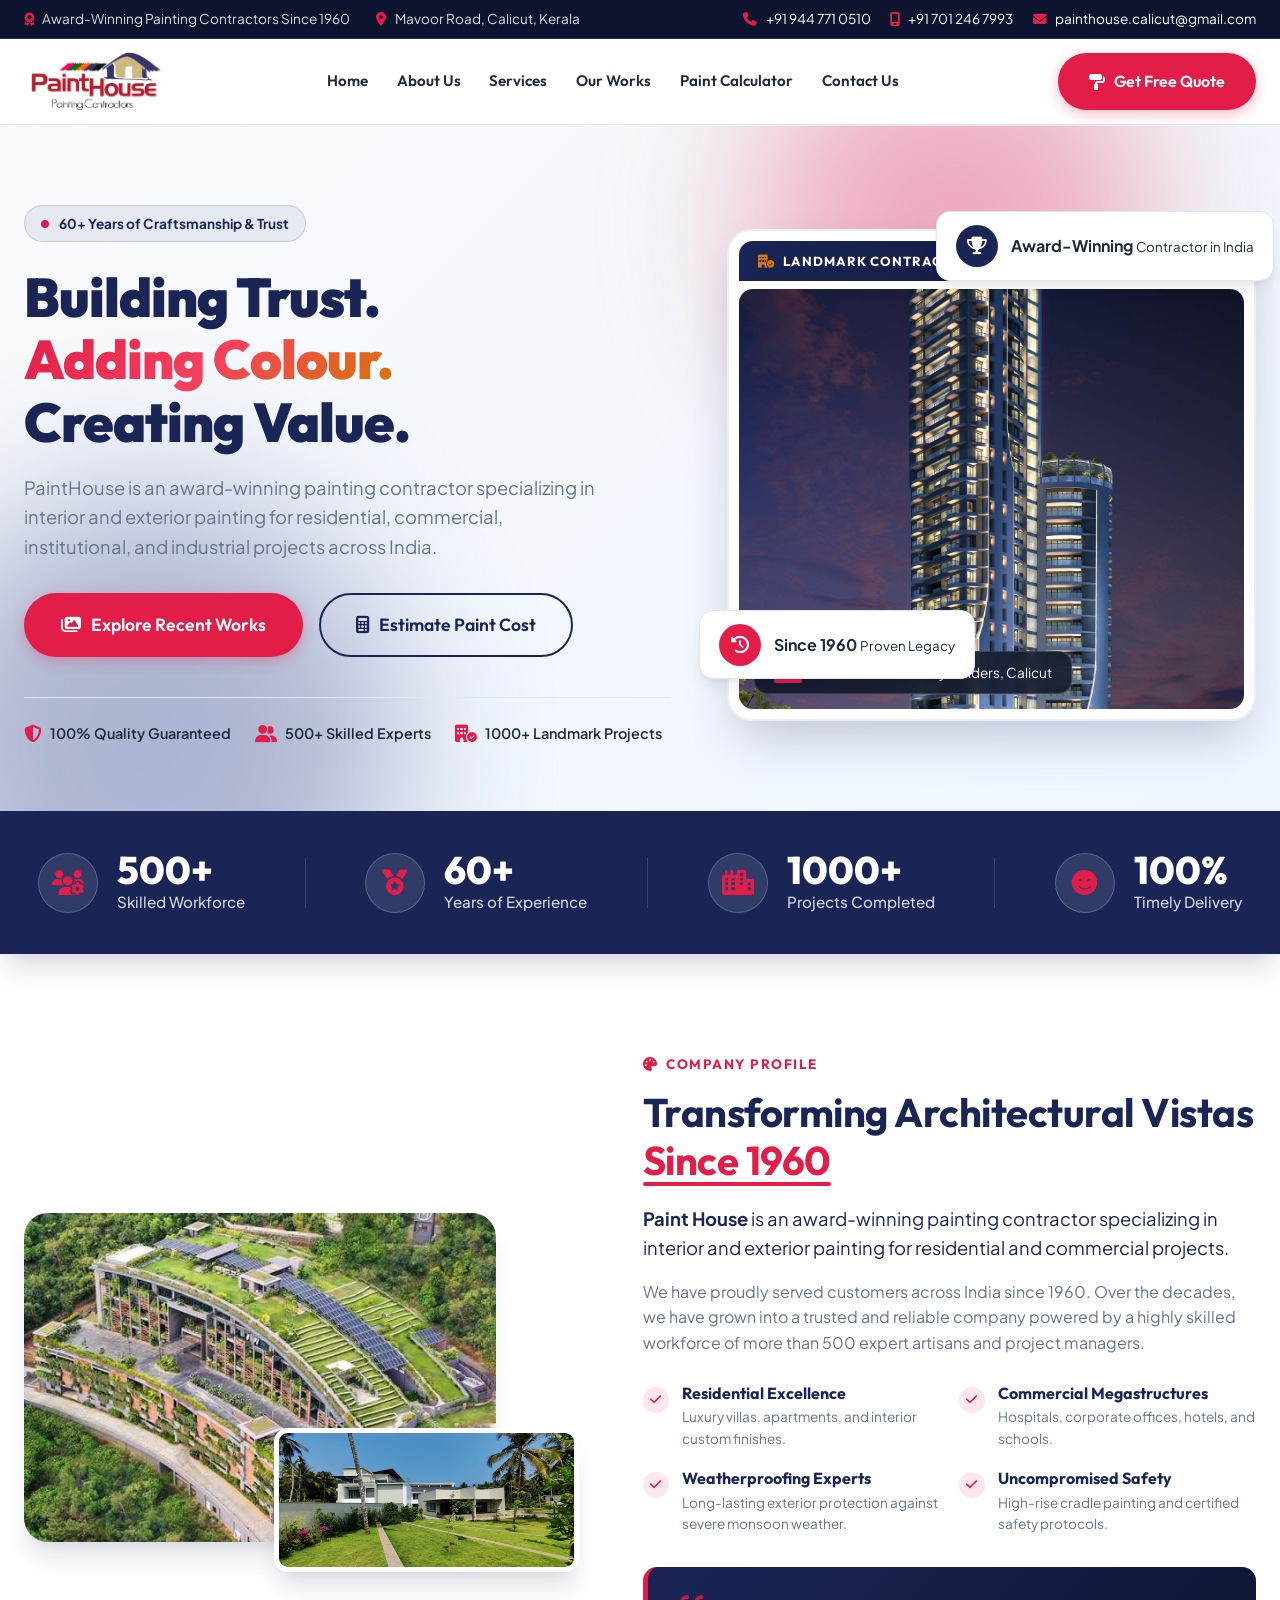
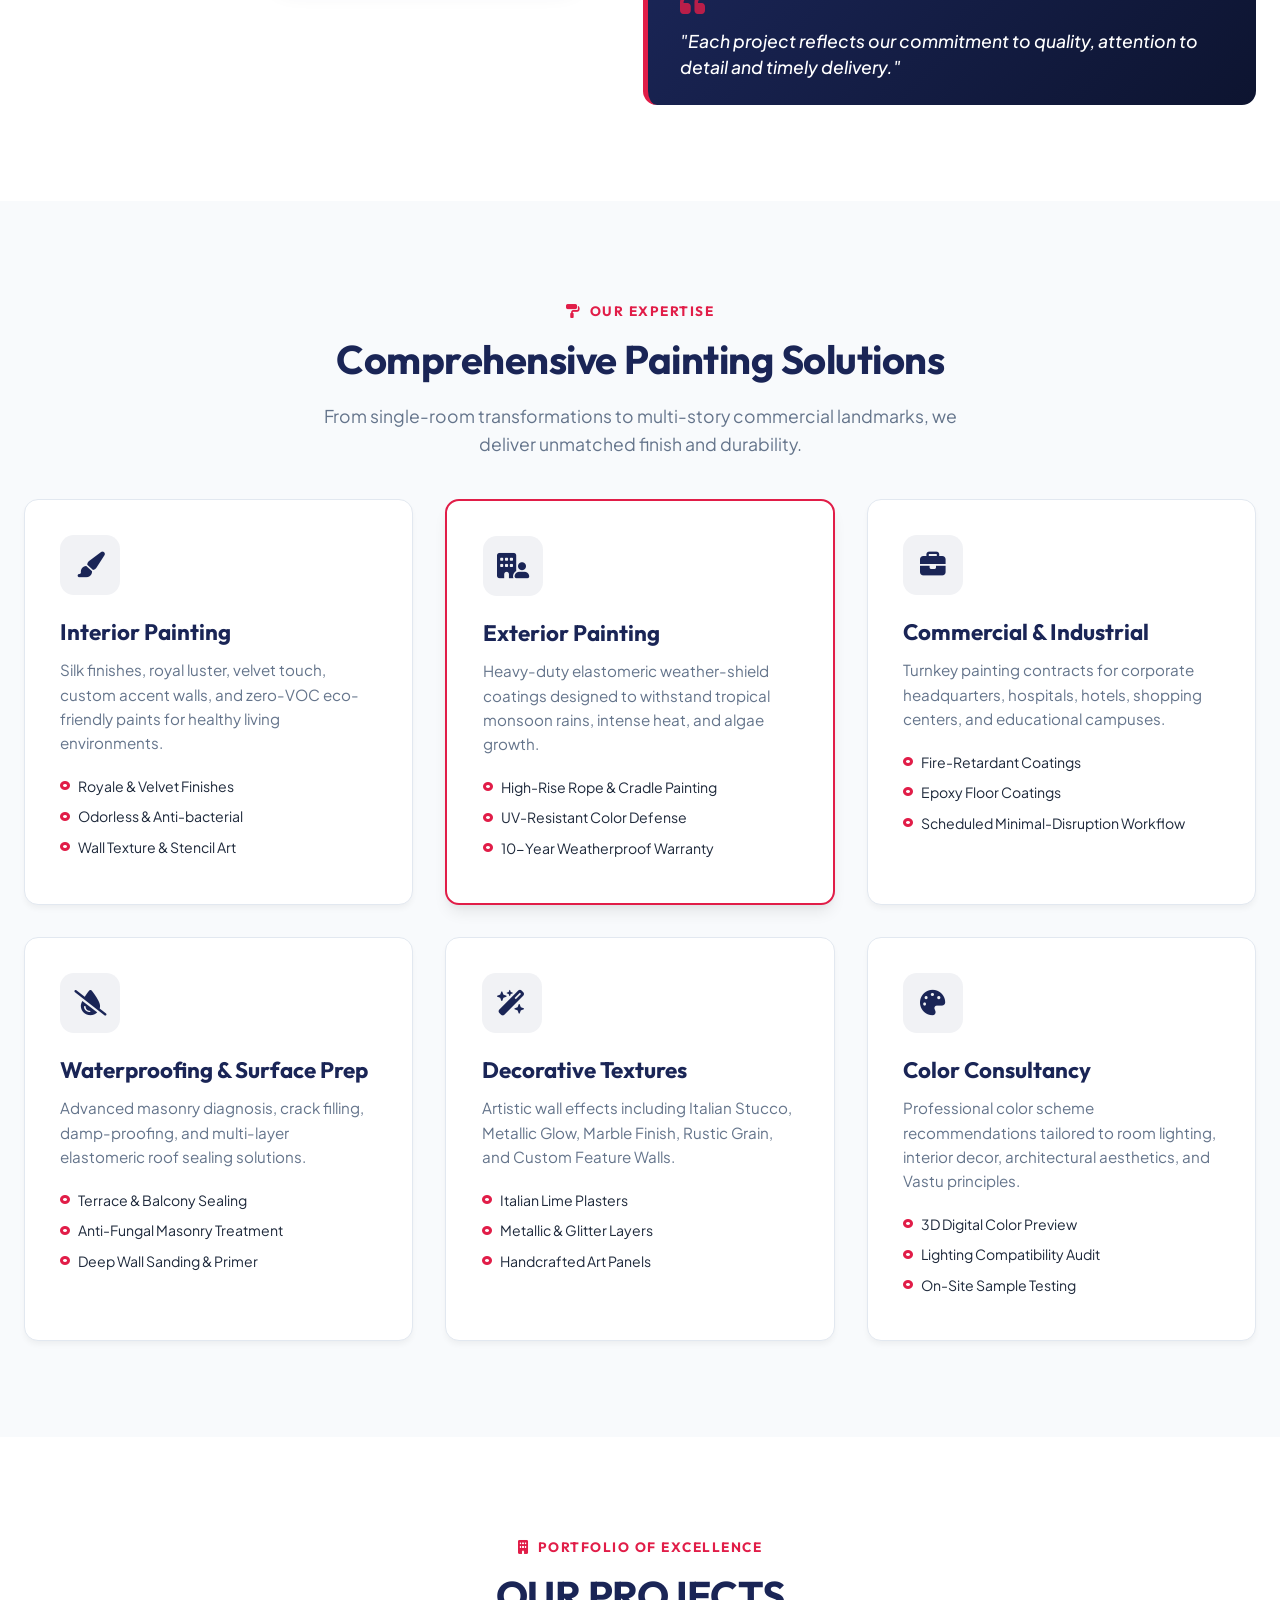
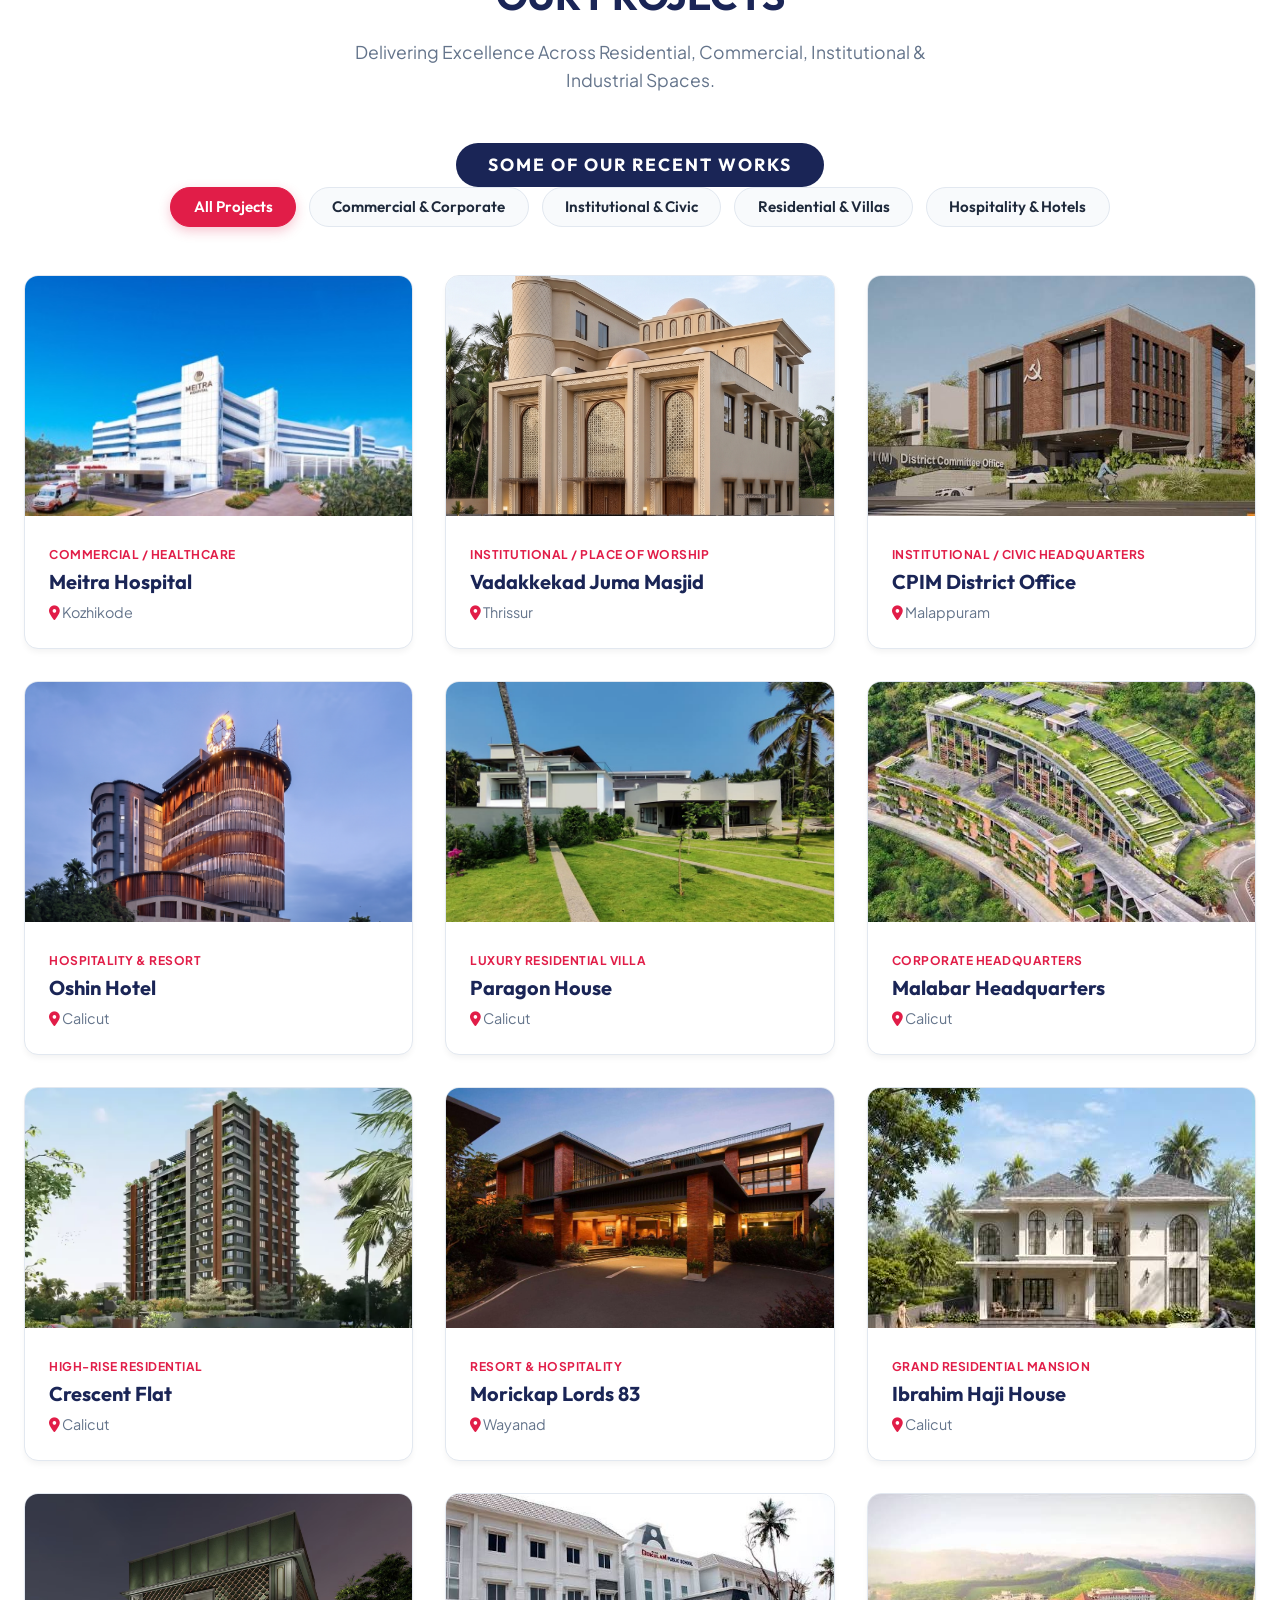
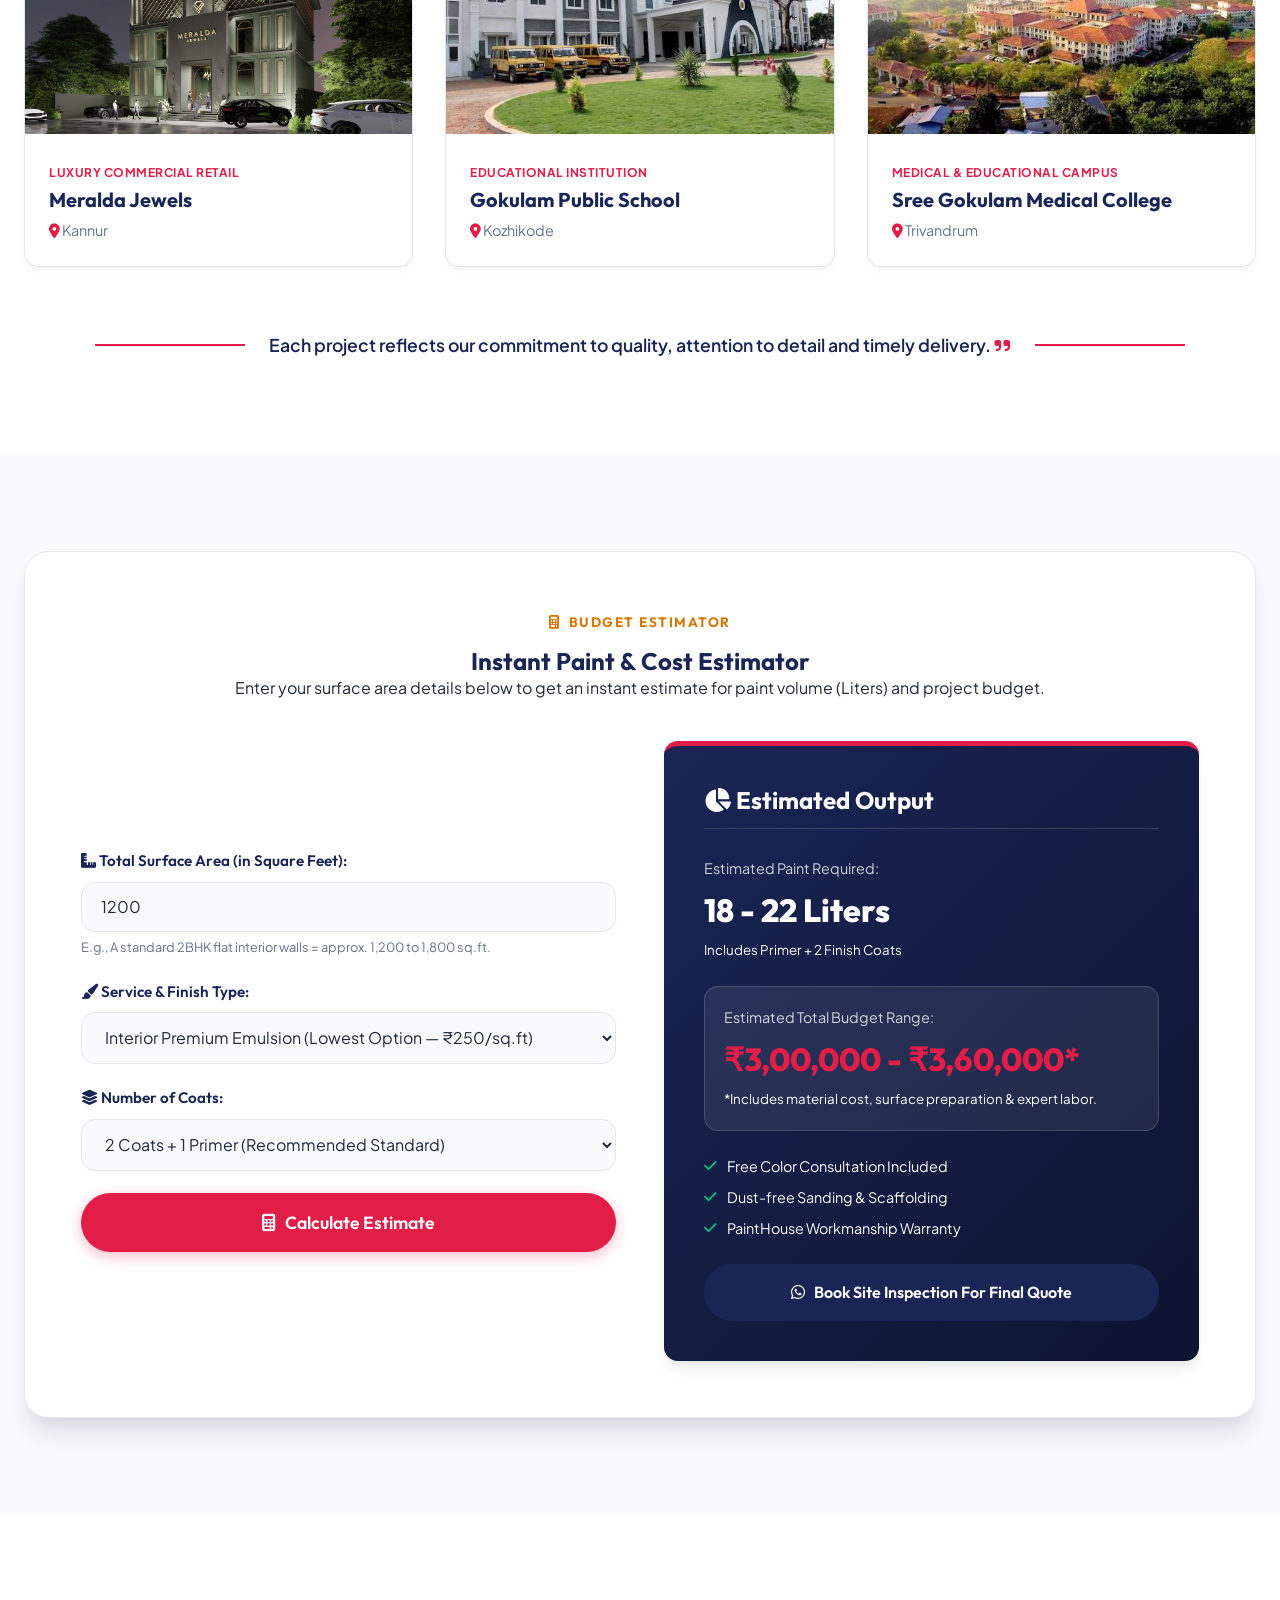
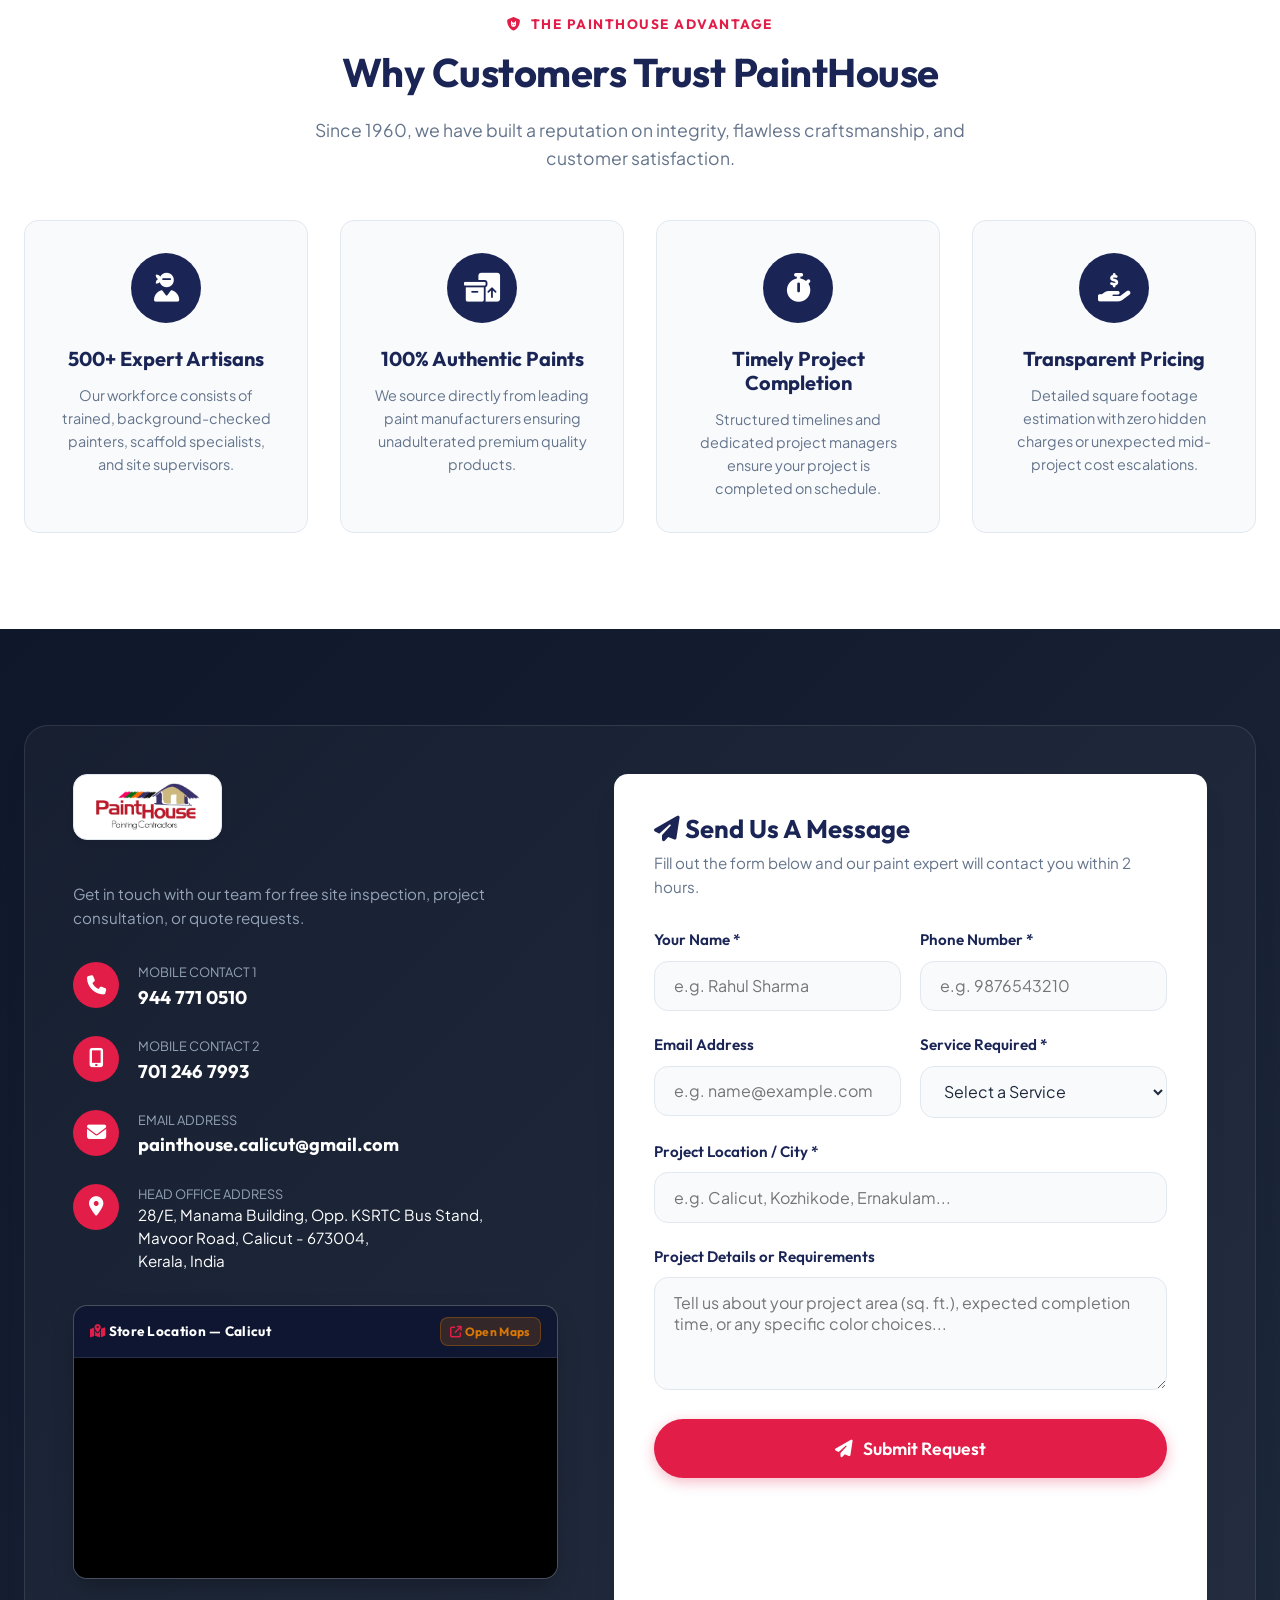
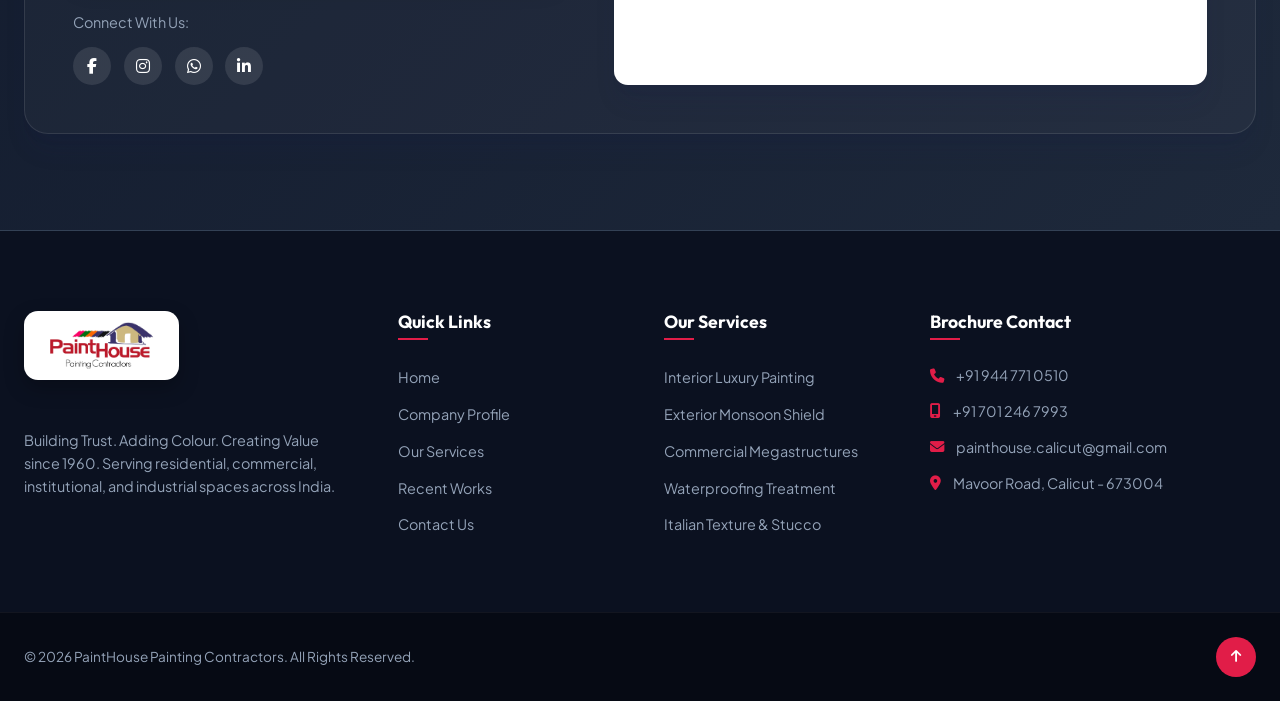
==== index.html @ ac9c982c "updated" ====
<!DOCTYPE html>
<html lang="en">

<head>
    <meta charset="UTF-8">
    <meta name="viewport" content="width=device-width, initial-scale=1.0">
    <meta name="description"
        content="PaintHouse Painting Contractors - Award-winning interior and exterior painting contractors in Kerala and across India since 1960. Building Trust. Adding Colour. Creating Value.">
    <meta name="keywords"
        content="Paint House, Painting Contractors, Calicut, Kerala, Interior Painting, Exterior Painting, Waterproofing, Commercial Painting, Painting India">
    <title>PaintHouse Painting Contractors | Colour Your Dreams | Award Winning Painters</title>

    <!-- Google Fonts -->
    <link rel="preconnect" href="https://fonts.googleapis.com">
    <link rel="preconnect" href="https://fonts.gstatic.com" crossorigin>
    <link
        href="https://fonts.googleapis.com/css2?family=Outfit:wght@300;400;500;600;700;800;900&family=Plus+Jakarta+Sans:wght@300;400;500;600;700;800&display=swap"
        rel="stylesheet">

    <!-- FontAwesome Icons -->
    <link rel="stylesheet" href="https://cdnjs.cloudflare.com/ajax/libs/font-awesome/6.4.0/css/all.min.css">

    <!-- Custom Stylesheet -->
    <link rel="stylesheet" href="styles.css">
</head>

<body>

    <!-- Top Announcement Bar -->
    <div class="top-bar">
        <div class="container top-bar-container">
            <div class="top-info">
                <span><i class="fa-solid fa-award"></i> Award-Winning Painting Contractors Since 1960</span>
                <span><i class="fa-solid fa-location-dot"></i> Mavoor Road, Calicut, Kerala</span>
            </div>
            <div class="top-contact">
                <a href="tel:9447710510"><i class="fa-solid fa-phone"></i> +91 944 771 0510</a>
                <a href="tel:7012467993"><i class="fa-solid fa-mobile-screen"></i> +91 701 246 7993</a>
                <a href="mailto:painthouse.calicut@gmail.com"><i class="fa-solid fa-envelope"></i>
                    painthouse.calicut@gmail.com</a>
            </div>
        </div>
    </div>

    <!-- Main Header Navigation -->
    <header class="navbar-header" id="navbar">
        <div class="container navbar-container">
            <a href="#home" class="brand-logo" aria-label="PaintHouse Painting Contractors">
                <img src="images/logo.png" alt="PaintHouse Painting Contractors Logo" class="navbar-logo-img">
            </a>

            <!-- Navigation Links -->
            <nav class="nav-menu" id="navMenu">
                <a href="#home" class="nav-link active">Home</a>
                <a href="#about" class="nav-link">About Us</a>
                <a href="#services" class="nav-link">Services</a>
                <a href="#projects" class="nav-link">Our Works</a>
                <a href="#calculator" class="nav-link">Paint Calculator</a>
                <a href="#contact" class="nav-link">Contact Us</a>
            </nav>

            <!-- Header Action CTA -->
            <div class="header-actions">
                <a href="#contact" class="btn btn-primary btn-glow">
                    <i class="fa-solid fa-paint-roller"></i> Get Free Quote
                </a>
                <button class="mobile-toggle" id="mobileToggle" aria-label="Toggle navigation">
                    <i class="fa-solid fa-bars"></i>
                </button>
            </div>
        </div>
    </header>

    <!-- HERO SECTION -->
    <section class="hero-section" id="home">
        <div class="hero-bg-art">
            <div class="splash-shape splash-1"></div>
            <div class="splash-shape splash-2"></div>
            <div class="brush-overlay"></div>
        </div>

        <div class="container hero-container">
            <div class="hero-content">
                <div class="badge-pill">
                    <span class="dot"></span> 60+ Years of Craftsmanship & Trust
                </div>
                <h1 class="hero-title">
                    Building Trust.<br>
                    <span class="gradient-text">Adding Colour.</span><br>
                    Creating Value.
                </h1>
                <p class="hero-subtitle">
                    PaintHouse is an award-winning painting contractor specializing in interior and exterior painting
                    for residential, commercial, institutional, and industrial projects across India.
                </p>

                <div class="hero-buttons">
                    <a href="#projects" class="btn btn-primary btn-lg">
                        <i class="fa-solid fa-images"></i> Explore Recent Works
                    </a>
                    <a href="#calculator" class="btn btn-outline btn-lg">
                        <i class="fa-solid fa-calculator"></i> Estimate Paint Cost
                    </a>
                </div>

                <div class="hero-trust-badges">
                    <div class="badge-item">
                        <i class="fa-solid fa-shield-halved"></i> 100% Quality Guaranteed
                    </div>
                    <div class="badge-item">
                        <i class="fa-solid fa-user-group"></i> 500+ Skilled Experts
                    </div>
                    <div class="badge-item">
                        <i class="fa-solid fa-building-circle-check"></i> 1000+ Landmark Projects
                    </div>
                </div>
            </div>

            <!-- Hero Visual Showcase -->
            <div class="hero-visual">
                <div class="architectural-showcase-card">
                    <div class="showcase-banner">
                        <i class="fa-solid fa-building-circle-check"></i> Landmark Contractor Project
                    </div>
                    <div class="image-wrapper">
                        <img src="images/Majeena main photo.jpg"
                            alt="KTM Majena Galaxy Builders High Rise Painting" class="hero-img">
                        <div class="image-overlay-badge">
                            <i class="fa-solid fa-city"></i>
                            <div>
                                <strong>KTM MAJENA</strong>
                                <span>Galaxy Builders, Calicut</span>
                            </div>
                        </div>
                    </div>

                    <!-- Floating Badge Cards -->
                    <div class="floating-card float-1">
                        <div class="icon-circle bg-navy">
                            <i class="fa-solid fa-trophy"></i>
                        </div>
                        <div>
                            <strong>Award-Winning</strong>
                            <small>Contractor in India</small>
                        </div>
                    </div>

                    <div class="floating-card float-2">
                        <div class="icon-circle bg-crimson">
                            <i class="fa-solid fa-clock-rotate-left"></i>
                        </div>
                        <div>
                            <strong>Since 1960</strong>
                            <small>Proven Legacy</small>
                        </div>
                    </div>
                </div>
            </div>
        </div>
    </section>

    <!-- STATS COUNTER BAR -->
    <section class="stats-bar-section">
        <div class="container stats-container">
            <div class="stat-card">
                <div class="stat-icon-wrap">
                    <i class="fa-solid fa-users-gear"></i>
                </div>
                <div class="stat-info">
                    <h3 class="stat-number" data-target="500">500+</h3>
                    <p class="stat-label">Skilled Workforce</p>
                </div>
            </div>

            <div class="stat-divider"></div>

            <div class="stat-card">
                <div class="stat-icon-wrap">
                    <i class="fa-solid fa-medal"></i>
                </div>
                <div class="stat-info">
                    <h3 class="stat-number" data-target="60">60+</h3>
                    <p class="stat-label">Years of Experience</p>
                </div>
            </div>

            <div class="stat-divider"></div>

            <div class="stat-card">
                <div class="stat-icon-wrap">
                    <i class="fa-solid fa-city"></i>
                </div>
                <div class="stat-info">
                    <h3 class="stat-number" data-target="1000">1000+</h3>
                    <p class="stat-label">Projects Completed</p>
                </div>
            </div>

            <div class="stat-divider"></div>

            <div class="stat-card">
                <div class="stat-icon-wrap">
                    <i class="fa-solid fa-face-smile"></i>
                </div>
                <div class="stat-info">
                    <h3 class="stat-number" data-target="100">100%</h3>
                    <p class="stat-label">Timely Delivery</p>
                </div>
            </div>
        </div>
    </section>

    <!-- ABOUT US SECTION -->
    <section class="about-section" id="about">
        <div class="container about-container">
            <div class="about-visual">
                <div class="visual-stack">
                    <div class="stack-image main-img-box">
                        <img src="images/malabar.jpg"
                            alt="Malabar Headquarters Painting Project" class="rounded-img">
                    </div>
                    <div class="stack-image sub-img-box">
                        <img src="images/paragon.jpg"
                            alt="Paragon House Interior Painting" class="rounded-img">
                    </div>
                    <div class="paint-splash-decoration"></div>
                </div>
            </div>

            <div class="about-content">
                <div class="section-tag">
                    <i class="fa-solid fa-palette"></i> COMPANY PROFILE
                </div>
                <h2 class="section-title">
                    Transforming Architectural Vistas <span class="highlight-text">Since 1960</span>
                </h2>

                <p class="about-lead">
                    <strong>Paint House</strong> is an award-winning painting contractor specializing in interior and
                    exterior painting for residential and commercial projects.
                </p>

                <p class="about-description">
                    We have proudly served customers across India since 1960. Over the decades, we have grown into a
                    trusted and reliable company powered by a highly skilled workforce of more than 500 expert artisans
                    and project managers.
                </p>

                <div class="about-highlights-grid">
                    <div class="highlight-item">
                        <div class="item-icon"><i class="fa-solid fa-check"></i></div>
                        <div>
                            <h4>Residential Excellence</h4>
                            <p>Luxury villas, apartments, and interior custom finishes.</p>
                        </div>
                    </div>

                    <div class="highlight-item">
                        <div class="item-icon"><i class="fa-solid fa-check"></i></div>
                        <div>
                            <h4>Commercial Megastructures</h4>
                            <p>Hospitals, corporate offices, hotels, and schools.</p>
                        </div>
                    </div>

                    <div class="highlight-item">
                        <div class="item-icon"><i class="fa-solid fa-check"></i></div>
                        <div>
                            <h4>Weatherproofing Experts</h4>
                            <p>Long-lasting exterior protection against severe monsoon weather.</p>
                        </div>
                    </div>

                    <div class="highlight-item">
                        <div class="item-icon"><i class="fa-solid fa-check"></i></div>
                        <div>
                            <h4>Uncompromised Safety</h4>
                            <p>High-rise cradle painting and certified safety protocols.</p>
                        </div>
                    </div>
                </div>

                <div class="brochure-quote-box">
                    <i class="fa-solid fa-quote-left quote-icon"></i>
                    <p class="quote-text">
                        "Each project reflects our commitment to quality, attention to detail and timely delivery."
                    </p>
                </div>
            </div>
        </div>
    </section>

    <!-- SERVICES SECTION -->
    <section class="services-section" id="services">
        <div class="container">
            <div class="section-header text-center">
                <div class="section-tag">
                    <i class="fa-solid fa-paint-roller"></i> OUR EXPERTISE
                </div>
                <h2 class="section-title">Comprehensive Painting Solutions</h2>
                <p class="section-subtitle">
                    From single-room transformations to multi-story commercial landmarks, we deliver unmatched finish
                    and durability.
                </p>
            </div>

            <div class="services-grid">
                <!-- Service 1 -->
                <div class="service-card">
                    <div class="card-icon-box">
                        <i class="fa-solid fa-paint-brush"></i>
                    </div>
                    <h3>Interior Painting</h3>
                    <p>Silk finishes, royal luster, velvet touch, custom accent walls, and zero-VOC eco-friendly paints
                        for healthy living environments.</p>
                    <ul class="service-list">
                        <li><i class="fa-solid fa-circle-dot"></i> Royale & Velvet Finishes</li>
                        <li><i class="fa-solid fa-circle-dot"></i> Odorless & Anti-bacterial</li>
                        <li><i class="fa-solid fa-circle-dot"></i> Wall Texture & Stencil Art</li>
                    </ul>
                </div>

                <!-- Service 2 -->
                <div class="service-card highlight-card">
                    <div class="card-icon-box">
                        <i class="fa-solid fa-building-user"></i>
                    </div>
                    <h3>Exterior Painting</h3>
                    <p>Heavy-duty elastomeric weather-shield coatings designed to withstand tropical monsoon rains,
                        intense heat, and algae growth.</p>
                    <ul class="service-list">
                        <li><i class="fa-solid fa-circle-dot"></i> High-Rise Rope & Cradle Painting</li>
                        <li><i class="fa-solid fa-circle-dot"></i> UV-Resistant Color Defense</li>
                        <li><i class="fa-solid fa-circle-dot"></i> 10-Year Weatherproof Warranty</li>
                    </ul>
                </div>

                <!-- Service 3 -->
                <div class="service-card">
                    <div class="card-icon-box">
                        <i class="fa-solid fa-briefcase"></i>
                    </div>
                    <h3>Commercial & Industrial</h3>
                    <p>Turnkey painting contracts for corporate headquarters, hospitals, hotels, shopping centers, and
                        educational campuses.</p>
                    <ul class="service-list">
                        <li><i class="fa-solid fa-circle-dot"></i> Fire-Retardant Coatings</li>
                        <li><i class="fa-solid fa-circle-dot"></i> Epoxy Floor Coatings</li>
                        <li><i class="fa-solid fa-circle-dot"></i> Scheduled Minimal-Disruption Workflow</li>
                    </ul>
                </div>

                <!-- Service 4 -->
                <div class="service-card">
                    <div class="card-icon-box">
                        <i class="fa-solid fa-droplet-slash"></i>
                    </div>
                    <h3>Waterproofing & Surface Prep</h3>
                    <p>Advanced masonry diagnosis, crack filling, damp-proofing, and multi-layer elastomeric roof
                        sealing solutions.</p>
                    <ul class="service-list">
                        <li><i class="fa-solid fa-circle-dot"></i> Terrace & Balcony Sealing</li>
                        <li><i class="fa-solid fa-circle-dot"></i> Anti-Fungal Masonry Treatment</li>
                        <li><i class="fa-solid fa-circle-dot"></i> Deep Wall Sanding & Primer</li>
                    </ul>
                </div>

                <!-- Service 5 -->
                <div class="service-card">
                    <div class="card-icon-box">
                        <i class="fa-solid fa-wand-magic-sparkles"></i>
                    </div>
                    <h3>Decorative Textures</h3>
                    <p>Artistic wall effects including Italian Stucco, Metallic Glow, Marble Finish, Rustic Grain, and
                        Custom Feature Walls.</p>
                    <ul class="service-list">
                        <li><i class="fa-solid fa-circle-dot"></i> Italian Lime Plasters</li>
                        <li><i class="fa-solid fa-circle-dot"></i> Metallic & Glitter Layers</li>
                        <li><i class="fa-solid fa-circle-dot"></i> Handcrafted Art Panels</li>
                    </ul>
                </div>

                <!-- Service 6 -->
                <div class="service-card">
                    <div class="card-icon-box">
                        <i class="fa-solid fa-palette"></i>
                    </div>
                    <h3>Color Consultancy</h3>
                    <p>Professional color scheme recommendations tailored to room lighting, interior decor,
                        architectural aesthetics, and Vastu principles.</p>
                    <ul class="service-list">
                        <li><i class="fa-solid fa-circle-dot"></i> 3D Digital Color Preview</li>
                        <li><i class="fa-solid fa-circle-dot"></i> Lighting Compatibility Audit</li>
                        <li><i class="fa-solid fa-circle-dot"></i> On-Site Sample Testing</li>
                    </ul>
                </div>
            </div>
        </div>
    </section>

    <!-- OUR PROJECTS SECTION (WORKS FROM BROCHURE) -->
    <section class="projects-section" id="projects">
        <div class="container">
            <div class="section-header text-center">
                <div class="section-tag">
                    <i class="fa-solid fa-building"></i> PORTFOLIO OF EXCELLENCE
                </div>
                <h2 class="section-title">OUR PROJECTS</h2>
                <p class="section-subtitle">
                    Delivering Excellence Across Residential, Commercial, Institutional & Industrial Spaces.
                </p>
                <div class="brochure-sub-title">SOME OF OUR RECENT WORKS</div>
            </div>

            <!-- Portfolio Filter Buttons -->
            <div class="portfolio-filter-bar">
                <button class="filter-btn active" data-filter="all">All Projects</button>
                <button class="filter-btn" data-filter="commercial">Commercial & Corporate</button>
                <button class="filter-btn" data-filter="institutional">Institutional & Civic</button>
                <button class="filter-btn" data-filter="residential">Residential & Villas</button>
                <button class="filter-btn" data-filter="hospitality">Hospitality & Hotels</button>
            </div>

            <!-- Portfolio Grid -->
            <div class="projects-grid" id="projectsGrid">

                <!-- 1. Meitra Hospital -->
                <div class="project-card" data-category="commercial institutional">
                    <div class="project-img-wrapper">
                        <img src="images/meitra.jpg"
                            alt="Meitra Hospital Kozhikode" class="project-img">
                        <div class="project-overlay">
                            <button class="lightbox-trigger" data-title="Meitra Hospital" data-location="Kozhikode"
                                data-desc="Complete exterior weather-proofing and interior acoustic hygienic painting for a multi-specialty hospital campus."
                                data-img="images/meitra.jpg">
                                <i class="fa-solid fa-expand"></i> View Details
                            </button>
                        </div>
                    </div>
                    <div class="project-info">
                        <span class="project-tag">Commercial / Healthcare</span>
                        <h3>Meitra Hospital</h3>
                        <p class="project-location"><i class="fa-solid fa-location-dot"></i> Kozhikode</p>
                    </div>
                </div>

                <!-- 2. Vadakkekad Juma Masjid -->
                <div class="project-card" data-category="institutional">
                    <div class="project-img-wrapper">
                        <img src="images/juma masjid.png"
                            alt="Vadakkekad Juma Masjid Thrissur" class="project-img">
                        <div class="project-overlay">
                            <button class="lightbox-trigger" data-title="Vadakkekad Juma Masjid"
                                data-location="Thrissur"
                                data-desc="Intricate architectural restoration, dome painting, and exterior weather defense."
                                data-img="images/juma masjid.png">
                                <i class="fa-solid fa-expand"></i> View Details
                            </button>
                        </div>
                    </div>
                    <div class="project-info">
                        <span class="project-tag">Institutional / Place of Worship</span>
                        <h3>Vadakkekad Juma Masjid</h3>
                        <p class="project-location"><i class="fa-solid fa-location-dot"></i> Thrissur</p>
                    </div>
                </div>

                <!-- 3. CPIM District Committee Office -->
                <div class="project-card" data-category="institutional commercial">
                    <div class="project-img-wrapper">
                        <img src="images/CPIM Malappuram.jpg"
                            alt="CPIM District Committee Office Malappuram" class="project-img">
                        <div class="project-overlay">
                            <button class="lightbox-trigger" data-title="CPIM District Committee Office"
                                data-location="Malappuram"
                                data-desc="Modern exterior facade painting with terracotta accent panel finishing."
                                data-img="images/CPIM Malappuram.jpg">
                                <i class="fa-solid fa-expand"></i> View Details
                            </button>
                        </div>
                    </div>
                    <div class="project-info">
                        <span class="project-tag">Institutional / Civic Headquarters</span>
                        <h3>CPIM District Office</h3>
                        <p class="project-location"><i class="fa-solid fa-location-dot"></i> Malappuram</p>
                    </div>
                </div>

                <!-- 4. Oshin Hotel -->
                <div class="project-card" data-category="hospitality commercial">
                    <div class="project-img-wrapper">
                        <img src="images/oshin.png"
                            alt="Oshin Hotel Calicut" class="project-img">
                        <div class="project-overlay">
                            <button class="lightbox-trigger" data-title="Oshin Hotel" data-location="Calicut"
                                data-desc="Luxury hotel facade illumination coating, lobby Italian stucco textures, and suite guestroom interior finishes."
                                data-img="images/oshin.png">
                                <i class="fa-solid fa-expand"></i> View Details
                            </button>
                        </div>
                    </div>
                    <div class="project-info">
                        <span class="project-tag">Hospitality & Resort</span>
                        <h3>Oshin Hotel</h3>
                        <p class="project-location"><i class="fa-solid fa-location-dot"></i> Calicut</p>
                    </div>
                </div>

                <!-- 5. Paragon House -->
                <div class="project-card" data-category="residential">
                    <div class="project-img-wrapper">
                        <img src="images/paragon.jpg"
                            alt="Paragon House Calicut" class="project-img">
                        <div class="project-overlay">
                            <button class="lightbox-trigger" data-title="Paragon House" data-location="Calicut"
                                data-desc="High-end traditional & luxury residence interior woodwork polishing and silk wall coating."
                                data-img="images/paragon.jpg">
                                <i class="fa-solid fa-expand"></i> View Details
                            </button>
                        </div>
                    </div>
                    <div class="project-info">
                        <span class="project-tag">Luxury Residential Villa</span>
                        <h3>Paragon House</h3>
                        <p class="project-location"><i class="fa-solid fa-location-dot"></i> Calicut</p>
                    </div>
                </div>

                <!-- 6. Malabar Headquarters -->
                <div class="project-card" data-category="commercial">
                    <div class="project-img-wrapper">
                        <img src="images/malabar.jpg"
                            alt="Malabar Headquarters Calicut" class="project-img">
                        <div class="project-overlay">
                            <button class="lightbox-trigger" data-title="Malabar Headquarters" data-location="Calicut"
                                data-desc="Landmark eco-friendly hillside commercial headquarters external weather shield painting."
                                data-img="images/malabar.jpg">
                                <i class="fa-solid fa-expand"></i> View Details
                            </button>
                        </div>
                    </div>
                    <div class="project-info">
                        <span class="project-tag">Corporate Headquarters</span>
                        <h3>Malabar Headquarters</h3>
                        <p class="project-location"><i class="fa-solid fa-location-dot"></i> Calicut</p>
                    </div>
                </div>

                <!-- 7. Crescent Flat -->
                <div class="project-card" data-category="residential commercial">
                    <div class="project-img-wrapper">
                        <img src="images/cresent.png"
                            alt="Crescent Flat Calicut" class="project-img">
                        <div class="project-overlay">
                            <button class="lightbox-trigger" data-title="Crescent Flat" data-location="Calicut"
                                data-desc="High-rise multi-story residential apartment complex cradle painting & waterproofing."
                                data-img="images/cresent.png">
                                <i class="fa-solid fa-expand"></i> View Details
                            </button>
                        </div>
                    </div>
                    <div class="project-info">
                        <span class="project-tag">High-Rise Residential</span>
                        <h3>Crescent Flat</h3>
                        <p class="project-location"><i class="fa-solid fa-location-dot"></i> Calicut</p>
                    </div>
                </div>

                <!-- 8. Morickap Lords 83 -->
                <div class="project-card" data-category="hospitality">
                    <div class="project-img-wrapper">
                        <img src="images/Morickap Lords 83.jpg"
                            alt="Morickap Lords 83 Wayanad" class="project-img">
                        <div class="project-overlay">
                            <button class="lightbox-trigger" data-title="Morickap Lords 83" data-location="Wayanad"
                                data-desc="Hill station resort luxury exterior weather protection and warm wooden texture accents."
                                data-img="images/Morickap Lords 83.jpg">
                                <i class="fa-solid fa-expand"></i> View Details
                            </button>
                        </div>
                    </div>
                    <div class="project-info">
                        <span class="project-tag">Resort & Hospitality</span>
                        <h3>Morickap Lords 83</h3>
                        <p class="project-location"><i class="fa-solid fa-location-dot"></i> Wayanad</p>
                    </div>
                </div>

                <!-- 9. Ibrahim Haji House -->
                <div class="project-card" data-category="residential">
                    <div class="project-img-wrapper">
                        <img src="images/Ibrahim Haji House.jpg"
                            alt="Ibrahim Haji House Calicut" class="project-img">
                        <div class="project-overlay">
                            <button class="lightbox-trigger" data-title="Ibrahim Haji House" data-location="Calicut"
                                data-desc="Palatial luxury mansion exterior lighting glow paint & royal interior luster."
                                data-img="images/Ibrahim Haji House.jpg">
                                <i class="fa-solid fa-expand"></i> View Details
                            </button>
                        </div>
                    </div>
                    <div class="project-info">
                        <span class="project-tag">Grand Residential Mansion</span>
                        <h3>Ibrahim Haji House</h3>
                        <p class="project-location"><i class="fa-solid fa-location-dot"></i> Calicut</p>
                    </div>
                </div>

                <!-- 10. Meralda Jewels -->
                <div class="project-card" data-category="commercial">
                    <div class="project-img-wrapper">
                        <img src="images/Meralda Jewels.avif"
                            alt="Meralda Jewels Kannur" class="project-img">
                        <div class="project-overlay">
                            <button class="lightbox-trigger" data-title="Meralda Jewels" data-location="Kannur"
                                data-desc="High-end retail jewelry showroom facade with gold texture and interior ambient walls."
                                data-img="images/Meralda Jewels.avif">
                                <i class="fa-solid fa-expand"></i> View Details
                            </button>
                        </div>
                    </div>
                    <div class="project-info">
                        <span class="project-tag">Luxury Commercial Retail</span>
                        <h3>Meralda Jewels</h3>
                        <p class="project-location"><i class="fa-solid fa-location-dot"></i> Kannur</p>
                    </div>
                </div>

                <!-- 11. Gokulam Public School -->
                <div class="project-card" data-category="institutional">
                    <div class="project-img-wrapper">
                        <img src="images/Gokulam Public School.jpg"
                            alt="Gokulam Public School Kozhikode" class="project-img">
                        <div class="project-overlay">
                            <button class="lightbox-trigger" data-title="Gokulam Public School"
                                data-location="Kozhikode"
                                data-desc="Vibrant, non-toxic educational campus interior and durable exterior weather protection."
                                data-img="images/Gokulam Public School.jpg">
                                <i class="fa-solid fa-expand"></i> View Details
                            </button>
                        </div>
                    </div>
                    <div class="project-info">
                        <span class="project-tag">Educational Institution</span>
                        <h3>Gokulam Public School</h3>
                        <p class="project-location"><i class="fa-solid fa-location-dot"></i> Kozhikode</p>
                    </div>
                </div>

                <!-- 12. Sree Gokulam Medical College -->
                <div class="project-card" data-category="institutional commercial">
                    <div class="project-img-wrapper">
                        <img src="images/Gokulam medical college.jpg"
                            alt="Sree Gokulam Medical College Trivandrum" class="project-img">
                        <div class="project-overlay">
                            <button class="lightbox-trigger" data-title="Sree Gokulam Medical College"
                                data-location="Trivandrum"
                                data-desc="Large-scale campus complex complete exterior paint coating and hospital wing sanitation painting."
                                data-img="images/Gokulam medical college.jpg">
                                <i class="fa-solid fa-expand"></i> View Details
                            </button>
                        </div>
                    </div>
                    <div class="project-info">
                        <span class="project-tag">Medical & Educational Campus</span>
                        <h3>Sree Gokulam Medical College</h3>
                        <p class="project-location"><i class="fa-solid fa-location-dot"></i> Trivandrum</p>
                    </div>
                </div>

            </div>

            <!-- Quality Quote Footer -->
            <div class="brochure-footer-quote">
                <div class="quote-line"></div>
                <p>Each project reflects our commitment to quality, attention to detail and timely delivery. <i
                        class="fa-solid fa-quote-right red-quote"></i></p>
                <div class="quote-line"></div>
            </div>
        </div>
    </section>

    <!-- PAINT CALCULATOR & BUDGET ESTIMATOR SECTION -->
    <section class="calculator-section" id="calculator">
        <div class="container">
            <div class="calc-card-wrapper">
                <div class="calc-header">
                    <div class="section-tag light-tag">
                        <i class="fa-solid fa-calculator"></i> BUDGET ESTIMATOR
                    </div>
                    <h2>Instant Paint & Cost Estimator</h2>
                    <p>Enter your surface area details below to get an instant estimate for paint volume (Liters) and
                        project budget.</p>
                </div>

                <div class="calc-grid">
                    <!-- Calculator Inputs -->
                    <div class="calc-inputs-box">
                        <div class="form-group">
                            <label for="calcArea"><i class="fa-solid fa-ruler-combined"></i> Total Surface Area (in
                                Square Feet):</label>
                            <input type="number" id="calcArea" value="1200" min="100" max="50000" step="50">
                            <small class="help-text">E.g., A standard 2BHK flat interior walls = approx. 1,200 to 1,800
                                sq.ft.</small>
                        </div>

                        <div class="form-group">
                            <label for="calcService"><i class="fa-solid fa-paintbrush"></i> Service & Finish
                                Type:</label>
                            <select id="calcService">
                                <option value="interior_standard">Interior Premium Emulsion (Lowest Option — ₹250/sq.ft)</option>
                                <option value="exterior_weather">Exterior Weather-Shield Defense (₹265/sq.ft)</option>
                                <option value="interior_royale">Interior Royale Luxury (Washable & Luster — ₹275/sq.ft)</option>
                                <option value="waterproofing">Waterproofing + Damp-Shield Treatment (₹285/sq.ft)</option>
                                <option value="texture">Artistic Texture & Italian Stucco Finish (₹300/sq.ft)</option>
                            </select>
                        </div>

                        <div class="form-group">
                            <label for="calcCoats"><i class="fa-solid fa-layer-group"></i> Number of Coats:</label>
                            <select id="calcCoats">
                                <option value="2" selected>2 Coats + 1 Primer (Recommended Standard)</option>
                                <option value="3">3 Coats Premium Heavy Finish</option>
                                <option value="1">1 Touch-up Coat</option>
                            </select>
                        </div>

                        <button id="calculateBtn" class="btn btn-primary btn-block btn-lg">
                            <i class="fa-solid fa-calculator"></i> Calculate Estimate
                        </button>
                    </div>

                    <!-- Calculator Results Box -->
                    <div class="calc-results-box" id="calcResultsBox">
                        <h3><i class="fa-solid fa-chart-pie"></i> Estimated Output</h3>

                        <div class="result-metric">
                            <span class="metric-label">Estimated Paint Required:</span>
                            <strong class="metric-val" id="resultLiters">18 - 22 Liters</strong>
                            <small>Includes Primer + 2 Finish Coats</small>
                        </div>

                        <div class="result-metric highlight-metric">
                            <span class="metric-label">Estimated Total Budget Range:</span>
                            <strong class="metric-val text-crimson" id="resultPrice">₹3,00,000 - ₹3,60,000*</strong>
                            <small>*Includes material cost, surface preparation & expert labor.</small>
                        </div>

                        <div class="result-breakdown">
                            <div class="breakdown-item">
                                <i class="fa-solid fa-check text-green"></i> Free Color Consultation Included
                            </div>
                            <div class="breakdown-item">
                                <i class="fa-solid fa-check text-green"></i> Dust-free Sanding & Scaffolding
                            </div>
                            <div class="breakdown-item">
                                <i class="fa-solid fa-check text-green"></i> PaintHouse Workmanship Warranty
                            </div>
                        </div>

                        <a href="#contact" class="btn btn-secondary btn-block">
                            <i class="fa-brands fa-whatsapp"></i> Book Site Inspection For Final Quote
                        </a>
                    </div>
                </div>
            </div>
        </div>
    </section>

    <!-- WHY CHOOSE US SECTION -->
    <section class="why-section">
        <div class="container">
            <div class="section-header text-center">
                <div class="section-tag">
                    <i class="fa-solid fa-shield-cat"></i> THE PAINTHOUSE ADVANTAGE
                </div>
                <h2 class="section-title">Why Customers Trust PaintHouse</h2>
                <p class="section-subtitle">Since 1960, we have built a reputation on integrity, flawless craftsmanship,
                    and customer satisfaction.</p>
            </div>

            <div class="features-grid">
                <div class="feature-box">
                    <div class="feature-icon">
                        <i class="fa-solid fa-user-ninja"></i>
                    </div>
                    <h3>500+ Expert Artisans</h3>
                    <p>Our workforce consists of trained, background-checked painters, scaffold specialists, and site
                        supervisors.</p>
                </div>

                <div class="feature-box">
                    <div class="feature-icon">
                        <i class="fa-solid fa-boxes-packing"></i>
                    </div>
                    <h3>100% Authentic Paints</h3>
                    <p>We source directly from leading paint manufacturers ensuring unadulterated premium quality
                        products.</p>
                </div>

                <div class="feature-box">
                    <div class="feature-icon">
                        <i class="fa-solid fa-stopwatch"></i>
                    </div>
                    <h3>Timely Project Completion</h3>
                    <p>Structured timelines and dedicated project managers ensure your project is completed on schedule.
                    </p>
                </div>

                <div class="feature-box">
                    <div class="feature-icon">
                        <i class="fa-solid fa-hand-holding-dollar"></i>
                    </div>
                    <h3>Transparent Pricing</h3>
                    <p>Detailed square footage estimation with zero hidden charges or unexpected mid-project cost
                        escalations.</p>
                </div>
            </div>
        </div>
    </section>

    <!-- CONTACT US SECTION (WITH BROCHURE ADDRESS & CONTACTS) -->
    <section class="contact-section" id="contact">
        <div class="container">
            <div class="contact-card-layout">
                <!-- Left Details Box -->
                <div class="contact-info-panel">
                    <div class="panel-header">
                        <div class="panel-logo-wrap">
                            <img src="images/logo.png" alt="PaintHouse Painting Contractors Logo"
                                class="panel-logo-img">
                        </div>
                        <p class="panel-desc">Get in touch with our team for free site inspection, project consultation,
                            or quote requests.</p>
                    </div>

                    <div class="info-items-list">
                        <!-- Mobile 1 -->
                        <div class="info-item">
                            <div class="item-icon-wrap">
                                <i class="fa-solid fa-phone"></i>
                            </div>
                            <div>
                                <small>Mobile Contact 1</small>
                                <a href="tel:9447710510" class="info-link">944 771 0510</a>
                            </div>
                        </div>

                        <!-- Mobile 2 -->
                        <div class="info-item">
                            <div class="item-icon-wrap">
                                <i class="fa-solid fa-mobile-screen-button"></i>
                            </div>
                            <div>
                                <small>Mobile Contact 2</small>
                                <a href="tel:7012467993" class="info-link">701 246 7993</a>
                            </div>
                        </div>

                        <!-- Email -->
                        <div class="info-item">
                            <div class="item-icon-wrap">
                                <i class="fa-solid fa-envelope"></i>
                            </div>
                            <div>
                                <small>Email Address</small>
                                <a href="mailto:painthouse.calicut@gmail.com"
                                    class="info-link">painthouse.calicut@gmail.com</a>
                            </div>
                        </div>

                        <!-- Address -->
                        <div class="info-item">
                            <div class="item-icon-wrap">
                                <i class="fa-solid fa-location-dot"></i>
                            </div>
                            <div>
                                <small>Head Office Address</small>
                                <address class="address-text">
                                    28/E, Manama Building, Opp. KSRTC Bus Stand,<br>
                                    Mavoor Road, Calicut - 673004,<br>
                                    Kerala, India
                                </address>
                            </div>
                        </div>
                    </div>

                    <!-- Embedded Google Map Box -->
                    <div class="map-card-box">
                        <div class="map-card-header">
                            <span><i class="fa-solid fa-map-location-dot"></i> Store Location — Calicut</span>
                            <a href="https://maps.google.com/?q=Paint+House+Calicut" target="_blank" rel="noopener" class="map-open-link" title="Open in Google Maps">
                                <i class="fa-solid fa-arrow-up-right-from-square"></i> Open Maps
                            </a>
                        </div>
                        <div class="map-frame-wrapper">
                            <iframe src="https://www.google.com/maps/embed?pb=!1m18!1m12!1m3!1d3913.040052198917!2d75.78166!3d11.258464!2m3!1f0!2f0!3f0!3m2!1i1024!2i768!4f13.1!3m3!1m2!1s0x3ba6593788d5f9ab%3A0x29664ce7d888027c!2sPaint%20House!5e0!3m2!1sen!2sin!4v1788526236057!5m2!1sen!2sin"
                                class="google-map-iframe" allowfullscreen="" loading="lazy" referrerpolicy="strict-origin-when-cross-origin" title="Paint House Calicut Google Maps Location"></iframe>
                        </div>
                    </div>

                    <div class="social-links-box">
                        <span>Connect With Us:</span>
                        <div class="social-icons">
                            <a href="#" aria-label="Facebook"><i class="fa-brands fa-facebook-f"></i></a>
                            <a href="#" aria-label="Instagram"><i class="fa-brands fa-instagram"></i></a>
                            <a href="#" aria-label="WhatsApp"><i class="fa-brands fa-whatsapp"></i></a>
                            <a href="#" aria-label="LinkedIn"><i class="fa-brands fa-linkedin-in"></i></a>
                        </div>
                    </div>
                </div>

                <!-- Right Interactive Form -->
                <div class="contact-form-panel">
                    <h3><i class="fa-solid fa-paper-plane"></i> Send Us A Message</h3>
                    <p>Fill out the form below and our paint expert will contact you within 2 hours.</p>

                    <form id="contactForm" class="contact-form">
                        <div class="form-row">
                            <div class="form-group">
                                <label for="fullName">Your Name *</label>
                                <input type="text" id="fullName" name="Full Name" placeholder="e.g. Rahul Sharma" required>
                            </div>

                            <div class="form-group">
                                <label for="phoneNum">Phone Number *</label>
                                <input type="tel" id="phoneNum" name="Phone Number" placeholder="e.g. 9876543210" required>
                            </div>
                        </div>

                        <div class="form-row">
                            <div class="form-group">
                                <label for="emailAddr">Email Address</label>
                                <input type="email" id="emailAddr" name="Email" placeholder="e.g. name@example.com">
                            </div>

                            <div class="form-group">
                                <label for="serviceType">Service Required *</label>
                                <select id="serviceType" name="Service Required" required>
                                    <option value="" disabled selected>Select a Service</option>
                                    <option value="Residential Interior">Residential Interior Painting</option>
                                    <option value="Exterior Painting">Exterior Weatherproofing</option>
                                    <option value="Commercial Project">Commercial / Industrial Contract</option>
                                    <option value="Waterproofing">Waterproofing Solution</option>
                                    <option value="Decorative Texture">Decorative Texture & Stucco</option>
                                </select>
                            </div>
                        </div>

                        <div class="form-group">
                            <label for="projectLoc">Project Location / City *</label>
                            <input type="text" id="projectLoc" name="Project Location" placeholder="e.g. Calicut, Kozhikode, Ernakulam..."
                                required>
                        </div>

                        <div class="form-group">
                            <label for="messageText">Project Details or Requirements</label>
                            <textarea id="messageText" name="Project Details" rows="4"
                                placeholder="Tell us about your project area (sq. ft.), expected completion time, or any specific color choices..."></textarea>
                        </div>

                        <button type="submit" class="btn btn-primary btn-block btn-lg">
                            <i class="fa-solid fa-paper-plane"></i> Submit Request
                        </button>
                    </form>
                </div>
            </div>
        </div>
    </section>

    <!-- FOOTER SECTION -->
    <footer class="main-footer">
        <div class="container footer-container">
            <div class="footer-brand">
                <div class="footer-logo-wrap">
                    <img src="images/logo.png" alt="PaintHouse Painting Contractors Logo" class="footer-logo-img">
                </div>
                <p class="footer-desc">Building Trust. Adding Colour. Creating Value since 1960. Serving residential,
                    commercial, institutional, and industrial spaces across India.</p>
            </div>

            <div class="footer-col">
                <h4>Quick Links</h4>
                <ul class="footer-links">
                    <li><a href="#home">Home</a></li>
                    <li><a href="#about">Company Profile</a></li>
                    <li><a href="#services">Our Services</a></li>
                    <li><a href="#projects">Recent Works</a></li>
                    <li><a href="#contact">Contact Us</a></li>
                </ul>
            </div>

            <div class="footer-col">
                <h4>Our Services</h4>
                <ul class="footer-links">
                    <li><a href="#services">Interior Luxury Painting</a></li>
                    <li><a href="#services">Exterior Monsoon Shield</a></li>
                    <li><a href="#services">Commercial Megastructures</a></li>
                    <li><a href="#services">Waterproofing Treatment</a></li>
                    <li><a href="#services">Italian Texture & Stucco</a></li>
                </ul>
            </div>

            <div class="footer-col">
                <h4>Brochure Contact</h4>
                <p class="footer-contact-item"><i class="fa-solid fa-phone"></i> +91 944 771 0510</p>
                <p class="footer-contact-item"><i class="fa-solid fa-mobile-screen"></i> +91 701 246 7993</p>
                <p class="footer-contact-item"><i class="fa-solid fa-envelope"></i> painthouse.calicut@gmail.com</p>
                <p class="footer-contact-item"><i class="fa-solid fa-location-dot"></i> Mavoor Road, Calicut - 673004
                </p>
            </div>
        </div>

        <div class="footer-bottom">
            <div class="container footer-bottom-content">
                <p>&copy; <span id="year">2026</span> PaintHouse Painting Contractors. All Rights Reserved.</p>
                <a href="#home" class="scroll-top-btn" id="scrollTopBtn" aria-label="Scroll to top">
                    <i class="fa-solid fa-arrow-up"></i>
                </a>
            </div>
        </div>
    </footer>

    <!-- LIGHTBOX MODAL FOR PROJECTS -->
    <div class="modal-overlay" id="lightboxModal" aria-hidden="true">
        <div class="modal-card">
            <button class="modal-close" id="modalCloseBtn" aria-label="Close Modal">&times;</button>
            <div class="modal-body">
                <div class="modal-img-box">
                    <img src="" id="modalImg" alt="Project Large View">
                </div>
                <div class="modal-info">
                    <span class="modal-badge" id="modalLocation">Location</span>
                    <h2 id="modalTitle">Project Title</h2>
                    <p id="modalDesc">Detailed description of the project, scope of work, paint finishes used, and
                        execution timelines.</p>
                    <a href="#contact" class="btn btn-primary btn-block modal-cta">
                        <i class="fa-solid fa-envelope"></i> Inquire Similar Project
                    </a>
                </div>
            </div>
        </div>
    </div>

    <!-- TOAST NOTIFICATION CONTAINER -->
    <div class="toast-container" id="toastContainer"></div>

    <!-- JavaScript File -->
    <script src="script.js"></script>
</body>

</html>
---- styles.css ----
/* ==========================================================================
   PAINTHOUSE PAINTING CONTRACTORS - DESIGN SYSTEM & STYLESHEET
   ========================================================================== */

/* 1. CSS Custom Variables & Root Design System */
:root {
    /* Brand Primary Colors */
    --primary-navy: #1A2556;
    --primary-navy-dark: #0D1430;
    --primary-navy-light: #2A3B82;

    /* Brand Accent Colors */
    --accent-red: #E11D48;
    --accent-red-hover: #BE185D;
    --accent-gold: #D97706;
    --accent-cyan: #06B6D4;
    --accent-magenta: #EC4899;
    --accent-yellow: #EAB308;
    --accent-green: #10B981;

    /* Neutral & Background Colors */
    --dark-bg: #0F172A;
    --dark-card: #1E293B;
    --light-bg: #F8FAFC;
    --light-card: #FFFFFF;
    --card-hover-bg: #FFFFFF;

    /* Text Colors */
    --text-main: #1E293B;
    --text-muted: #64748B;
    --text-light: #94A3B8;
    --text-white: #FFFFFF;

    /* Borders & Shadows */
    --border-light: #E2E8F0;
    --border-dark: #334155;
    --shadow-sm: 0 4px 6px -1px rgba(0, 0, 0, 0.05);
    --shadow-md: 0 10px 15px -3px rgba(0, 0, 0, 0.08), 0 4px 6px -2px rgba(0, 0, 0, 0.04);
    --shadow-lg: 0 20px 25px -5px rgba(26, 37, 86, 0.12), 0 10px 10px -5px rgba(26, 37, 86, 0.04);
    --shadow-glow: 0 0 25px rgba(225, 29, 72, 0.35);

    /* Fonts & Radii */
    --font-heading: 'Outfit', sans-serif;
    --font-body: 'Plus Jakarta Sans', sans-serif;
    --radius-sm: 8px;
    --radius-md: 14px;
    --radius-lg: 24px;
    --radius-full: 9999px;

    /* Transitions */
    --transition-fast: 0.2s cubic-bezier(0.4, 0, 0.2, 1);
    --transition-normal: 0.3s cubic-bezier(0.4, 0, 0.2, 1);
    --transition-bounce: 0.4s cubic-bezier(0.34, 1.56, 0.64, 1);
}

/* 2. CSS Reset & Global Layout */
*,
*::before,
*::after {
    box-sizing: border-box;
    margin: 0;
    padding: 0;
}

html {
    scroll-behavior: smooth;
    font-size: 16px;
}

body {
    font-family: var(--font-body);
    color: var(--text-main);
    background-color: #FFFFFF;
    line-height: 1.6;
    overflow-x: hidden;
}

img {
    max-width: 100%;
    height: auto;
    display: block;
}

a {
    color: inherit;
    text-decoration: none;
    transition: var(--transition-fast);
}

ul {
    list-style: none;
}

.container {
    width: 100%;
    max-width: 1280px;
    margin: 0 auto;
    padding: 0 1.5rem;
}

/* Typography Utilities */
h1,
h2,
h3,
h4,
h5,
h6 {
    font-family: var(--font-heading);
    color: var(--primary-navy);
    font-weight: 700;
    line-height: 1.2;
}

.text-center {
    text-align: center;
}

.text-white {
    color: var(--text-white) !important;
}

.text-white-80 {
    color: rgba(255, 255, 255, 0.8) !important;
}

.text-crimson {
    color: var(--accent-red) !important;
}

.text-green {
    color: var(--accent-green) !important;
}

.gradient-text {
    background: linear-gradient(135deg, var(--accent-red) 0%, #F43F5E 50%, var(--accent-gold) 100%);
    -webkit-background-clip: text;
    -webkit-text-fill-color: transparent;
}

.highlight-text {
    color: var(--accent-red);
    position: relative;
    display: inline-block;
}

.highlight-text::after {
    content: '';
    position: absolute;
    bottom: -2px;
    left: 0;
    width: 100%;
    height: 4px;
    background: var(--accent-red);
    border-radius: 2px;
}

/* Button Component */
.btn {
    display: inline-flex;
    align-items: center;
    justify-content: center;
    gap: 0.6rem;
    font-family: var(--font-heading);
    font-weight: 600;
    font-size: 1rem;
    padding: 0.85rem 1.8rem;
    border-radius: var(--radius-full);
    border: 2px solid transparent;
    cursor: pointer;
    transition: var(--transition-normal);
    text-align: center;
    white-space: nowrap;
}

.btn-primary {
    background-color: var(--accent-red);
    color: var(--text-white);
    box-shadow: 0 4px 14px rgba(225, 29, 72, 0.3);
}

.btn-primary:hover {
    background-color: var(--accent-red-hover);
    transform: translateY(-2px);
    box-shadow: 0 8px 20px rgba(225, 29, 72, 0.45);
}

.btn-secondary {
    background-color: var(--primary-navy);
    color: var(--text-white);
}

.btn-secondary:hover {
    background-color: var(--primary-navy-dark);
    transform: translateY(-2px);
    box-shadow: var(--shadow-md);
}

.btn-outline {
    background-color: transparent;
    border-color: var(--primary-navy);
    color: var(--primary-navy);
}

.btn-outline:hover {
    background-color: var(--primary-navy);
    color: var(--text-white);
    transform: translateY(-2px);
}

.btn-glow {
    animation: pulseGlow 2.5s infinite;
}

@keyframes pulseGlow {

    0%,
    100% {
        box-shadow: 0 0 0 0 rgba(225, 29, 72, 0.5);
    }

    50% {
        box-shadow: 0 0 0 12px rgba(225, 29, 72, 0);
    }
}

.btn-lg {
    padding: 1rem 2.2rem;
    font-size: 1.1rem;
}

.btn-block {
    width: 100%;
}

/* 3. Top Announcement Bar */
.top-bar {
    background-color: var(--primary-navy-dark);
    color: var(--text-white);
    font-size: 0.85rem;
    padding: 0.5rem 0;
    border-bottom: 1px solid rgba(255, 255, 255, 0.1);
}

.top-bar-container {
    display: flex;
    justify-content: space-between;
    align-items: center;
    flex-wrap: wrap;
    gap: 0.8rem;
}

.top-info span {
    margin-right: 1.5rem;
    color: rgba(255, 255, 255, 0.85);
}

.top-info i,
.top-contact i {
    color: var(--accent-red);
    margin-right: 0.4rem;
}

.top-contact {
    display: flex;
    gap: 1.2rem;
}

.top-contact a:hover {
    color: var(--accent-red);
}

/* 4. Navbar Navigation Header */
.navbar-header {
    position: sticky;
    top: 0;
    left: 0;
    width: 100%;
    background-color: rgba(255, 255, 255, 0.95);
    backdrop-filter: blur(12px);
    z-index: 1000;
    border-bottom: 1px solid var(--border-light);
    transition: var(--transition-normal);
}

.navbar-header.scrolled {
    box-shadow: var(--shadow-md);
    padding: 0.2rem 0;
}

.navbar-container {
    display: flex;
    align-items: center;
    justify-content: space-between;
    padding-top: 0.8rem;
    padding-bottom: 0.8rem;
}

/* Brand Logo */
.brand-logo {
    display: flex;
    align-items: center;
    text-decoration: none;
}

.navbar-logo-img {
    height: 60px;
    width: auto;
    max-width: 220px;
    object-fit: contain;
    transition: transform var(--transition-fast);
}

.brand-logo:hover .navbar-logo-img {
    transform: scale(1.03);
}

/* Contact & Footer Logo Wrappers */
.panel-logo-wrap {
    display: inline-block;
    background: #FFFFFF;
    padding: 0.5rem 1rem;
    border-radius: var(--radius-md);
    box-shadow: var(--shadow-sm);
    border: 1px solid var(--border-light);
    margin-bottom: 1.2rem;
}

.panel-logo-img {
    height: 48px;
    width: auto;
    object-fit: contain;
    display: block;
}

.footer-logo-wrap {
    display: inline-block;
    background: #FFFFFF;
    padding: 0.6rem 1.2rem;
    border-radius: var(--radius-md);
    box-shadow: 0 8px 20px rgba(0, 0, 0, 0.25);
    margin-bottom: 1.4rem;
    border: 1px solid rgba(255, 255, 255, 0.15);
    transition: transform var(--transition-fast);
}

.footer-logo-wrap:hover {
    transform: translateY(-2px);
}

.footer-logo-img {
    height: 48px;
    width: auto;
    object-fit: contain;
    display: block;
}

.nav-menu {
    display: flex;
    align-items: center;
    gap: 1.8rem;
}

.nav-link {
    font-family: var(--font-heading);
    font-weight: 600;
    font-size: 0.95rem;
    color: var(--text-main);
    position: relative;
    padding: 0.5rem 0;
}

.nav-link:hover,
.nav-link.active {
    color: var(--accent-red);
}

.nav-link::after {
    content: '';
    position: absolute;
    bottom: 0;
    left: 0;
    width: 0;
    height: 2px;
    background-color: var(--accent-red);
    transition: var(--transition-fast);
}

.nav-link:hover::after,
.nav-link.active::after {
    width: 100%;
}

.header-actions {
    display: flex;
    align-items: center;
    gap: 1rem;
}

.mobile-toggle {
    display: none;
    background: none;
    border: none;
    font-size: 1.6rem;
    color: var(--primary-navy);
    cursor: pointer;
}

/* 5. HERO SECTION */
.hero-section {
    position: relative;
    padding: 5rem 0 6rem 0;
    background: linear-gradient(135deg, #F8FAFC 0%, #EFF6FF 100%);
    overflow: hidden;
}

.hero-bg-art {
    position: absolute;
    top: 0;
    left: 0;
    width: 100%;
    height: 100%;
    pointer-events: none;
}

.splash-shape {
    position: absolute;
    border-radius: 50%;
    filter: blur(80px);
    opacity: 0.35;
}

.splash-1 {
    width: 400px;
    height: 400px;
    background: var(--accent-red);
    top: -100px;
    right: 10%;
}

.splash-2 {
    width: 500px;
    height: 500px;
    background: var(--primary-navy-light);
    bottom: -150px;
    left: -100px;
}

.hero-container {
    display: grid;
    grid-template-columns: 1.1fr 0.9fr;
    gap: 3.5rem;
    align-items: center;
    position: relative;
    z-index: 2;
}

.badge-pill {
    display: inline-flex;
    align-items: center;
    gap: 0.6rem;
    background: rgba(26, 37, 86, 0.08);
    color: var(--primary-navy);
    font-weight: 700;
    font-size: 0.85rem;
    padding: 0.4rem 1rem;
    border-radius: var(--radius-full);
    margin-bottom: 1.5rem;
    border: 1px solid rgba(26, 37, 86, 0.15);
}

.badge-pill .dot {
    width: 8px;
    height: 8px;
    background-color: var(--accent-red);
    border-radius: 50%;
    animation: blink 1.5s infinite;
}

@keyframes blink {

    0%,
    100% {
        opacity: 1;
    }

    50% {
        opacity: 0.3;
    }
}

.hero-title {
    font-size: 3.4rem;
    font-weight: 900;
    color: var(--primary-navy);
    line-height: 1.15;
    margin-bottom: 1.2rem;
    letter-spacing: -1px;
}

.hero-subtitle {
    font-size: 1.15rem;
    color: var(--text-muted);
    margin-bottom: 2rem;
    max-width: 90%;
}

.hero-buttons {
    display: flex;
    gap: 1rem;
    flex-wrap: wrap;
    margin-bottom: 2.5rem;
}

.hero-trust-badges {
    display: flex;
    gap: 1.5rem;
    flex-wrap: wrap;
    padding-top: 1.5rem;
    border-top: 1px solid var(--border-light);
}

.badge-item {
    display: flex;
    align-items: center;
    gap: 0.5rem;
    font-size: 0.9rem;
    font-weight: 600;
    color: var(--text-main);
}

.badge-item i {
    color: var(--accent-red);
    font-size: 1.1rem;
}

/* Hero Visual Architectural Showcase Frame */
.hero-visual {
    position: relative;
}

.architectural-showcase-card {
    position: relative;
    background: #FFFFFF;
    border-radius: var(--radius-lg);
    padding: 10px;
    box-shadow: 0 25px 50px -12px rgba(26, 37, 86, 0.25);
    border: 2px solid rgba(26, 37, 86, 0.08);
    transition: var(--transition-normal);
}

.architectural-showcase-card:hover {
    transform: translateY(-4px);
    box-shadow: 0 30px 60px -12px rgba(225, 29, 72, 0.2);
}

.showcase-banner {
    background: linear-gradient(135deg, var(--primary-navy) 0%, var(--primary-navy-dark) 100%);
    color: var(--text-white);
    padding: 0.6rem 1.2rem;
    border-radius: var(--radius-md) var(--radius-md) 0 0;
    font-family: var(--font-heading);
    font-weight: 700;
    font-size: 0.82rem;
    letter-spacing: 1px;
    display: flex;
    align-items: center;
    gap: 0.5rem;
    text-transform: uppercase;
    margin-bottom: 8px;
}

.showcase-banner i {
    color: var(--accent-gold);
}

.image-wrapper {
    position: relative;
    border-radius: var(--radius-md);
    overflow: hidden;
    height: 420px;
}

.hero-img {
    width: 100%;
    height: 100%;
    object-fit: cover;
    object-position: center;
}

.image-overlay-badge {
    position: absolute;
    bottom: 15px;
    left: 15px;
    background: rgba(15, 23, 42, 0.85);
    backdrop-filter: blur(8px);
    color: var(--text-white);
    padding: 0.6rem 1.2rem;
    border-radius: var(--radius-md);
    display: flex;
    align-items: center;
    gap: 0.8rem;
    font-size: 0.85rem;
    border: 1px solid rgba(255, 255, 255, 0.15);
}

.image-overlay-badge i {
    font-size: 1.4rem;
    color: var(--accent-red);
}

.floating-card {
    position: absolute;
    background: var(--light-card);
    padding: 0.8rem 1.2rem;
    border-radius: var(--radius-md);
    box-shadow: var(--shadow-md);
    display: flex;
    align-items: center;
    gap: 0.8rem;
    z-index: 5;
    border: 1px solid var(--border-light);
}

.float-1 {
    top: -20px;
    right: -20px;
    animation: floatAnim 4s ease-in-out infinite;
}

.float-2 {
    bottom: 40px;
    left: -30px;
    animation: floatAnim 4s ease-in-out 2s infinite;
}

@keyframes floatAnim {

    0%,
    100% {
        transform: translateY(0);
    }

    50% {
        transform: translateY(-10px);
    }
}

.icon-circle {
    width: 42px;
    height: 42px;
    border-radius: 50%;
    display: flex;
    align-items: center;
    justify-content: center;
    color: var(--text-white);
    font-size: 1.1rem;
}

.bg-navy {
    background-color: var(--primary-navy);
}

.bg-crimson {
    background-color: var(--accent-red);
}

/* 6. STATS COUNTER BAR */
.stats-bar-section {
    background-color: var(--primary-navy);
    color: var(--text-white);
    padding: 2.5rem 0;
    margin-top: -30px;
    position: relative;
    z-index: 10;
    box-shadow: var(--shadow-lg);
}

.stats-container {
    display: flex;
    justify-content: space-around;
    align-items: center;
    flex-wrap: wrap;
    gap: 2rem;
}

.stat-card {
    display: flex;
    align-items: center;
    gap: 1.2rem;
}

.stat-icon-wrap {
    width: 60px;
    height: 60px;
    background: rgba(255, 255, 255, 0.1);
    border-radius: 50%;
    display: flex;
    align-items: center;
    justify-content: center;
    font-size: 1.6rem;
    color: var(--accent-red);
    border: 1px solid rgba(255, 255, 255, 0.2);
}

.stat-number {
    font-size: 2.4rem;
    font-weight: 800;
    color: var(--text-white);
    line-height: 1;
}

.stat-label {
    font-size: 0.95rem;
    color: rgba(255, 255, 255, 0.8);
    font-weight: 500;
}

.stat-divider {
    width: 1px;
    height: 50px;
    background: rgba(255, 255, 255, 0.15);
}

/* 7. ABOUT US SECTION */
.about-section {
    padding: 6rem 0;
    background-color: #FFFFFF;
}

.about-container {
    display: grid;
    grid-template-columns: 0.95fr 1.05fr;
    gap: 4rem;
    align-items: center;
}

.about-visual {
    position: relative;
}

.visual-stack {
    position: relative;
}

.main-img-box {
    width: 85%;
    border-radius: var(--radius-lg);
    overflow: hidden;
    box-shadow: var(--shadow-lg);
}

.sub-img-box {
    position: absolute;
    bottom: -30px;
    right: 0;
    width: 55%;
    border-radius: var(--radius-md);
    overflow: hidden;
    box-shadow: var(--shadow-lg);
    border: 5px solid #FFFFFF;
}

.rounded-img {
    width: 100%;
    height: 100%;
    object-fit: cover;
}

.section-tag {
    display: inline-flex;
    align-items: center;
    gap: 0.5rem;
    font-family: var(--font-heading);
    font-weight: 700;
    font-size: 0.85rem;
    color: var(--accent-red);
    letter-spacing: 1.5px;
    text-transform: uppercase;
    margin-bottom: 0.8rem;
}

.light-tag {
    color: var(--accent-gold) !important;
}

.section-title {
    font-size: 2.5rem;
    margin-bottom: 1.2rem;
    letter-spacing: -0.5px;
}

.section-subtitle {
    font-size: 1.1rem;
    color: var(--text-muted);
    max-width: 650px;
    margin: 0 auto 2.5rem auto;
}

.about-lead {
    font-size: 1.15rem;
    color: var(--primary-navy);
    margin-bottom: 1rem;
    line-height: 1.6;
}

.about-description {
    color: var(--text-muted);
    margin-bottom: 1.8rem;
}

.about-highlights-grid {
    display: grid;
    grid-template-columns: 1fr 1fr;
    gap: 1.2rem;
    margin-bottom: 2rem;
}

.highlight-item {
    display: flex;
    align-items: flex-start;
    gap: 0.8rem;
}

.highlight-item .item-icon {
    width: 26px;
    height: 26px;
    background: rgba(225, 29, 72, 0.1);
    color: var(--accent-red);
    border-radius: 50%;
    display: flex;
    align-items: center;
    justify-content: center;
    font-size: 0.8rem;
    margin-top: 3px;
    flex-shrink: 0;
}

.highlight-item h4 {
    font-size: 1rem;
    margin-bottom: 0.2rem;
}

.highlight-item p {
    font-size: 0.85rem;
    color: var(--text-muted);
}

.brochure-quote-box {
    background: linear-gradient(135deg, #1A2556 0%, #0d1430 100%);
    color: var(--text-white);
    padding: 1.5rem 2rem;
    border-radius: var(--radius-md);
    position: relative;
    border-left: 5px solid var(--accent-red);
}

.quote-icon {
    font-size: 1.8rem;
    color: var(--accent-red);
    opacity: 0.8;
    margin-bottom: 0.5rem;
}

.quote-text {
    font-style: italic;
    font-size: 1.1rem;
    font-weight: 500;
    line-height: 1.5;
}

/* 8. SERVICES SECTION */
.services-section {
    padding: 6rem 0;
    background: var(--light-bg);
}

.services-grid {
    display: grid;
    grid-template-columns: repeat(auto-fit, minmax(350px, 1fr));
    gap: 2rem;
    margin-top: 2rem;
}

.service-card {
    background: var(--light-card);
    padding: 2.2rem;
    border-radius: var(--radius-md);
    box-shadow: var(--shadow-sm);
    border: 1px solid var(--border-light);
    transition: var(--transition-normal);
    position: relative;
    overflow: hidden;
}

.service-card:hover {
    transform: translateY(-8px);
    box-shadow: var(--shadow-lg);
    border-color: rgba(225, 29, 72, 0.3);
}

.highlight-card {
    border: 2px solid var(--accent-red);
    box-shadow: var(--shadow-md);
}

.card-icon-box {
    width: 60px;
    height: 60px;
    background: rgba(26, 37, 86, 0.06);
    color: var(--primary-navy);
    border-radius: var(--radius-md);
    display: flex;
    align-items: center;
    justify-content: center;
    font-size: 1.6rem;
    margin-bottom: 1.5rem;
    transition: var(--transition-fast);
}

.service-card:hover .card-icon-box {
    background: var(--accent-red);
    color: var(--text-white);
}

.service-card h3 {
    font-size: 1.4rem;
    margin-bottom: 0.8rem;
}

.service-card p {
    color: var(--text-muted);
    font-size: 0.95rem;
    margin-bottom: 1.2rem;
}

.service-list li {
    font-size: 0.88rem;
    color: var(--text-main);
    margin-bottom: 0.5rem;
    display: flex;
    align-items: center;
    gap: 0.5rem;
}

.service-list li i {
    color: var(--accent-red);
    font-size: 0.6rem;
}

/* 10. OUR PROJECTS SECTION */
.projects-section {
    padding: 6rem 0;
    background-color: #FFFFFF;
}

.brochure-sub-title {
    display: inline-block;
    background: var(--primary-navy);
    color: var(--text-white);
    font-family: var(--font-heading);
    font-weight: 700;
    font-size: 1.1rem;
    letter-spacing: 2px;
    padding: 0.5rem 2rem;
    border-radius: var(--radius-full);
    margin-top: 0.5rem;
}

.portfolio-filter-bar {
    display: flex;
    justify-content: center;
    flex-wrap: wrap;
    gap: 0.8rem;
    margin-bottom: 3rem;
}

.filter-btn {
    background: var(--light-bg);
    border: 1px solid var(--border-light);
    color: var(--text-main);
    font-family: var(--font-heading);
    font-weight: 600;
    font-size: 0.95rem;
    padding: 0.6rem 1.4rem;
    border-radius: var(--radius-full);
    cursor: pointer;
    transition: var(--transition-fast);
}

.filter-btn:hover,
.filter-btn.active {
    background: var(--accent-red);
    color: var(--text-white);
    border-color: var(--accent-red);
    box-shadow: 0 4px 12px rgba(225, 29, 72, 0.25);
}

.projects-grid {
    display: grid;
    grid-template-columns: repeat(auto-fill, minmax(340px, 1fr));
    gap: 2rem;
}

.project-card {
    background: var(--light-card);
    border-radius: var(--radius-md);
    overflow: hidden;
    box-shadow: var(--shadow-sm);
    border: 1px solid var(--border-light);
    transition: var(--transition-normal);
}

.project-card:hover {
    transform: translateY(-6px);
    box-shadow: var(--shadow-lg);
}

.project-img-wrapper {
    position: relative;
    height: 240px;
    overflow: hidden;
}

.project-img {
    width: 100%;
    height: 100%;
    object-fit: cover;
    transition: transform 0.6s ease;
}

.project-card:hover .project-img {
    transform: scale(1.08);
}

.project-overlay {
    position: absolute;
    top: 0;
    left: 0;
    width: 100%;
    height: 100%;
    background: rgba(15, 23, 42, 0.7);
    display: flex;
    align-items: center;
    justify-content: center;
    opacity: 0;
    transition: opacity 0.3s ease;
}

.project-card:hover .project-overlay {
    opacity: 1;
}

.lightbox-trigger {
    background: var(--accent-red);
    color: var(--text-white);
    border: none;
    padding: 0.7rem 1.4rem;
    border-radius: var(--radius-full);
    font-family: var(--font-heading);
    font-weight: 600;
    cursor: pointer;
    display: inline-flex;
    align-items: center;
    gap: 0.5rem;
    transform: translateY(15px);
    transition: transform 0.3s ease;
}

.project-card:hover .lightbox-trigger {
    transform: translateY(0);
}

.project-info {
    padding: 1.5rem;
}

.project-tag {
    display: inline-block;
    font-size: 0.75rem;
    font-weight: 700;
    text-transform: uppercase;
    color: var(--accent-red);
    margin-bottom: 0.4rem;
    letter-spacing: 0.5px;
}

.project-info h3 {
    font-size: 1.25rem;
    margin-bottom: 0.4rem;
}

.project-location {
    font-size: 0.9rem;
    color: var(--text-muted);
}

.project-location i {
    color: var(--accent-red);
}

.brochure-footer-quote {
    display: flex;
    align-items: center;
    justify-content: center;
    gap: 1.5rem;
    margin-top: 4rem;
    text-align: center;
}

.quote-line {
    flex: 1;
    max-width: 150px;
    height: 2px;
    background: var(--accent-red);
}

.brochure-footer-quote p {
    font-size: 1.1rem;
    font-weight: 600;
    color: var(--primary-navy);
}

.red-quote {
    color: var(--accent-red);
}

/* 11. CALCULATOR SECTION */
.calculator-section {
    padding: 6rem 0;
    background: var(--light-bg);
}

.calc-card-wrapper {
    background: var(--light-card);
    border-radius: var(--radius-lg);
    padding: 3.5rem;
    box-shadow: var(--shadow-lg);
    border: 1px solid var(--border-light);
}

.calc-header {
    margin-bottom: 2.5rem;
    text-align: center;
}

.calc-grid {
    display: grid;
    grid-template-columns: 1fr 1fr;
    gap: 3rem;
    align-items: center;
}

.form-group {
    margin-bottom: 1.4rem;
}

.form-group label {
    display: block;
    font-family: var(--font-heading);
    font-weight: 600;
    font-size: 0.95rem;
    margin-bottom: 0.5rem;
    color: var(--primary-navy);
}

.form-group input,
.form-group select,
.form-group textarea {
    width: 100%;
    padding: 0.85rem 1.2rem;
    border-radius: var(--radius-md);
    border: 1px solid var(--border-light);
    font-family: var(--font-body);
    font-size: 1rem;
    color: var(--text-main);
    background-color: var(--light-bg);
    transition: var(--transition-fast);
}

.form-group input:focus,
.form-group select:focus,
.form-group textarea:focus {
    outline: none;
    border-color: var(--accent-red);
    box-shadow: 0 0 0 3px rgba(225, 29, 72, 0.15);
    background-color: #FFFFFF;
}

.help-text {
    font-size: 0.8rem;
    color: var(--text-muted);
    margin-top: 0.3rem;
    display: block;
}

.calc-results-box {
    background: linear-gradient(135deg, #1A2556 0%, #0D1430 100%);
    color: var(--text-white);
    padding: 2.5rem;
    border-radius: var(--radius-md);
    box-shadow: var(--shadow-md);
    border-top: 5px solid var(--accent-red);
}

.calc-results-box h3 {
    color: var(--text-white);
    font-size: 1.5rem;
    margin-bottom: 1.8rem;
    border-bottom: 1px solid rgba(255, 255, 255, 0.15);
    padding-bottom: 0.8rem;
}

.result-metric {
    margin-bottom: 1.5rem;
}

.metric-label {
    display: block;
    font-size: 0.9rem;
    color: rgba(255, 255, 255, 0.8);
    margin-bottom: 0.3rem;
}

.metric-val {
    display: block;
    font-family: var(--font-heading);
    font-size: 2rem;
    font-weight: 800;
    color: #FFFFFF;
}

.highlight-metric {
    background: rgba(255, 255, 255, 0.08);
    padding: 1.2rem;
    border-radius: var(--radius-md);
    border: 1px solid rgba(255, 255, 255, 0.15);
}

.result-breakdown {
    margin: 1.5rem 0;
}

.breakdown-item {
    font-size: 0.9rem;
    margin-bottom: 0.5rem;
    display: flex;
    align-items: center;
    gap: 0.6rem;
}

/* 12. WHY CHOOSE US */
.why-section {
    padding: 6rem 0;
    background-color: #FFFFFF;
}

.features-grid {
    display: grid;
    grid-template-columns: repeat(auto-fit, minmax(260px, 1fr));
    gap: 2rem;
    margin-top: 3rem;
}

.feature-box {
    text-align: center;
    padding: 2rem;
    border-radius: var(--radius-md);
    background: var(--light-bg);
    border: 1px solid var(--border-light);
    transition: var(--transition-normal);
}

.feature-box:hover {
    transform: translateY(-5px);
    border-color: var(--accent-red);
    box-shadow: var(--shadow-md);
}

.feature-icon {
    width: 70px;
    height: 70px;
    background: var(--primary-navy);
    color: var(--text-white);
    border-radius: 50%;
    display: flex;
    align-items: center;
    justify-content: center;
    font-size: 1.8rem;
    margin: 0 auto 1.5rem auto;
}

.feature-box h3 {
    font-size: 1.25rem;
    margin-bottom: 0.8rem;
}

.feature-box p {
    font-size: 0.9rem;
    color: var(--text-muted);
}

/* 13. CONTACT US SECTION */
.contact-section {
    padding: 6rem 0;
    background: linear-gradient(135deg, #0F172A 0%, #1E293B 100%);
    color: var(--text-white);
}

.contact-card-layout {
    display: grid;
    grid-template-columns: 0.9fr 1.1fr;
    gap: 3.5rem;
    background: rgba(255, 255, 255, 0.03);
    border-radius: var(--radius-lg);
    padding: 3rem;
    border: 1px solid rgba(255, 255, 255, 0.1);
    box-shadow: var(--shadow-lg);
}

.panel-header {
    margin-bottom: 2rem;
}

.light-logo .logo-main {
    color: #FFFFFF;
}

.light-logo .logo-sub {
    color: rgba(255, 255, 255, 0.7);
}

.panel-desc {
    color: var(--text-light);
    margin-top: 1rem;
    font-size: 0.95rem;
}

.info-items-list {
    display: flex;
    flex-direction: column;
    gap: 1.5rem;
    margin-bottom: 2rem;
}

.info-item {
    display: flex;
    align-items: flex-start;
    gap: 1.2rem;
}

.item-icon-wrap {
    width: 46px;
    height: 46px;
    background: var(--accent-red);
    color: var(--text-white);
    border-radius: 50%;
    display: flex;
    align-items: center;
    justify-content: center;
    font-size: 1.2rem;
    flex-shrink: 0;
}

.info-item small {
    display: block;
    font-size: 0.8rem;
    color: var(--text-light);
    text-transform: uppercase;
}

.info-link {
    font-family: var(--font-heading);
    font-size: 1.15rem;
    font-weight: 700;
    color: #FFFFFF;
}

.info-link:hover {
    color: var(--accent-red);
}

.address-text {
    font-style: normal;
    font-size: 0.95rem;
    color: var(--text-white);
    line-height: 1.5;
}

/* Embedded Google Map Styling */
.map-card-box {
    margin-bottom: 2rem;
    background: rgba(255, 255, 255, 0.05);
    border: 1px solid rgba(255, 255, 255, 0.15);
    border-radius: var(--radius-md);
    overflow: hidden;
    box-shadow: 0 10px 25px -5px rgba(0, 0, 0, 0.3);
    transition: transform var(--transition-fast), border-color var(--transition-fast);
}

.map-card-box:hover {
    border-color: rgba(225, 29, 72, 0.4);
    transform: translateY(-2px);
}

.map-card-header {
    background: rgba(13, 20, 48, 0.9);
    backdrop-filter: blur(8px);
    padding: 0.7rem 1rem;
    font-size: 0.85rem;
    font-weight: 700;
    color: var(--text-white);
    display: flex;
    align-items: center;
    justify-content: space-between;
    gap: 0.5rem;
    border-bottom: 1px solid rgba(255, 255, 255, 0.1);
    font-family: var(--font-heading);
    letter-spacing: 0.3px;
}

.map-card-header i {
    color: var(--accent-red);
}

.map-open-link {
    font-size: 0.75rem;
    color: var(--accent-gold);
    background: rgba(217, 119, 6, 0.18);
    padding: 0.25rem 0.6rem;
    border-radius: var(--radius-sm);
    border: 1px solid rgba(217, 119, 6, 0.35);
    transition: var(--transition-fast);
}

.map-open-link:hover {
    background: var(--accent-gold);
    color: #FFFFFF;
}

.map-frame-wrapper {
    position: relative;
    width: 100%;
    height: 220px;
    background: #000000;
}

.google-map-iframe {
    width: 100%;
    height: 100%;
    border: 0;
    display: block;
    filter: contrast(1.05) saturate(1.15);
    transition: filter var(--transition-normal);
}

.map-card-box:hover .google-map-iframe {
    filter: contrast(1.1) saturate(1.25);
}

.social-links-box span {
    display: block;
    font-size: 0.9rem;
    color: var(--text-light);
    margin-bottom: 0.8rem;
}

.social-icons {
    display: flex;
    gap: 0.8rem;
}

.social-icons a {
    width: 38px;
    height: 38px;
    border-radius: 50%;
    background: rgba(255, 255, 255, 0.1);
    color: #FFFFFF;
    display: flex;
    align-items: center;
    justify-content: center;
}

.social-icons a:hover {
    background: var(--accent-red);
}

.contact-form-panel {
    background: #FFFFFF;
    color: var(--text-main);
    padding: 2.5rem;
    border-radius: var(--radius-md);
    box-shadow: var(--shadow-lg);
}

.contact-form-panel h3 {
    font-size: 1.6rem;
    margin-bottom: 0.4rem;
}

.contact-form-panel p {
    color: var(--text-muted);
    font-size: 0.95rem;
    margin-bottom: 1.8rem;
}

.form-row {
    display: grid;
    grid-template-columns: 1fr 1fr;
    gap: 1.2rem;
}

/* 14. FOOTER SECTION */
.main-footer {
    background-color: #0B1120;
    color: var(--text-light);
    padding-top: 5rem;
    border-top: 1px solid var(--border-dark);
}

.footer-container {
    display: grid;
    grid-template-columns: 1.2fr 0.8fr 0.8fr 1.2fr;
    gap: 3rem;
    padding-bottom: 4rem;
}

.footer-desc {
    margin-top: 1.2rem;
    font-size: 0.9rem;
    line-height: 1.6;
}

.footer-col h4 {
    color: var(--text-white);
    font-size: 1.1rem;
    margin-bottom: 1.5rem;
    position: relative;
    padding-bottom: 0.5rem;
}

.footer-col h4::after {
    content: '';
    position: absolute;
    bottom: 0;
    left: 0;
    width: 30px;
    height: 2px;
    background: var(--accent-red);
}

.footer-links li {
    margin-bottom: 0.7rem;
}

.footer-links a {
    font-size: 0.9rem;
    color: var(--text-light);
}

.footer-links a:hover {
    color: var(--accent-red);
    padding-left: 5px;
}

.footer-contact-item {
    font-size: 0.9rem;
    margin-bottom: 0.8rem;
    display: flex;
    align-items: center;
    gap: 0.8rem;
}

.footer-contact-item i {
    color: var(--accent-red);
}

.footer-bottom {
    background-color: #060A14;
    padding: 1.5rem 0;
    border-top: 1px solid rgba(255, 255, 255, 0.05);
}

.footer-bottom-content {
    display: flex;
    justify-content: space-between;
    align-items: center;
    font-size: 0.85rem;
}

.scroll-top-btn {
    width: 40px;
    height: 40px;
    background: var(--accent-red);
    color: var(--text-white);
    border-radius: 50%;
    display: flex;
    align-items: center;
    justify-content: center;
}

.scroll-top-btn:hover {
    transform: translateY(-3px);
}

/* 15. LIGHTBOX MODAL */
.modal-overlay {
    position: fixed;
    top: 0;
    left: 0;
    width: 100%;
    height: 100%;
    background: rgba(15, 23, 42, 0.85);
    backdrop-filter: blur(10px);
    z-index: 2000;
    display: flex;
    align-items: center;
    justify-content: center;
    opacity: 0;
    pointer-events: none;
    transition: opacity 0.3s ease;
    padding: 1.5rem;
}

.modal-overlay.active {
    opacity: 1;
    pointer-events: auto;
}

.modal-card {
    background: #FFFFFF;
    width: 100%;
    max-width: 900px;
    border-radius: var(--radius-lg);
    overflow: hidden;
    position: relative;
    box-shadow: var(--shadow-lg);
    transform: scale(0.9);
    transition: transform 0.3s ease;
}

.modal-overlay.active .modal-card {
    transform: scale(1);
}

.modal-close {
    position: absolute;
    top: 15px;
    right: 20px;
    background: rgba(15, 23, 42, 0.7);
    color: #FFFFFF;
    border: none;
    width: 36px;
    height: 36px;
    border-radius: 50%;
    font-size: 1.5rem;
    cursor: pointer;
    z-index: 10;
    display: flex;
    align-items: center;
    justify-content: center;
}

.modal-body {
    display: grid;
    grid-template-columns: 1.2fr 0.8fr;
}

.modal-img-box {
    height: 450px;
    background: #000;
}

.modal-img-box img {
    width: 100%;
    height: 100%;
    object-fit: cover;
}

.modal-info {
    padding: 2.5rem;
    display: flex;
    flex-direction: column;
    justify-content: center;
}

.modal-badge {
    display: inline-block;
    align-self: flex-start;
    background: rgba(225, 29, 72, 0.1);
    color: var(--accent-red);
    font-weight: 700;
    font-size: 0.8rem;
    padding: 0.3rem 0.8rem;
    border-radius: var(--radius-full);
    margin-bottom: 1rem;
}

.modal-info h2 {
    font-size: 1.8rem;
    margin-bottom: 1rem;
}

.modal-info p {
    color: var(--text-muted);
    font-size: 0.95rem;
    margin-bottom: 2rem;
}

/* Toast Notifications */
.toast-container {
    position: fixed;
    bottom: 30px;
    right: 30px;
    z-index: 3000;
    display: flex;
    flex-direction: column;
    gap: 10px;
}

.toast {
    background: var(--primary-navy);
    color: #FFFFFF;
    padding: 1rem 1.5rem;
    border-radius: var(--radius-md);
    box-shadow: var(--shadow-lg);
    display: flex;
    align-items: center;
    gap: 1rem;
    border-left: 5px solid var(--accent-red);
    animation: toastIn 0.4s ease forwards;
}

@keyframes toastIn {
    from {
        opacity: 0;
        transform: translateX(50px);
    }

    to {
        opacity: 1;
        transform: translateX(0);
    }
}

/* 16. RESPONSIVE BREAKPOINTS (Mobile & Tablet Support) */
@media (max-width: 1024px) {
    .hero-container {
        grid-template-columns: 1fr;
        gap: 3rem;
        text-align: center;
    }

    .hero-subtitle {
        margin: 0 auto 2rem auto;
    }

    .hero-buttons {
        justify-content: center;
    }

    .hero-trust-badges {
        justify-content: center;
    }

    .about-container {
        grid-template-columns: 1fr;
    }

    .calc-grid {
        grid-template-columns: 1fr;
    }

    .contact-card-layout {
        grid-template-columns: 1fr;
    }

    .footer-container {
        grid-template-columns: 1fr 1fr;
    }
}

@media (max-width: 768px) {
    .top-bar-container {
        flex-direction: column;
        justify-content: center;
        text-align: center;
        gap: 0.5rem;
    }

    .top-info span {
        margin: 0 0.6rem;
        display: inline-block;
    }

    .top-contact {
        justify-content: center;
        flex-wrap: wrap;
        gap: 0.8rem;
    }

    .mobile-toggle {
        display: block;
    }

    .navbar-logo-img {
        height: 44px;
    }

    .nav-menu {
        position: fixed;
        top: 70px;
        left: -100%;
        width: 100%;
        height: calc(100vh - 70px);
        background: #FFFFFF;
        flex-direction: column;
        justify-content: flex-start;
        padding: 2.5rem 1.8rem;
        gap: 1.2rem;
        transition: left 0.3s cubic-bezier(0.4, 0, 0.2, 1);
        box-shadow: var(--shadow-lg);
        overflow-y: auto;
    }

    .nav-menu.active {
        left: 0;
    }

    .nav-link {
        font-size: 1.15rem;
        width: 100%;
        text-align: center;
        padding: 0.7rem 0;
        border-bottom: 1px solid var(--border-light);
    }

    .hero-title {
        font-size: 2.3rem;
    }

    .image-wrapper {
        height: 340px;
    }

    .float-1 {
        top: 10px;
        right: 10px;
    }

    .float-2 {
        bottom: 10px;
        left: 10px;
    }

    .stat-divider {
        display: none;
    }

    .stats-container {
        flex-direction: column;
        align-items: flex-start;
        gap: 1.5rem;
    }

    .contact-form-panel {
        padding: 1.8rem;
    }

    .modal-body {
        grid-template-columns: 1fr;
    }

    .modal-img-box {
        height: 250px;
    }

    .form-row {
        grid-template-columns: 1fr;
    }

    .footer-container {
        grid-template-columns: 1fr;
        gap: 2.5rem;
    }

    .toast-container {
        left: 15px;
        right: 15px;
        bottom: 15px;
    }

    .toast {
        width: 100%;
        font-size: 0.9rem;
    }
}

@media (max-width: 576px) {
    .hero-title {
        font-size: 1.95rem;
    }

    .hero-buttons {
        flex-direction: column;
        width: 100%;
    }

    .hero-buttons .btn {
        width: 100%;
    }

    .hero-trust-badges {
        flex-direction: column;
        align-items: center;
        gap: 0.8rem;
    }

    .services-grid {
        grid-template-columns: 1fr;
    }

    .projects-grid {
        grid-template-columns: 1fr;
    }

    .portfolio-filter-bar {
        gap: 0.5rem;
    }

    .filter-btn {
        padding: 0.5rem 1rem;
        font-size: 0.85rem;
    }

    .calc-card-wrapper {
        padding: 1.5rem 1.2rem;
    }

    .calc-results-box {
        padding: 1.8rem 1.2rem;
    }

    .map-frame-wrapper {
        height: 260px;
    }
}
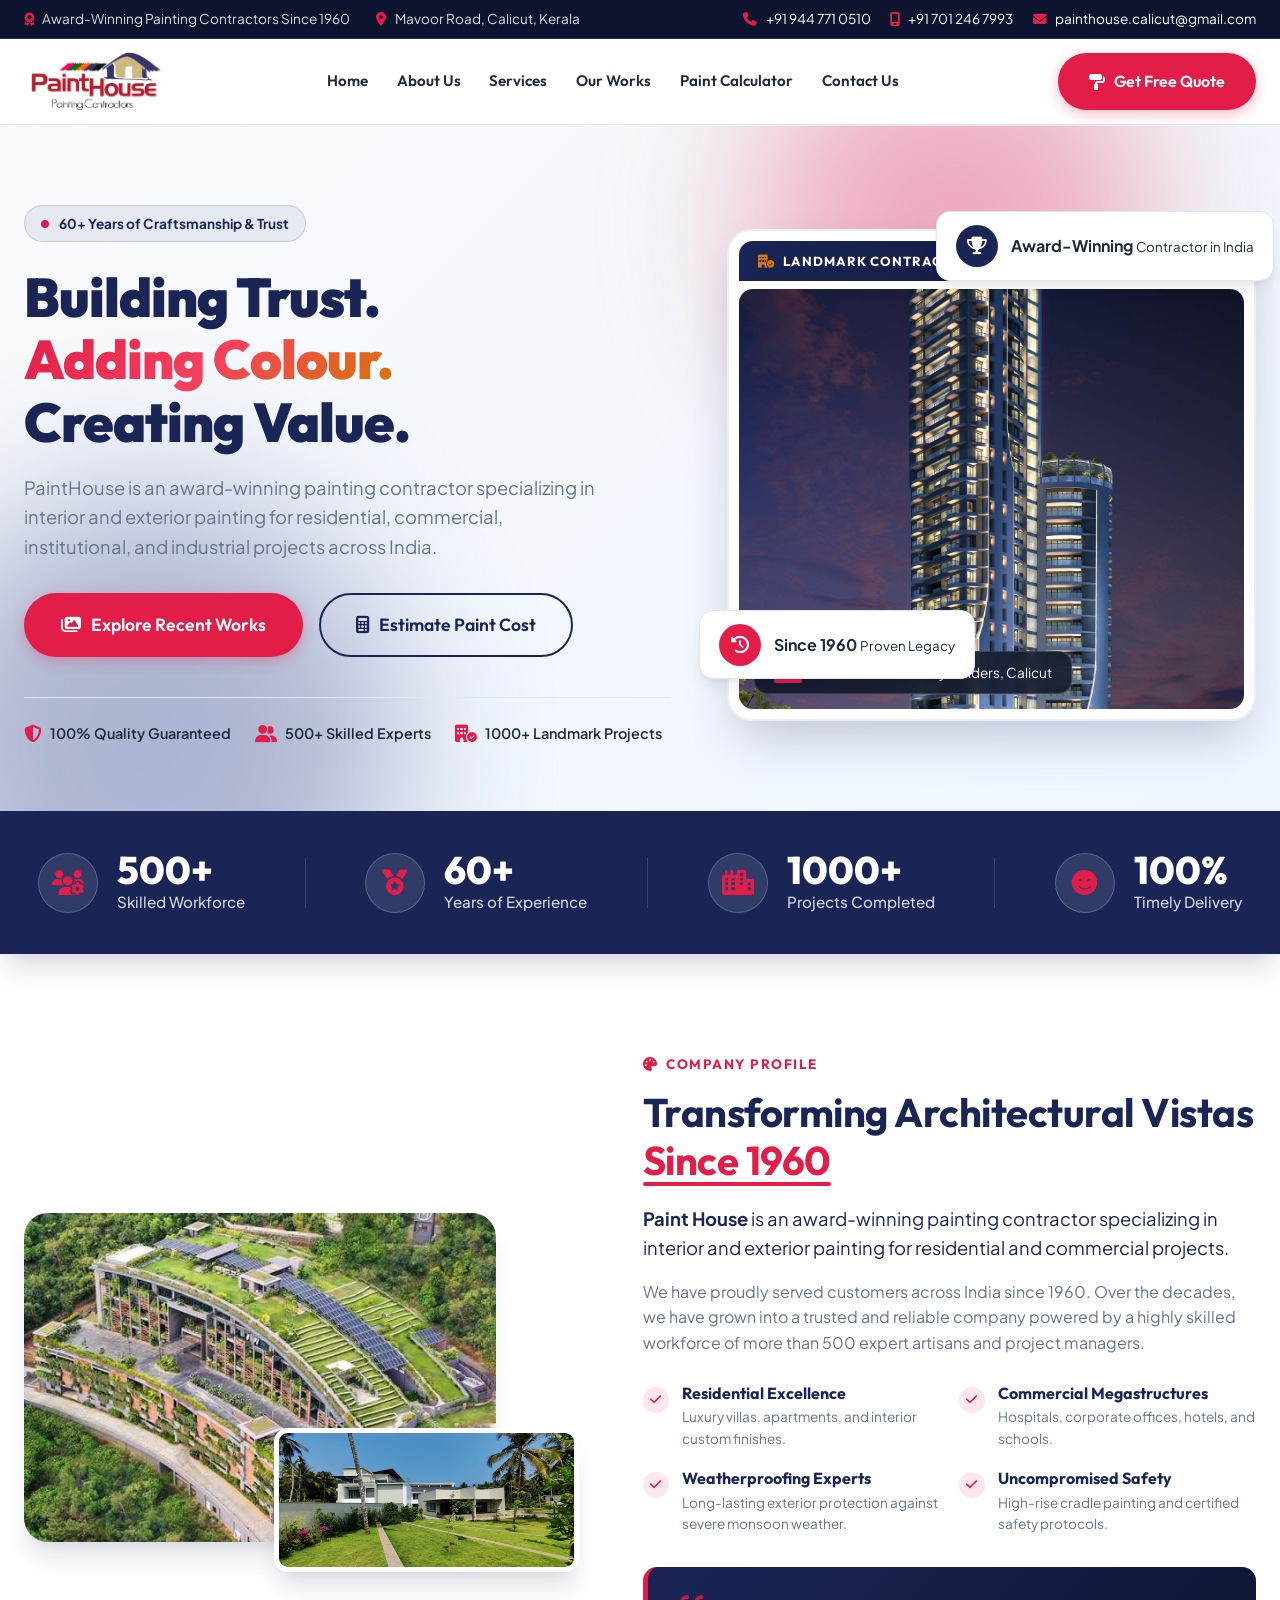
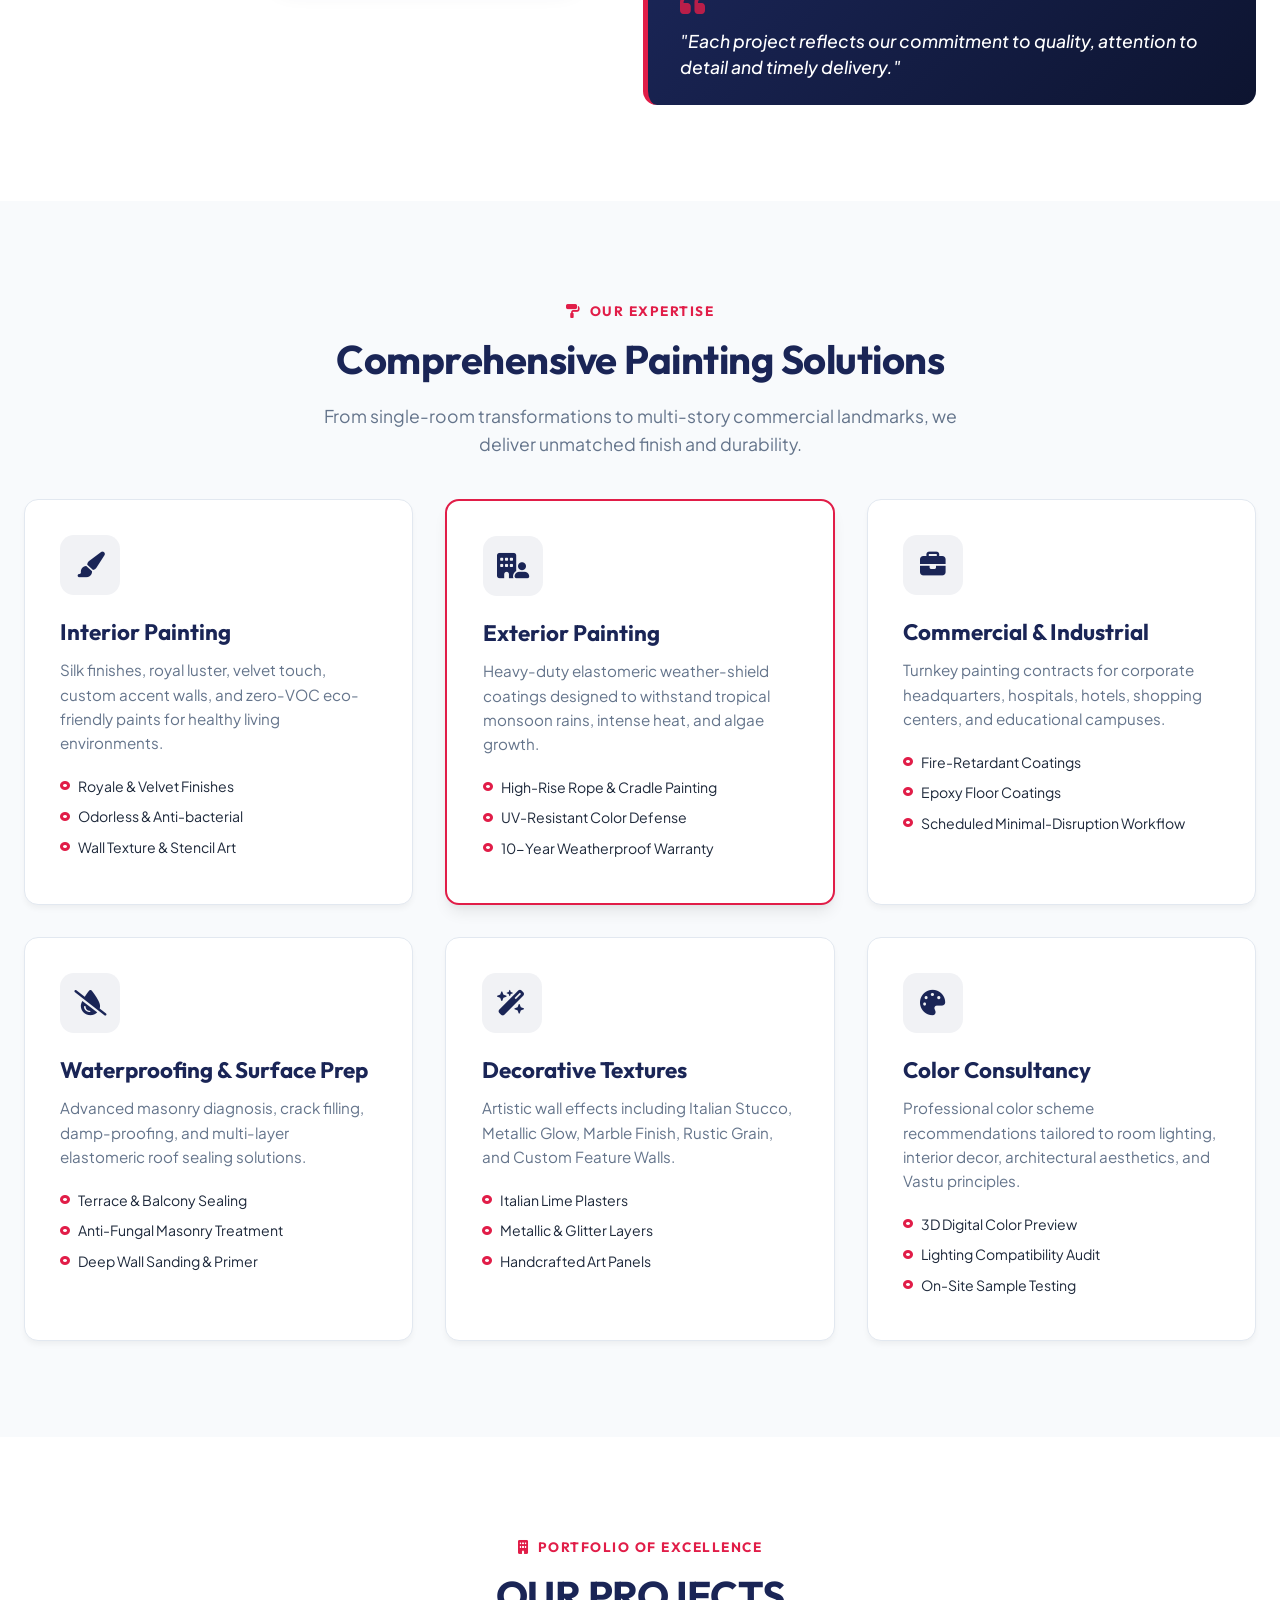
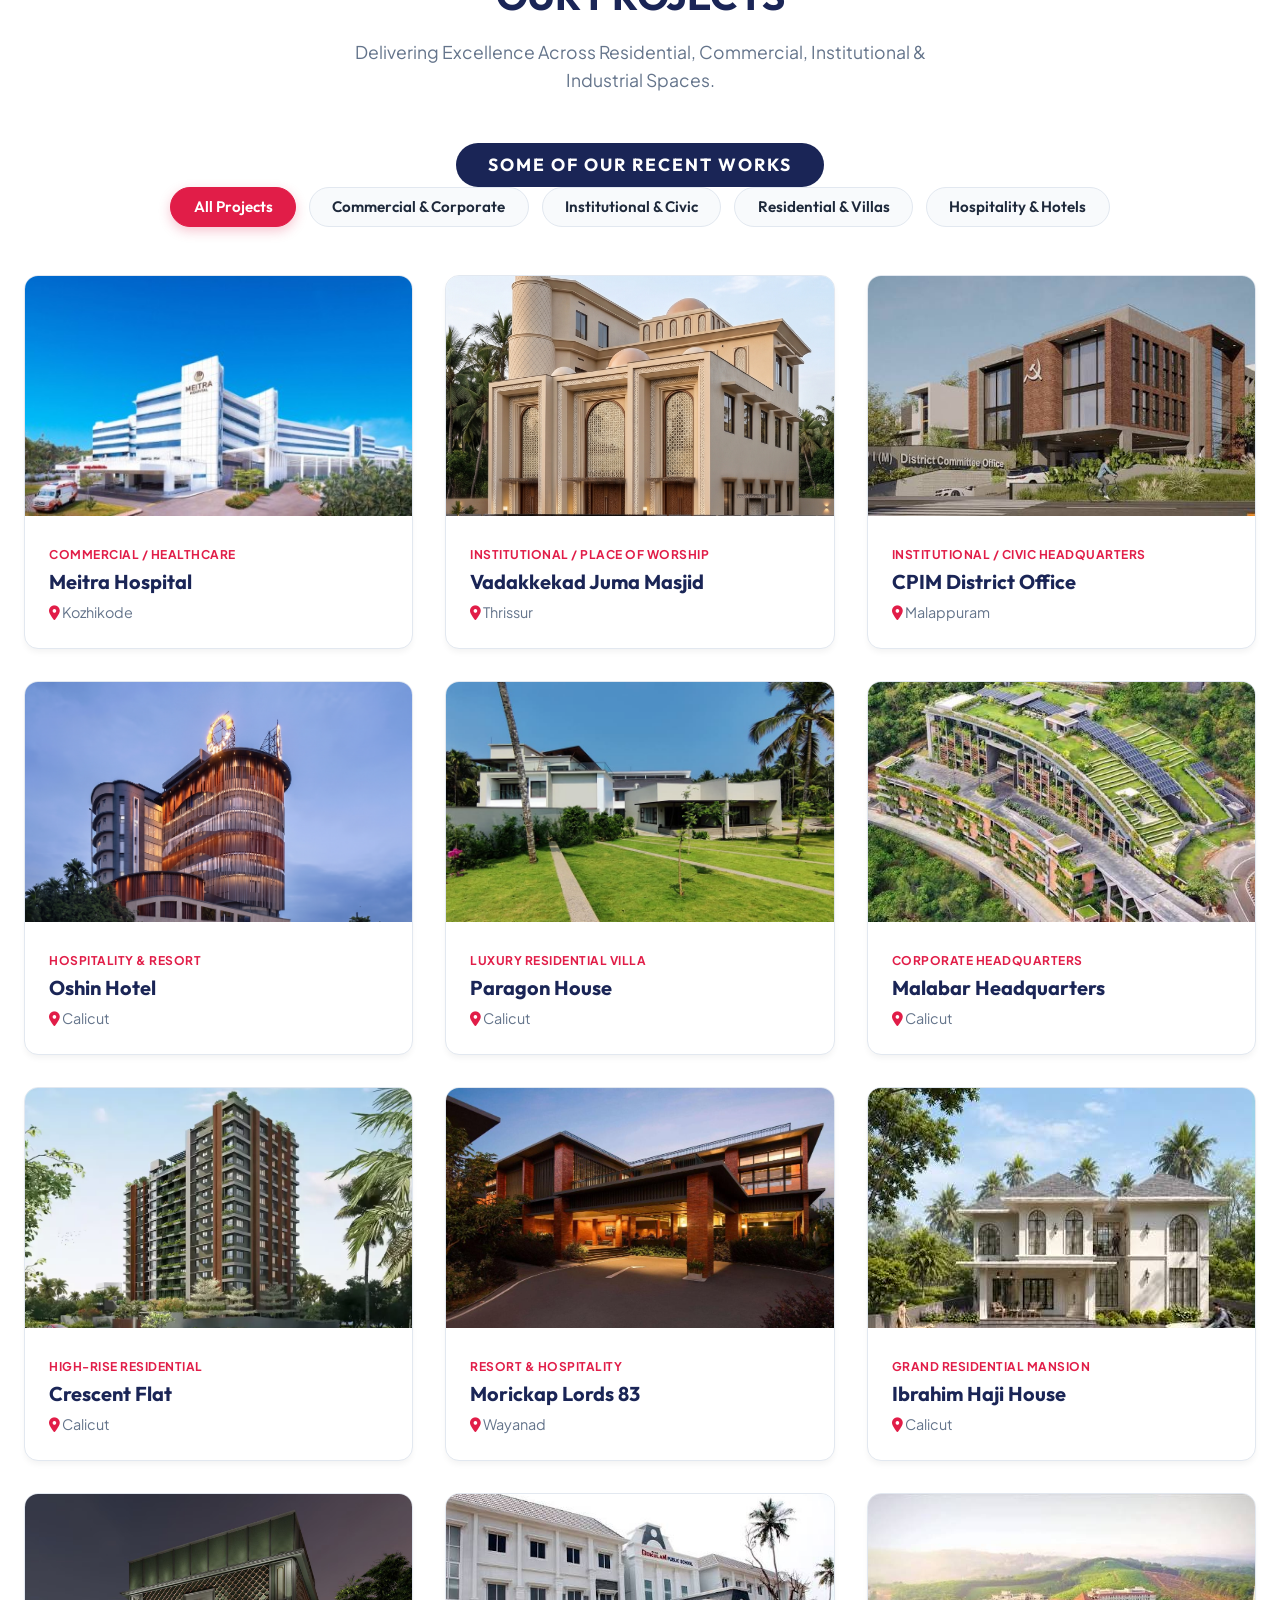
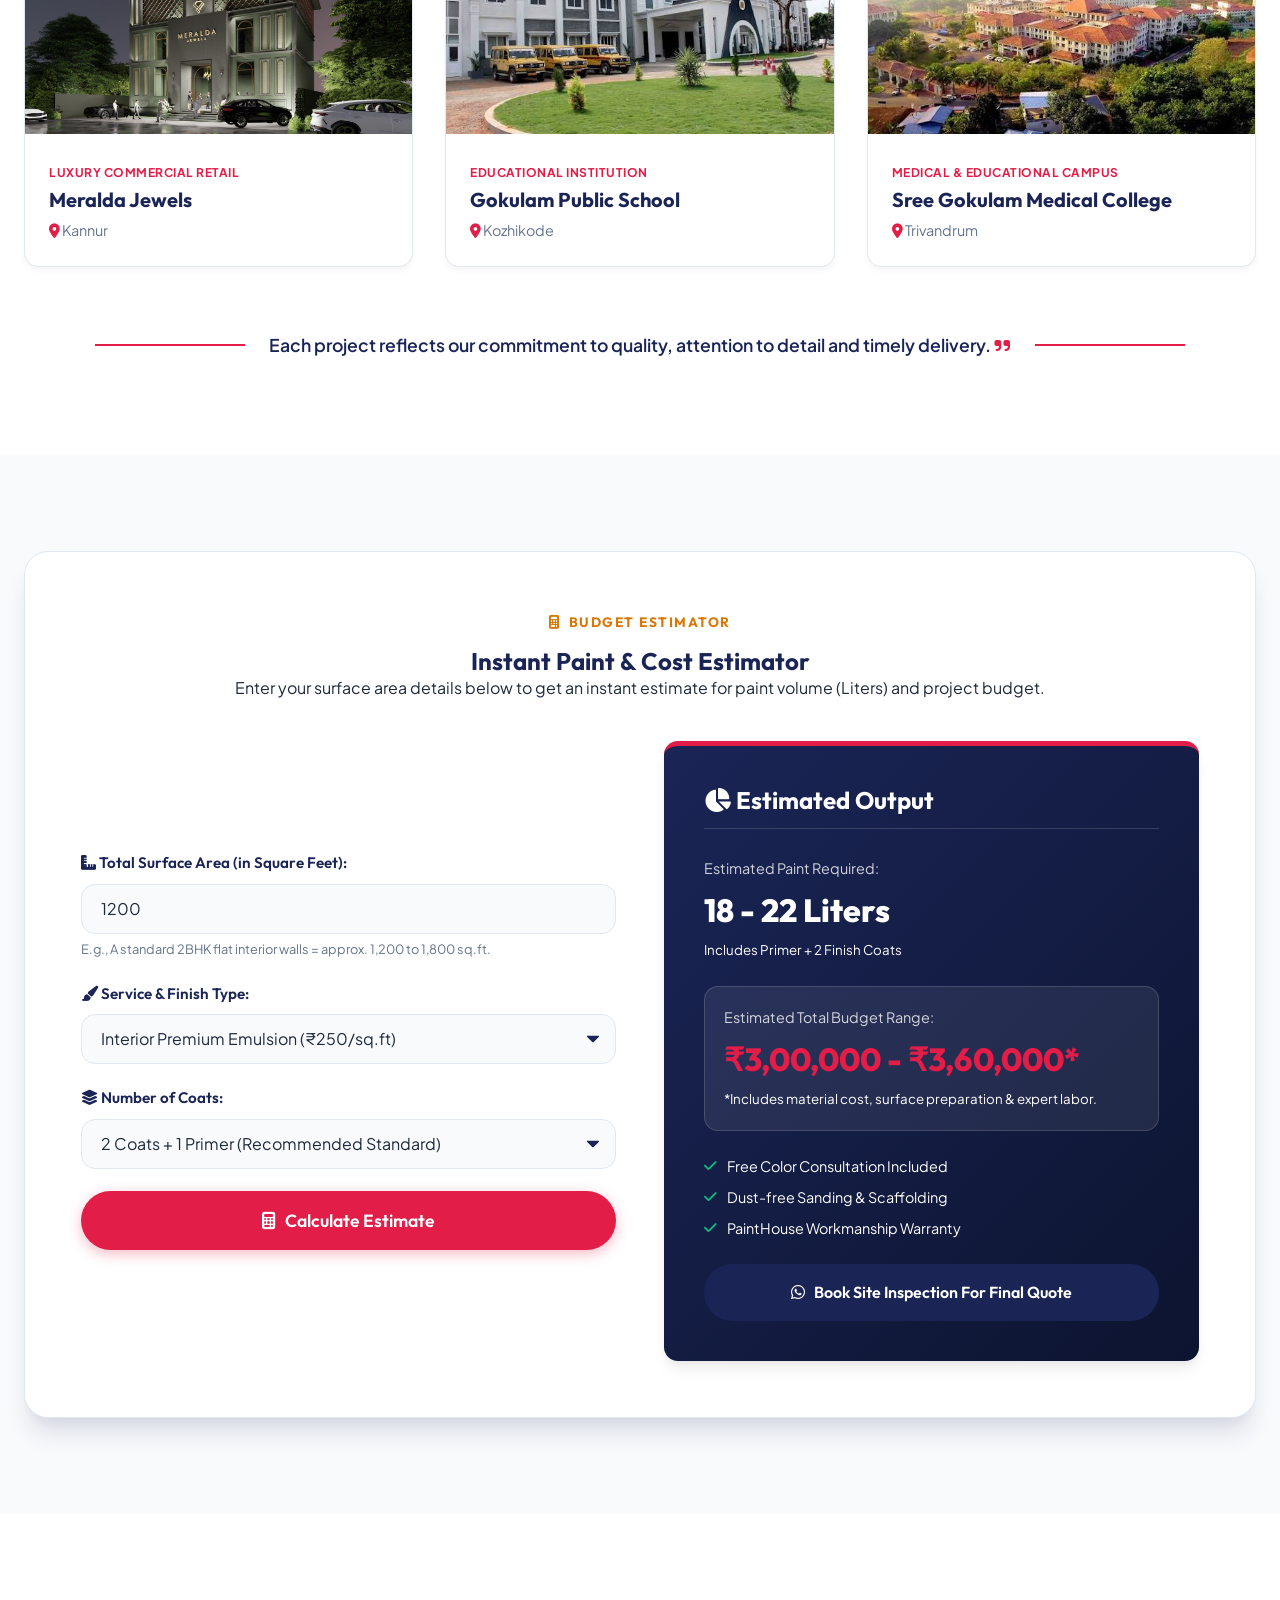
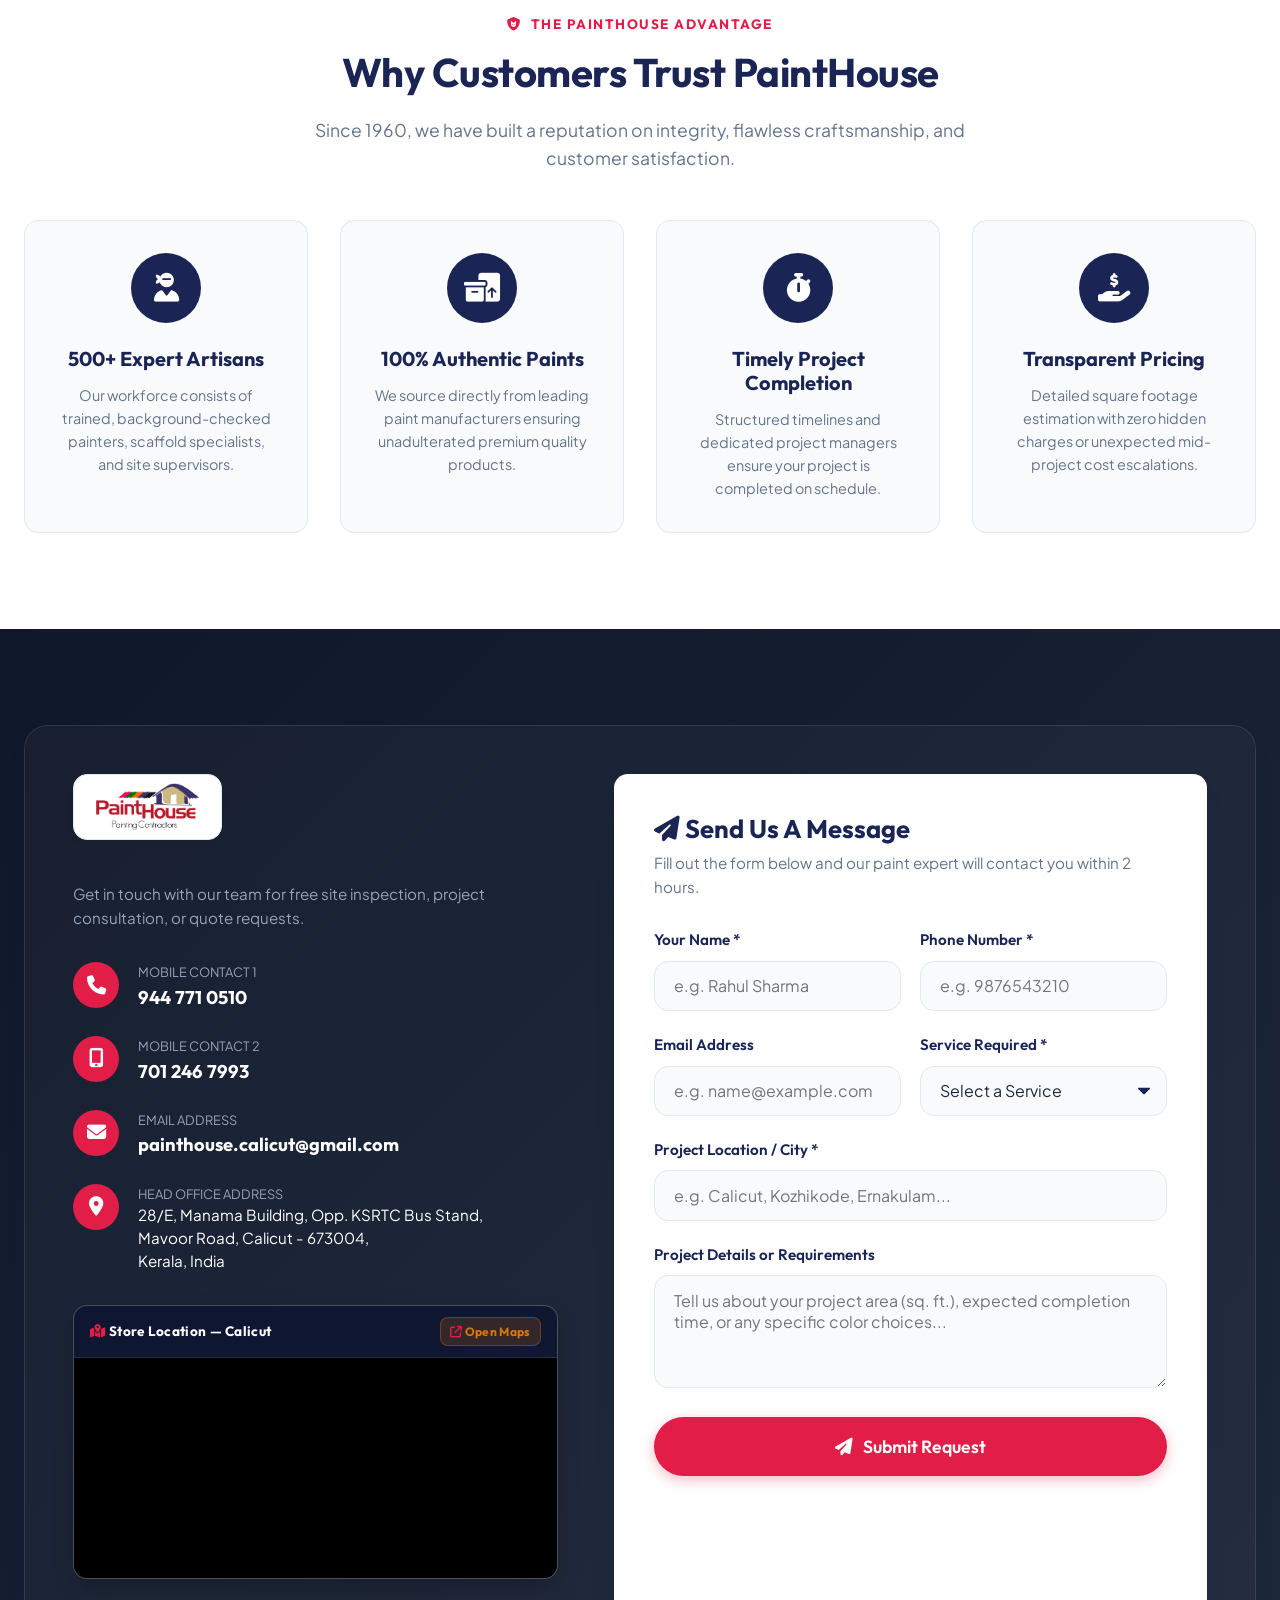
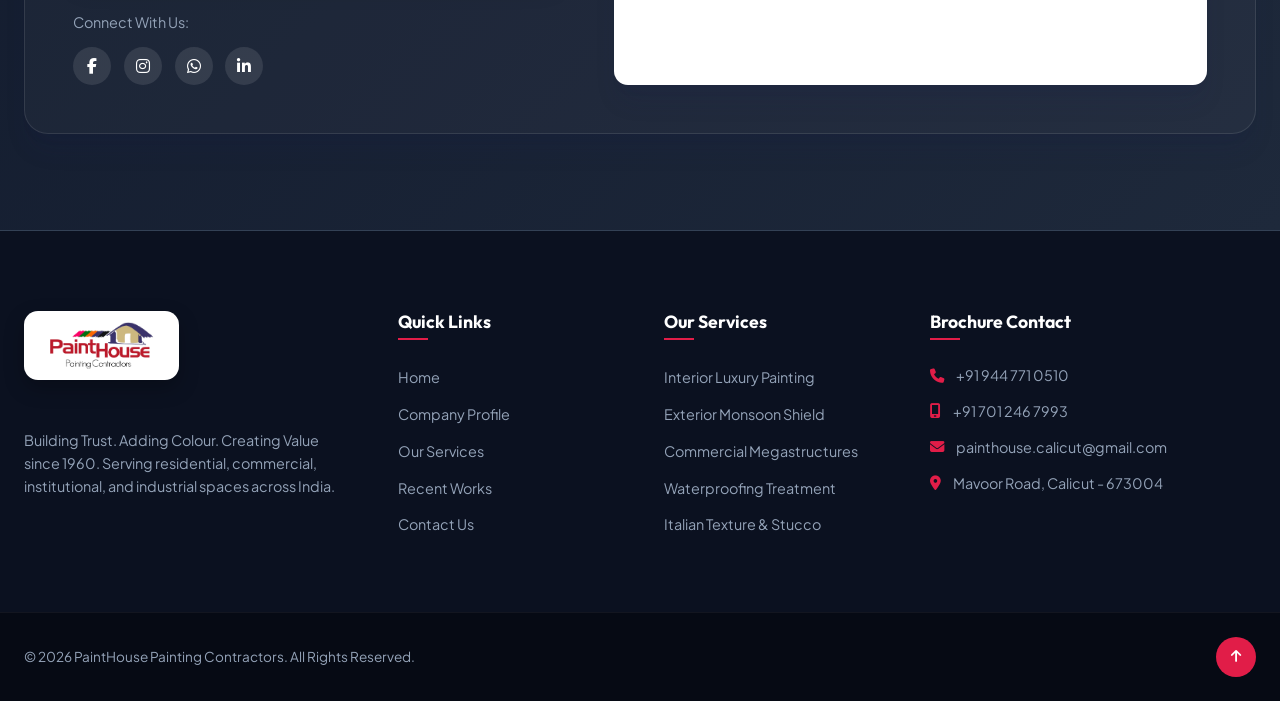
==== commit 0da6df7c: "budget sec overflow" ====
--- a/index.html
+++ b/index.html
@@ -708,11 +708,11 @@
                             <label for="calcService"><i class="fa-solid fa-paintbrush"></i> Service & Finish
                                 Type:</label>
                             <select id="calcService">
-                                <option value="interior_standard">Interior Premium Emulsion (Lowest Option — ₹250/sq.ft)</option>
+                                <option value="interior_standard">Interior Premium Emulsion (₹250/sq.ft)</option>
                                 <option value="exterior_weather">Exterior Weather-Shield Defense (₹265/sq.ft)</option>
-                                <option value="interior_royale">Interior Royale Luxury (Washable & Luster — ₹275/sq.ft)</option>
-                                <option value="waterproofing">Waterproofing + Damp-Shield Treatment (₹285/sq.ft)</option>
-                                <option value="texture">Artistic Texture & Italian Stucco Finish (₹300/sq.ft)</option>
+                                <option value="interior_royale">Interior Royale Luxury (Washable — ₹275/sq.ft)</option>
+                                <option value="waterproofing">Waterproofing + Damp-Shield (₹285/sq.ft)</option>
+                                <option value="texture">Artistic Texture & Italian Stucco (₹300/sq.ft)</option>
                             </select>
                         </div>
 
--- a/styles.css
+++ b/styles.css
@@ -1136,6 +1136,10 @@
     padding: 3.5rem;
     box-shadow: var(--shadow-lg);
     border: 1px solid var(--border-light);
+    width: 100%;
+    max-width: 100%;
+    box-sizing: border-box;
+    overflow: hidden;
 }
 
 .calc-header {
@@ -1148,10 +1152,22 @@
     grid-template-columns: 1fr 1fr;
     gap: 3rem;
     align-items: center;
+    width: 100%;
+    min-width: 0;
+    box-sizing: border-box;
+}
+
+.calc-inputs-box {
+    width: 100%;
+    min-width: 0;
+    box-sizing: border-box;
 }
 
 .form-group {
     margin-bottom: 1.4rem;
+    width: 100%;
+    min-width: 0;
+    box-sizing: border-box;
 }
 
 .form-group label {
@@ -1161,12 +1177,15 @@
     font-size: 0.95rem;
     margin-bottom: 0.5rem;
     color: var(--primary-navy);
+    word-break: break-word;
 }
 
 .form-group input,
 .form-group select,
 .form-group textarea {
     width: 100%;
+    max-width: 100%;
+    box-sizing: border-box;
     padding: 0.85rem 1.2rem;
     border-radius: var(--radius-md);
     border: 1px solid var(--border-light);
@@ -1177,6 +1196,20 @@
     transition: var(--transition-fast);
 }
 
+.form-group select {
+    appearance: none;
+    -webkit-appearance: none;
+    -moz-appearance: none;
+    background-image: url("data:image/svg+xml;charset=US-ASCII,%3Csvg%20xmlns%3D%22http%3A%2F%2Fwww.w3.org%2F2000%2Fsvg%22%20width%3D%22292.4%22%20height%3D%22292.4%22%3E%3Cpath%20fill%3D%22%231A2556%22%20d%3D%22M287%2069.4a17.6%2017.6%200%200%200-13-5.4H18.4c-5%200-9.3%201.8-12.9%205.4A17.6%2017.6%200%200%200%200%2082.2c0%205%201.8%209.3%205.4%2012.9l128%20127.9c3.6%203.6%207.8%205.4%2012.8%205.4s9.2-1.8%2012.8-5.4L287%2095c3.5-3.5%205.4-7.8%205.4-12.8%200-5-1.9-9.2-5.5-12.8z%22%2F%3E%3C%2Fsvg%3E");
+    background-repeat: no-repeat;
+    background-position: right 1rem center;
+    background-size: 0.75rem;
+    padding-right: 2.5rem;
+    text-overflow: ellipsis;
+    white-space: nowrap;
+    overflow: hidden;
+}
+
 .form-group input:focus,
 .form-group select:focus,
 .form-group textarea:focus {
@@ -1191,6 +1224,7 @@
     color: var(--text-muted);
     margin-top: 0.3rem;
     display: block;
+    word-break: break-word;
 }
 
 .calc-results-box {
@@ -1200,6 +1234,10 @@
     border-radius: var(--radius-md);
     box-shadow: var(--shadow-md);
     border-top: 5px solid var(--accent-red);
+    width: 100%;
+    min-width: 0;
+    box-sizing: border-box;
+    overflow: hidden;
 }
 
 .calc-results-box h3 {
@@ -1766,8 +1804,13 @@
         grid-template-columns: 1fr;
     }
 
+    .calc-card-wrapper {
+        padding: 2.5rem 1.8rem;
+    }
+
     .calc-grid {
         grid-template-columns: 1fr;
+        gap: 2rem;
     }
 
     .contact-card-layout {
@@ -1780,22 +1823,8 @@
 }
 
 @media (max-width: 768px) {
-    .top-bar-container {
-        flex-direction: column;
-        justify-content: center;
-        text-align: center;
-        gap: 0.5rem;
-    }
-
-    .top-info span {
-        margin: 0 0.6rem;
-        display: inline-block;
-    }
-
-    .top-contact {
-        justify-content: center;
-        flex-wrap: wrap;
-        gap: 0.8rem;
+    .top-bar {
+        display: none !important;
     }
 
     .mobile-toggle {
@@ -1803,7 +1832,8 @@
     }
 
     .navbar-logo-img {
-        height: 44px;
+        height: 42px;
+        max-width: 160px;
     }
 
     .nav-menu {
@@ -1856,10 +1886,127 @@
         display: none;
     }
 
+    /* Sideways Horizontal Touch Scroll Tracks for Mobile */
     .stats-container {
-        flex-direction: column;
-        align-items: flex-start;
+        display: flex;
+        flex-direction: row;
+        flex-wrap: nowrap;
+        overflow-x: auto;
+        scroll-snap-type: x mandatory;
+        -webkit-overflow-scrolling: touch;
         gap: 1.5rem;
+        padding: 0.5rem;
+        scrollbar-width: none;
+    }
+
+    .stats-container::-webkit-scrollbar {
+        display: none;
+    }
+
+    .stat-card {
+        flex: 0 0 auto;
+        scroll-snap-align: start;
+    }
+
+    .services-grid {
+        display: flex !important;
+        flex-wrap: nowrap !important;
+        overflow-x: auto !important;
+        scroll-snap-type: x mandatory;
+        -webkit-overflow-scrolling: touch;
+        gap: 1.2rem;
+        padding: 0.5rem 0.5rem 1.2rem 0.5rem;
+        margin-top: 1.5rem;
+        scrollbar-width: none;
+    }
+
+    .services-grid::-webkit-scrollbar {
+        display: none;
+    }
+
+    .service-card {
+        flex: 0 0 85% !important;
+        max-width: 330px !important;
+        scroll-snap-align: center;
+        margin-bottom: 0;
+    }
+
+    .portfolio-filter-bar {
+        display: flex !important;
+        flex-wrap: nowrap !important;
+        overflow-x: auto !important;
+        scroll-snap-type: x mandatory;
+        -webkit-overflow-scrolling: touch;
+        justify-content: flex-start;
+        gap: 0.6rem;
+        padding-bottom: 0.8rem;
+        margin-bottom: 1.8rem;
+        scrollbar-width: none;
+    }
+
+    .portfolio-filter-bar::-webkit-scrollbar {
+        display: none;
+    }
+
+    .filter-btn {
+        flex: 0 0 auto !important;
+        white-space: nowrap;
+        scroll-snap-align: start;
+    }
+
+    .projects-grid {
+        display: flex !important;
+        flex-wrap: nowrap !important;
+        overflow-x: auto !important;
+        scroll-snap-type: x mandatory;
+        -webkit-overflow-scrolling: touch;
+        gap: 1.2rem;
+        padding: 0.5rem 0.5rem 1.2rem 0.5rem;
+        scrollbar-width: none;
+    }
+
+    .projects-grid::-webkit-scrollbar {
+        display: none;
+    }
+
+    .project-card {
+        flex: 0 0 85% !important;
+        max-width: 310px !important;
+        scroll-snap-align: center;
+    }
+
+    .features-grid {
+        display: flex !important;
+        flex-wrap: nowrap !important;
+        overflow-x: auto !important;
+        scroll-snap-type: x mandatory;
+        -webkit-overflow-scrolling: touch;
+        gap: 1.2rem;
+        padding: 0.5rem 0.5rem 1.2rem 0.5rem;
+        scrollbar-width: none;
+    }
+
+    .features-grid::-webkit-scrollbar {
+        display: none;
+    }
+
+    .feature-box {
+        flex: 0 0 82% !important;
+        max-width: 290px !important;
+        scroll-snap-align: center;
+    }
+
+    .calc-card-wrapper {
+        padding: 1.8rem 1.2rem;
+    }
+
+    .calc-results-box {
+        padding: 1.8rem 1.2rem;
+    }
+
+    .metric-val {
+        font-size: clamp(1.3rem, 5vw, 2rem);
+        word-break: break-word;
     }
 
     .contact-form-panel {
@@ -1896,6 +2043,24 @@
 }
 
 @media (max-width: 576px) {
+    .container {
+        padding: 0 1rem;
+    }
+
+    .navbar-logo-img {
+        height: 38px;
+        max-width: 135px;
+    }
+
+    .header-actions {
+        gap: 0.5rem;
+    }
+
+    .header-actions .btn {
+        padding: 0.5rem 0.9rem;
+        font-size: 0.82rem;
+    }
+
     .hero-title {
         font-size: 1.95rem;
     }
@@ -1915,32 +2080,80 @@
         gap: 0.8rem;
     }
 
-    .services-grid {
-        grid-template-columns: 1fr;
-    }
-
-    .projects-grid {
-        grid-template-columns: 1fr;
-    }
-
-    .portfolio-filter-bar {
-        gap: 0.5rem;
-    }
-
     .filter-btn {
         padding: 0.5rem 1rem;
         font-size: 0.85rem;
     }
 
     .calc-card-wrapper {
-        padding: 1.5rem 1.2rem;
+        padding: 1.25rem 0.85rem;
+        border-radius: var(--radius-md);
+    }
+
+    .calc-header {
+        margin-bottom: 1.5rem;
+    }
+
+    .calc-header h2 {
+        font-size: 1.5rem;
+    }
+
+    .calc-header p {
+        font-size: 0.9rem;
+    }
+
+    .form-group {
+        margin-bottom: 1rem;
+    }
+
+    .form-group label {
+        font-size: 0.88rem;
+        margin-bottom: 0.35rem;
+    }
+
+    .form-group input,
+    .form-group select {
+        padding: 0.75rem 0.8rem;
+        font-size: 0.9rem;
+    }
+
+    .form-group select {
+        padding-right: 2.2rem;
     }
 
     .calc-results-box {
-        padding: 1.8rem 1.2rem;
+        padding: 1.25rem 0.85rem;
+    }
+
+    .calc-results-box h3 {
+        font-size: 1.25rem;
+        margin-bottom: 1.2rem;
     }
 
     .map-frame-wrapper {
         height: 260px;
     }
+}
+
+@media (max-width: 380px) {
+    .container {
+        padding: 0 0.65rem;
+    }
+
+    .calc-card-wrapper {
+        padding: 1rem 0.6rem;
+    }
+
+    .calc-results-box {
+        padding: 1rem 0.6rem;
+    }
+
+    .metric-val {
+        font-size: 1.2rem;
+    }
+
+    .header-actions .btn {
+        padding: 0.4rem 0.65rem;
+        font-size: 0.78rem;
+    }
 }
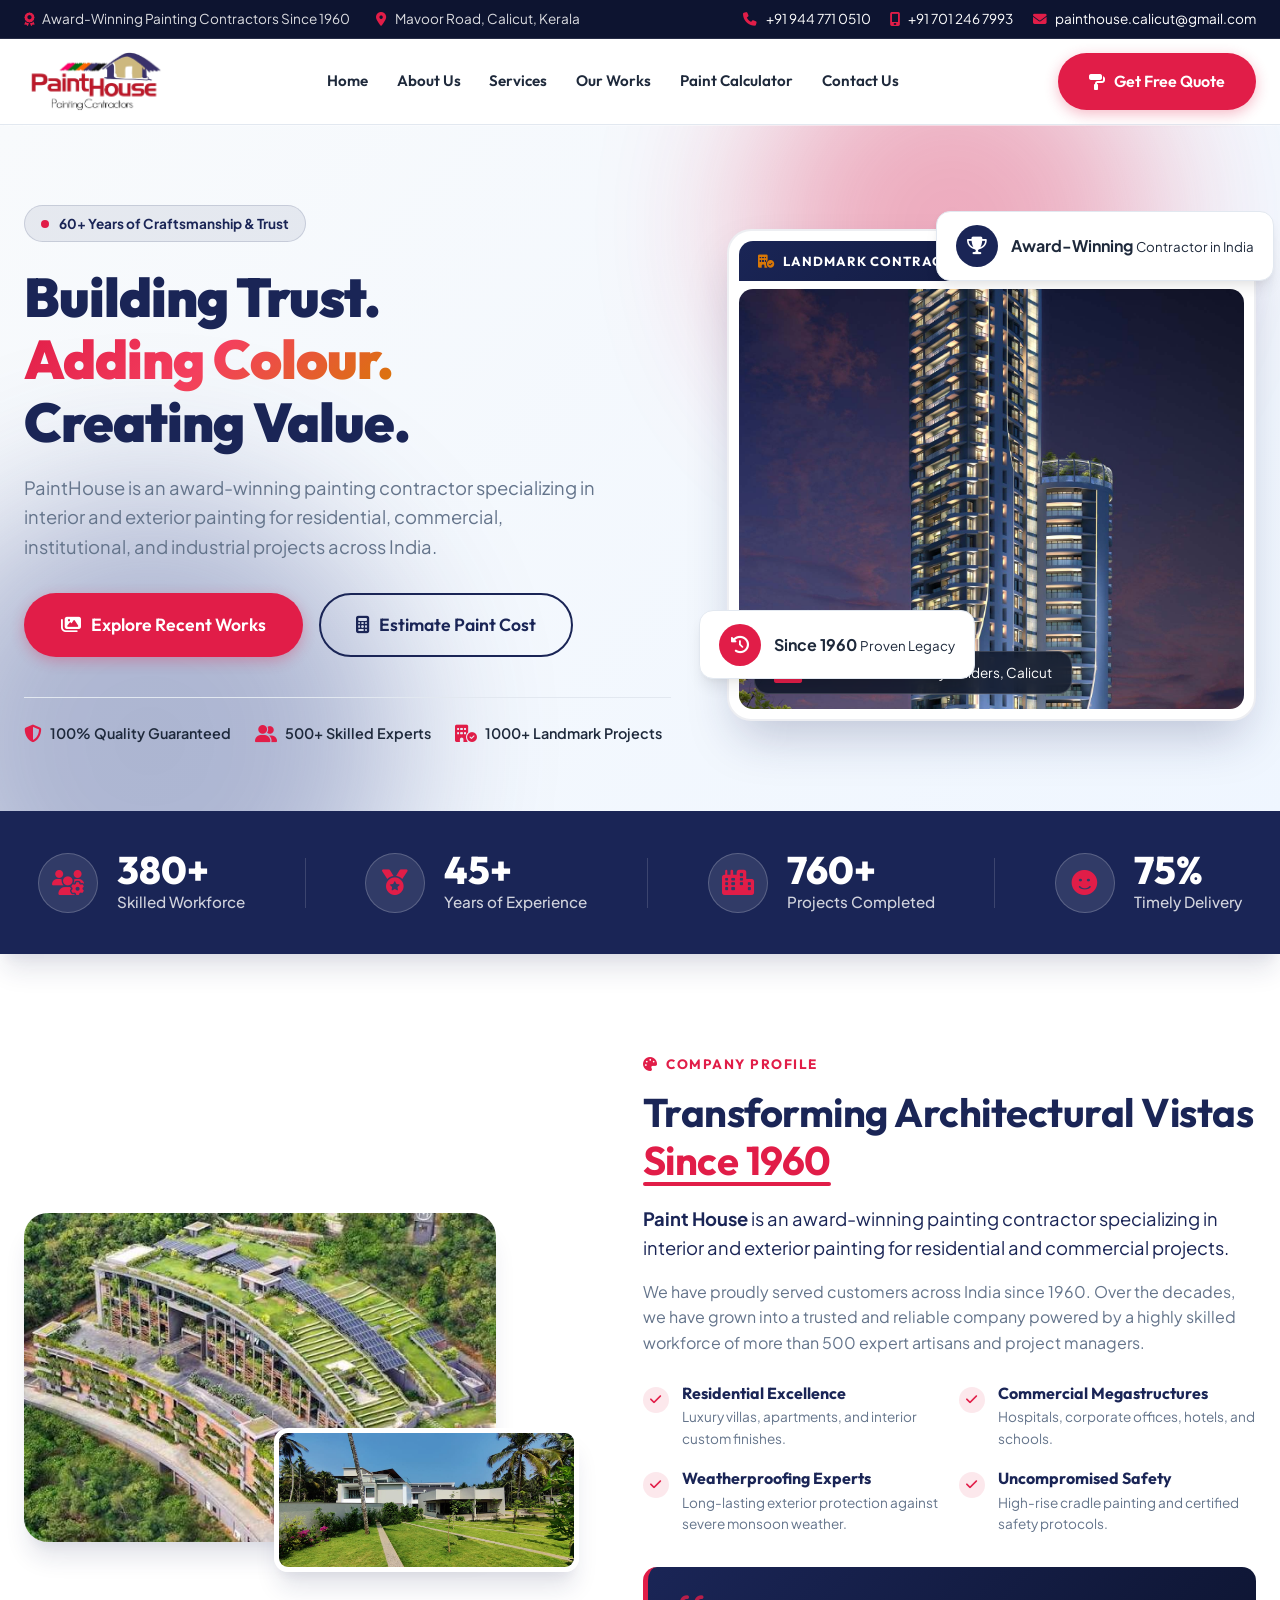
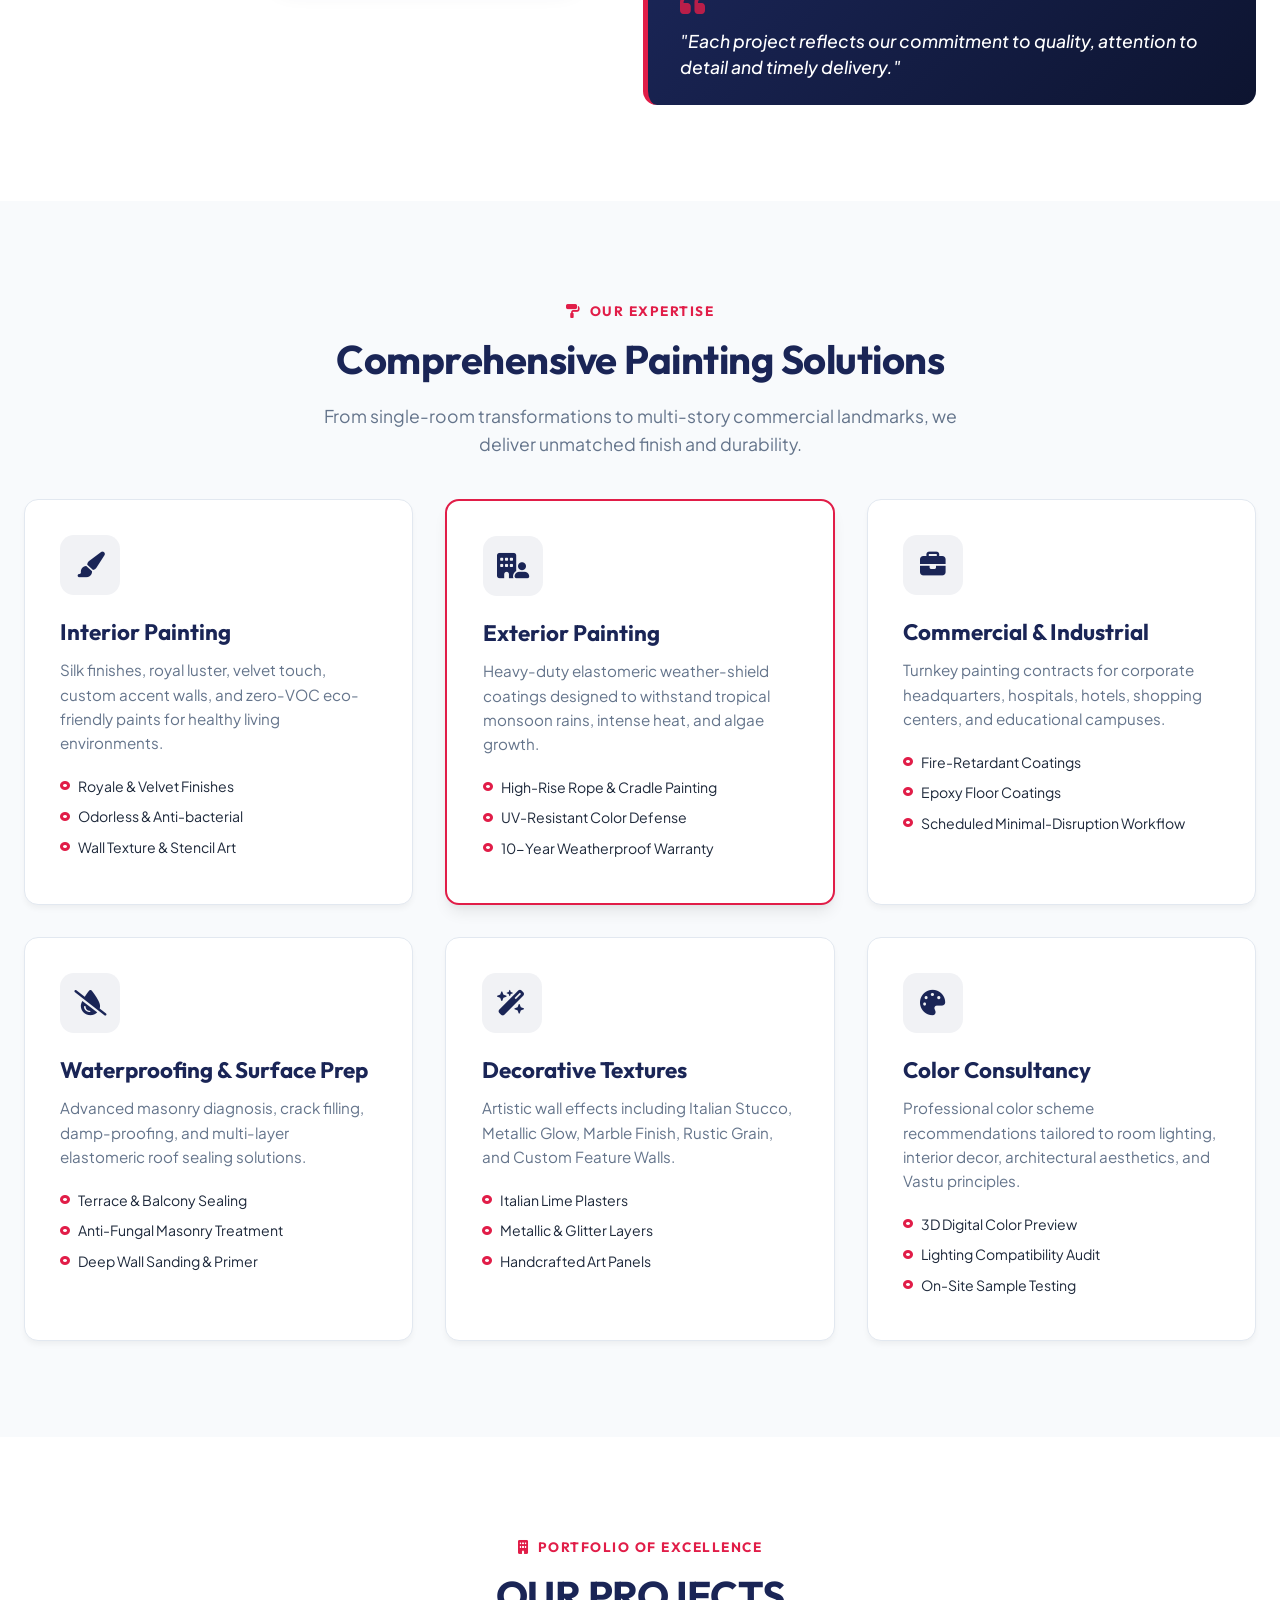
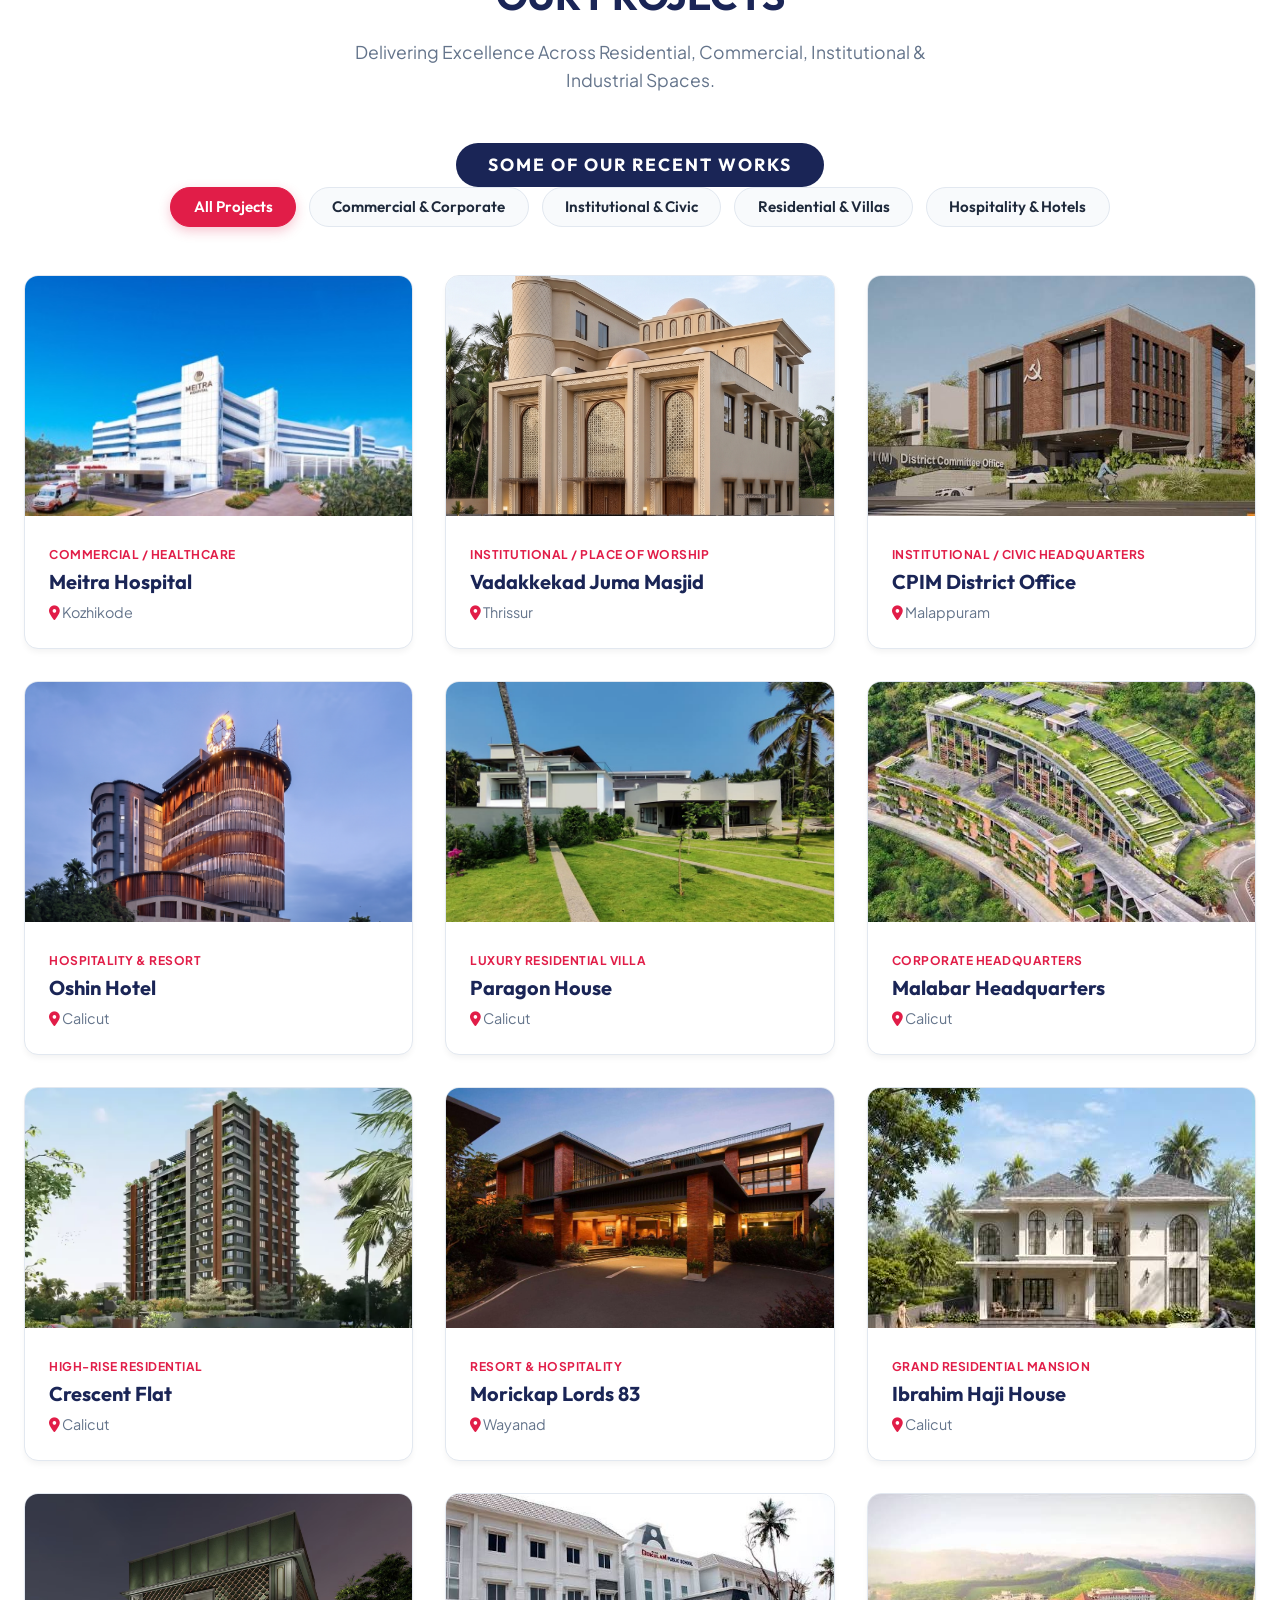
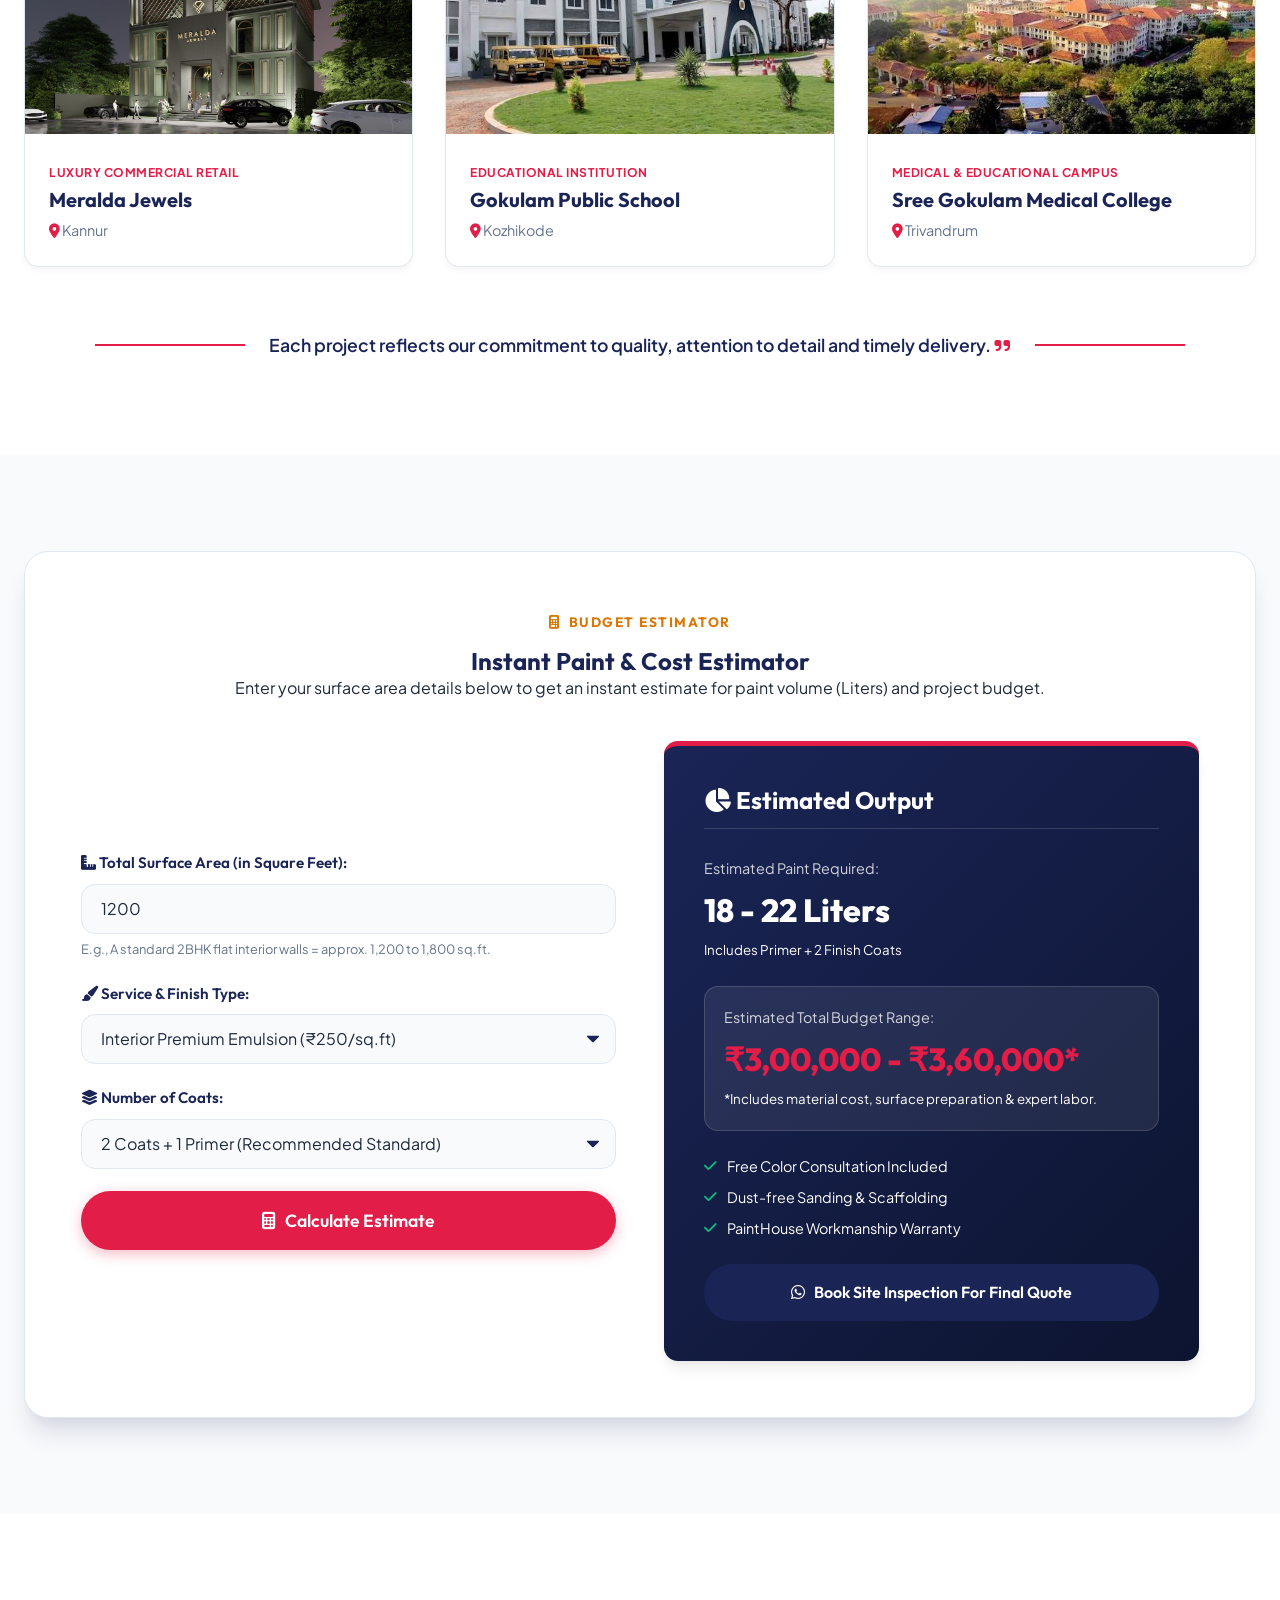
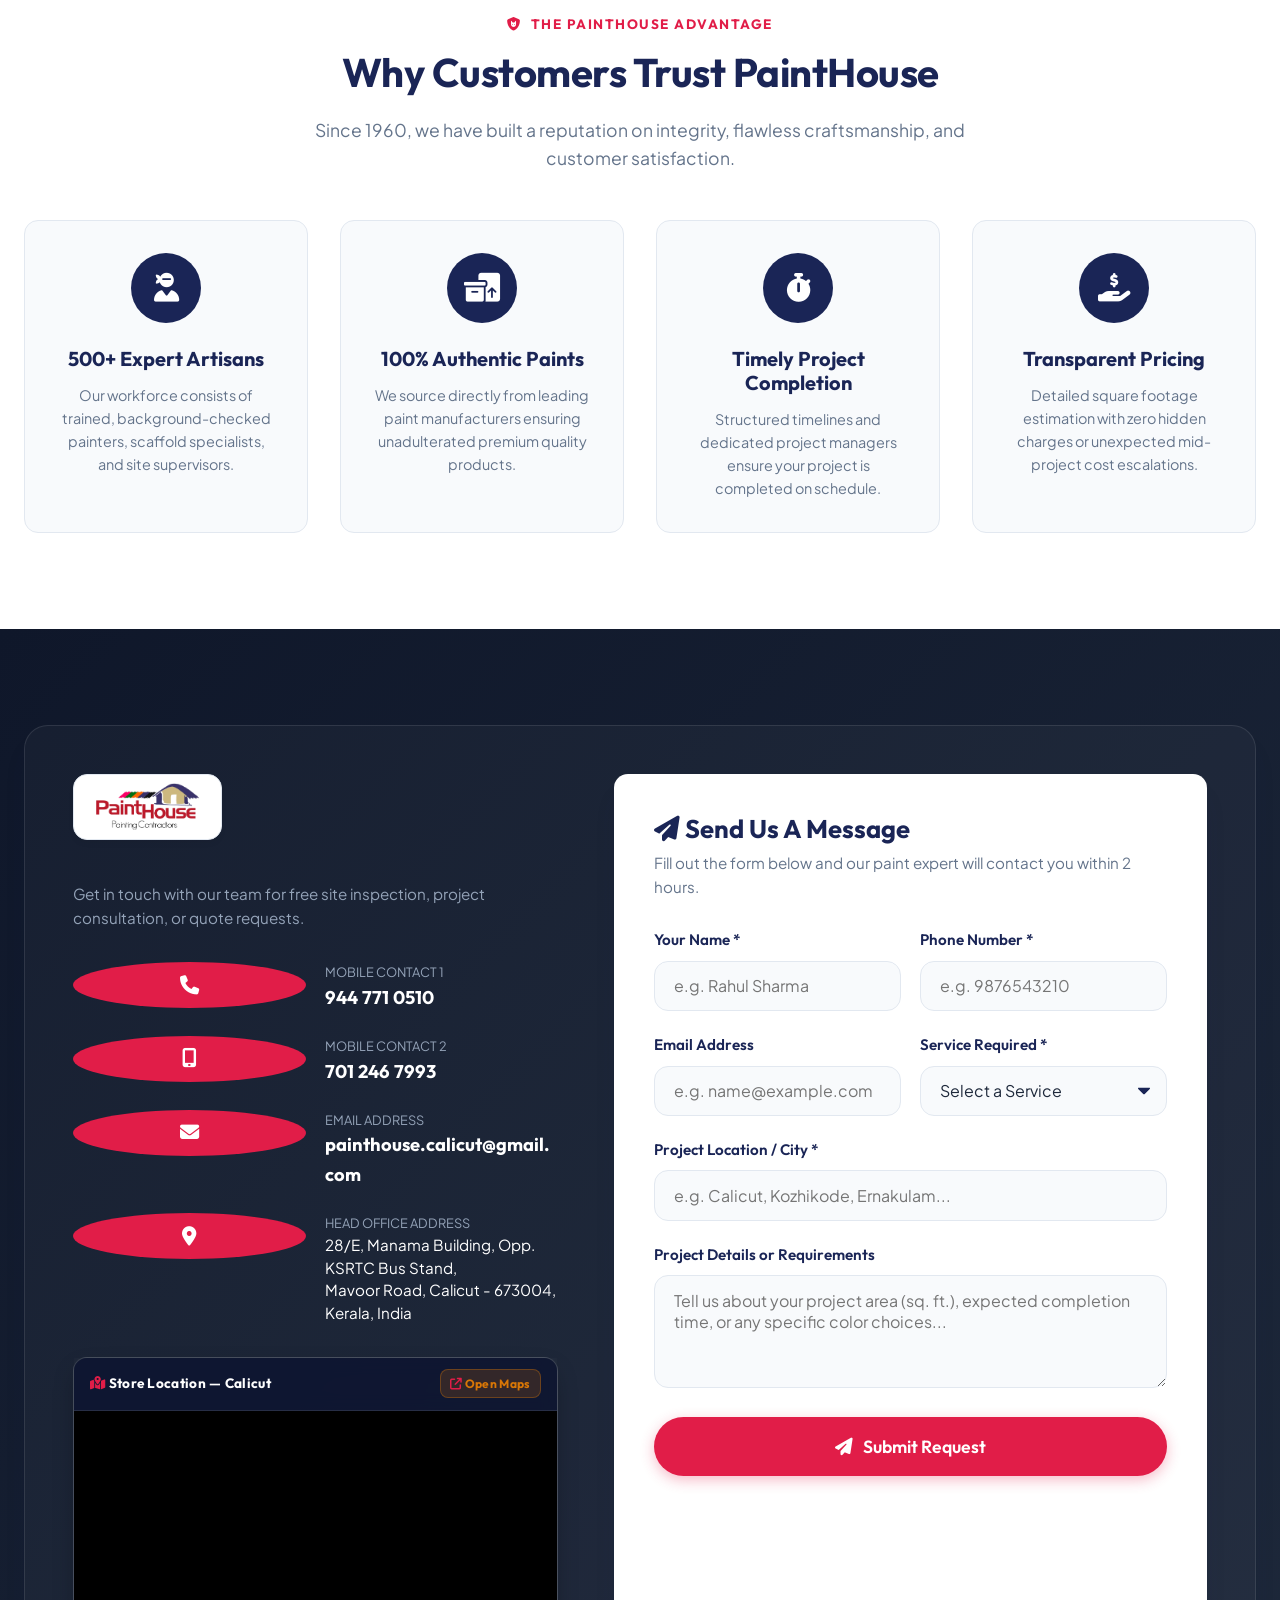
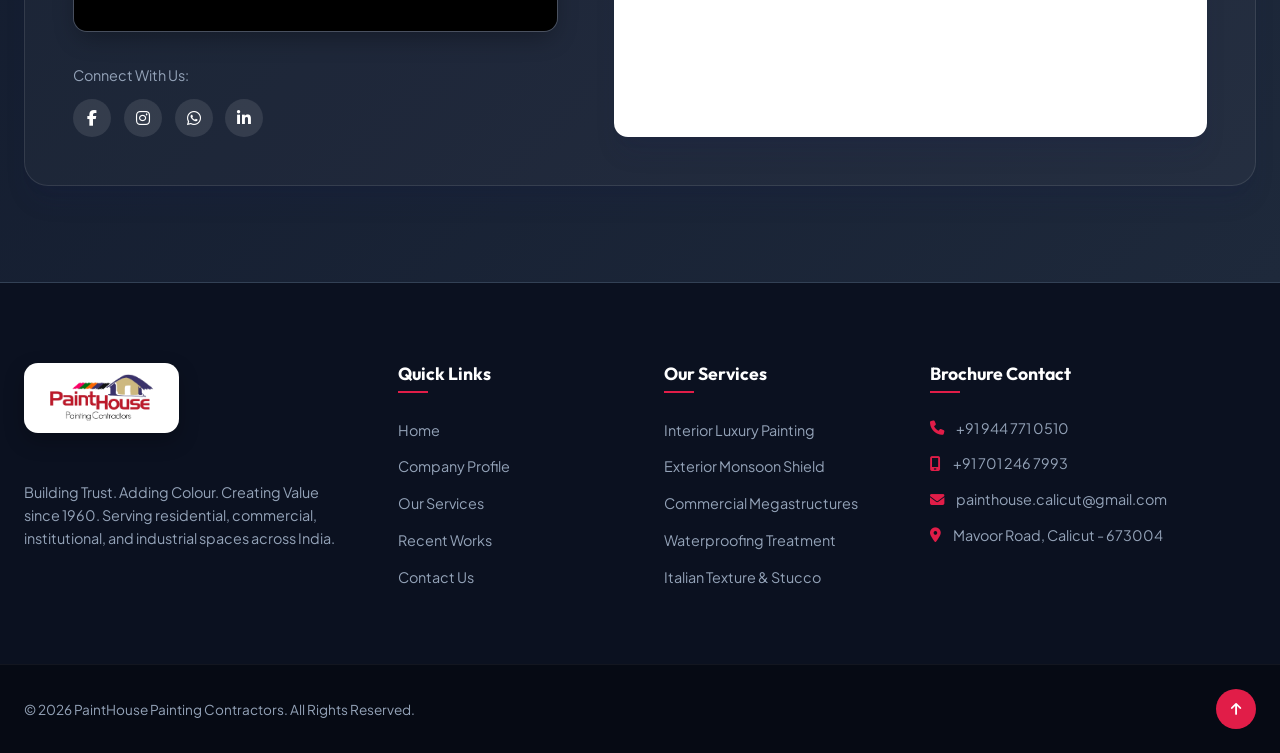
==== commit 0d6862a5: "test mob" ====
--- a/index.html
+++ b/index.html
@@ -57,11 +57,14 @@
                 <a href="#projects" class="nav-link">Our Works</a>
                 <a href="#calculator" class="nav-link">Paint Calculator</a>
                 <a href="#contact" class="nav-link">Contact Us</a>
+                <a href="#contact" class="btn btn-primary nav-mobile-cta">
+                    <i class="fa-solid fa-paint-roller"></i> Get Free Quote
+                </a>
             </nav>
 
             <!-- Header Action CTA -->
             <div class="header-actions">
-                <a href="#contact" class="btn btn-primary btn-glow">
+                <a href="#contact" class="btn btn-primary btn-glow header-cta-btn">
                     <i class="fa-solid fa-paint-roller"></i> Get Free Quote
                 </a>
                 <button class="mobile-toggle" id="mobileToggle" aria-label="Toggle navigation">
--- a/styles.css
+++ b/styles.css
@@ -390,6 +390,10 @@
     width: 100%;
 }
 
+.nav-mobile-cta {
+    display: none;
+}
+
 .header-actions {
     display: flex;
     align-items: center;
@@ -1353,6 +1357,16 @@
     padding: 3rem;
     border: 1px solid rgba(255, 255, 255, 0.1);
     box-shadow: var(--shadow-lg);
+    width: 100%;
+    max-width: 100%;
+    box-sizing: border-box;
+    overflow: hidden;
+}
+
+.contact-info-panel {
+    width: 100%;
+    min-width: 0;
+    box-sizing: border-box;
 }
 
 .panel-header {
@@ -1378,12 +1392,22 @@
     flex-direction: column;
     gap: 1.5rem;
     margin-bottom: 2rem;
+    width: 100%;
+    min-width: 0;
 }
 
 .info-item {
     display: flex;
     align-items: flex-start;
     gap: 1.2rem;
+    width: 100%;
+    min-width: 0;
+    box-sizing: border-box;
+}
+
+.info-item > div {
+    min-width: 0;
+    flex: 1;
 }
 
 .item-icon-wrap {
@@ -1408,9 +1432,12 @@
 
 .info-link {
     font-family: var(--font-heading);
-    font-size: 1.15rem;
+    font-size: clamp(0.9rem, 4vw, 1.15rem);
     font-weight: 700;
     color: #FFFFFF;
+    word-break: break-word;
+    overflow-wrap: anywhere;
+    display: block;
 }
 
 .info-link:hover {
@@ -1422,6 +1449,7 @@
     font-size: 0.95rem;
     color: var(--text-white);
     line-height: 1.5;
+    word-break: break-word;
 }
 
 /* Embedded Google Map Styling */
@@ -1433,6 +1461,9 @@
     overflow: hidden;
     box-shadow: 0 10px 25px -5px rgba(0, 0, 0, 0.3);
     transition: transform var(--transition-fast), border-color var(--transition-fast);
+    width: 100%;
+    min-width: 0;
+    box-sizing: border-box;
 }
 
 .map-card-box:hover {
@@ -1450,10 +1481,14 @@
     display: flex;
     align-items: center;
     justify-content: space-between;
+    flex-wrap: wrap;
     gap: 0.5rem;
     border-bottom: 1px solid rgba(255, 255, 255, 0.1);
     font-family: var(--font-heading);
     letter-spacing: 0.3px;
+    width: 100%;
+    min-width: 0;
+    box-sizing: border-box;
 }
 
 .map-card-header i {
@@ -1468,6 +1503,7 @@
     border-radius: var(--radius-sm);
     border: 1px solid rgba(217, 119, 6, 0.35);
     transition: var(--transition-fast);
+    white-space: nowrap;
 }
 
 .map-open-link:hover {
@@ -1478,8 +1514,11 @@
 .map-frame-wrapper {
     position: relative;
     width: 100%;
+    min-width: 0;
     height: 220px;
     background: #000000;
+    box-sizing: border-box;
+    overflow: hidden;
 }
 
 .google-map-iframe {
@@ -1505,6 +1544,7 @@
 .social-icons {
     display: flex;
     gap: 0.8rem;
+    flex-wrap: wrap;
 }
 
 .social-icons a {
@@ -1516,6 +1556,7 @@
     display: flex;
     align-items: center;
     justify-content: center;
+    flex-shrink: 0;
 }
 
 .social-icons a:hover {
@@ -1528,6 +1569,10 @@
     padding: 2.5rem;
     border-radius: var(--radius-md);
     box-shadow: var(--shadow-lg);
+    width: 100%;
+    min-width: 0;
+    box-sizing: border-box;
+    overflow: hidden;
 }
 
 .contact-form-panel h3 {
@@ -1780,16 +1825,39 @@
     }
 }
 
-/* 16. RESPONSIVE BREAKPOINTS (Mobile & Tablet Support) */
+/* 16. RESPONSIVE BREAKPOINTS (Mobile, Tablet & iPad Optimization) */
 @media (max-width: 1024px) {
+    .container {
+        padding: 0 1.5rem;
+    }
+
+    .header-cta-btn {
+        display: none !important;
+    }
+
+    .mobile-toggle {
+        display: flex;
+        align-items: center;
+        justify-content: center;
+        width: 40px;
+        height: 40px;
+        border-radius: var(--radius-sm);
+        background: rgba(26, 37, 86, 0.05);
+    }
+
     .hero-container {
         grid-template-columns: 1fr;
-        gap: 3rem;
+        gap: 2.5rem;
         text-align: center;
     }
 
+    .badge-pill {
+        margin: 0 auto 1.2rem auto;
+    }
+
     .hero-subtitle {
-        margin: 0 auto 2rem auto;
+        margin: 0 auto 1.8rem auto;
+        max-width: 100%;
     }
 
     .hero-buttons {
@@ -1802,51 +1870,80 @@
 
     .about-container {
         grid-template-columns: 1fr;
+        gap: 2.5rem;
+    }
+
+    .about-highlights-grid {
+        grid-template-columns: 1fr;
+        gap: 1.2rem;
     }
 
     .calc-card-wrapper {
-        padding: 2.5rem 1.8rem;
+        padding: 2.5rem 2rem;
     }
 
     .calc-grid {
         grid-template-columns: 1fr;
-        gap: 2rem;
+        gap: 2.5rem;
     }
 
     .contact-card-layout {
         grid-template-columns: 1fr;
+        padding: 2.5rem 2rem;
+        gap: 2.5rem;
     }
 
     .footer-container {
         grid-template-columns: 1fr 1fr;
+        gap: 2.5rem;
     }
 }
 
 @media (max-width: 768px) {
+    .container {
+        padding: 0 1.2rem;
+    }
+
     .top-bar {
         display: none !important;
     }
 
+    .navbar-header {
+        padding: 0.2rem 0;
+    }
+
+    .navbar-logo-img {
+        height: 38px;
+        max-width: 140px;
+    }
+
+    /* Clean mobile header bar: hide heavy header button, move CTA inside drawer */
+    .header-cta-btn {
+        display: none !important;
+    }
+
     .mobile-toggle {
-        display: block;
-    }
-
-    .navbar-logo-img {
-        height: 42px;
-        max-width: 160px;
+        display: flex;
+        align-items: center;
+        justify-content: center;
+        width: 40px;
+        height: 40px;
+        border-radius: var(--radius-sm);
+        background: rgba(26, 37, 86, 0.05);
     }
 
     .nav-menu {
         position: fixed;
-        top: 70px;
+        top: 65px;
         left: -100%;
         width: 100%;
-        height: calc(100vh - 70px);
+        height: calc(100vh - 65px);
         background: #FFFFFF;
         flex-direction: column;
         justify-content: flex-start;
-        padding: 2.5rem 1.8rem;
-        gap: 1.2rem;
+        align-items: center;
+        padding: 2rem 1.5rem;
+        gap: 1rem;
         transition: left 0.3s cubic-bezier(0.4, 0, 0.2, 1);
         box-shadow: var(--shadow-lg);
         overflow-y: auto;
@@ -1857,160 +1954,214 @@
     }
 
     .nav-link {
-        font-size: 1.15rem;
+        font-size: 1.1rem;
         width: 100%;
         text-align: center;
-        padding: 0.7rem 0;
+        padding: 0.75rem 0;
         border-bottom: 1px solid var(--border-light);
     }
 
+    .nav-mobile-cta {
+        display: inline-flex !important;
+        width: 100%;
+        margin-top: 1rem;
+    }
+
+    /* Section Spacing & Titles */
+    .hero-section {
+        padding: 3rem 0 3.5rem 0;
+    }
+
+    .services-section,
+    .about-section,
+    .projects-section,
+    .calculator-section,
+    .why-section,
+    .contact-section {
+        padding: 3.5rem 0;
+    }
+
+    .section-title {
+        font-size: clamp(1.6rem, 5vw, 2.2rem);
+    }
+
+    .section-subtitle {
+        font-size: 0.95rem;
+        margin-bottom: 1.8rem;
+    }
+
     .hero-title {
-        font-size: 2.3rem;
+        font-size: clamp(1.85rem, 6vw, 2.6rem);
     }
 
     .image-wrapper {
-        height: 340px;
-    }
-
-    .float-1 {
-        top: 10px;
-        right: 10px;
-    }
-
+        height: 300px;
+    }
+
+    /* Mobile Floating Badge row instead of overlapping absolutely */
+    .float-1,
     .float-2 {
-        bottom: 10px;
-        left: 10px;
+        position: relative !important;
+        top: auto !important;
+        bottom: auto !important;
+        left: auto !important;
+        right: auto !important;
+        animation: none !important;
+        width: 100%;
+        margin-top: 0.8rem;
+        box-sizing: border-box;
+    }
+
+    /* Responsive Grid Layouts without Horizontal Scrollbars */
+    .stats-container {
+        display: grid !important;
+        grid-template-columns: repeat(2, 1fr) !important;
+        gap: 1.2rem !important;
+        padding: 0 !important;
+        overflow: visible !important;
+    }
+
+    .stat-card {
+        background: rgba(255, 255, 255, 0.06);
+        padding: 1rem;
+        border-radius: var(--radius-md);
+        border: 1px solid rgba(255, 255, 255, 0.1);
+        justify-content: center;
+        text-align: center;
+        flex-direction: column;
+        gap: 0.5rem;
+    }
+
+    .stat-icon-wrap {
+        width: 48px;
+        height: 48px;
+        font-size: 1.3rem;
+    }
+
+    .stat-number {
+        font-size: 1.8rem;
+    }
+
+    .stat-label {
+        font-size: 0.85rem;
     }
 
     .stat-divider {
-        display: none;
-    }
-
-    /* Sideways Horizontal Touch Scroll Tracks for Mobile */
-    .stats-container {
-        display: flex;
-        flex-direction: row;
-        flex-wrap: nowrap;
-        overflow-x: auto;
-        scroll-snap-type: x mandatory;
-        -webkit-overflow-scrolling: touch;
-        gap: 1.5rem;
-        padding: 0.5rem;
-        scrollbar-width: none;
-    }
-
-    .stats-container::-webkit-scrollbar {
-        display: none;
-    }
-
-    .stat-card {
-        flex: 0 0 auto;
-        scroll-snap-align: start;
-    }
-
+        display: none !important;
+    }
+
+    /* About Section Visual Stack */
+    .main-img-box {
+        width: 100%;
+    }
+
+    .sub-img-box {
+        position: relative;
+        bottom: 0;
+        right: 0;
+        width: 100%;
+        margin-top: 1rem;
+        border: none;
+    }
+
+    .about-highlights-grid {
+        grid-template-columns: 1fr;
+        gap: 1rem;
+    }
+
+    /* Services Responsive Grid */
     .services-grid {
-        display: flex !important;
-        flex-wrap: nowrap !important;
-        overflow-x: auto !important;
-        scroll-snap-type: x mandatory;
-        -webkit-overflow-scrolling: touch;
-        gap: 1.2rem;
-        padding: 0.5rem 0.5rem 1.2rem 0.5rem;
-        margin-top: 1.5rem;
-        scrollbar-width: none;
-    }
-
-    .services-grid::-webkit-scrollbar {
-        display: none;
+        display: grid !important;
+        grid-template-columns: 1fr !important;
+        gap: 1.2rem !important;
+        margin-top: 1.8rem !important;
+        padding: 0 !important;
+        overflow: visible !important;
     }
 
     .service-card {
-        flex: 0 0 85% !important;
-        max-width: 330px !important;
-        scroll-snap-align: center;
-        margin-bottom: 0;
-    }
-
+        flex: none !important;
+        max-width: 100% !important;
+        padding: 1.5rem !important;
+    }
+
+    /* Projects Portfolio Responsive Grid */
     .portfolio-filter-bar {
         display: flex !important;
-        flex-wrap: nowrap !important;
-        overflow-x: auto !important;
-        scroll-snap-type: x mandatory;
-        -webkit-overflow-scrolling: touch;
-        justify-content: flex-start;
-        gap: 0.6rem;
-        padding-bottom: 0.8rem;
-        margin-bottom: 1.8rem;
-        scrollbar-width: none;
-    }
-
-    .portfolio-filter-bar::-webkit-scrollbar {
-        display: none;
+        justify-content: center !important;
+        flex-wrap: wrap !important;
+        gap: 0.5rem !important;
+        overflow: visible !important;
+        margin-bottom: 2rem !important;
     }
 
     .filter-btn {
-        flex: 0 0 auto !important;
-        white-space: nowrap;
-        scroll-snap-align: start;
+        flex: none !important;
+        padding: 0.5rem 1rem !important;
+        font-size: 0.85rem !important;
     }
 
     .projects-grid {
-        display: flex !important;
-        flex-wrap: nowrap !important;
-        overflow-x: auto !important;
-        scroll-snap-type: x mandatory;
-        -webkit-overflow-scrolling: touch;
-        gap: 1.2rem;
-        padding: 0.5rem 0.5rem 1.2rem 0.5rem;
-        scrollbar-width: none;
-    }
-
-    .projects-grid::-webkit-scrollbar {
-        display: none;
+        display: grid !important;
+        grid-template-columns: 1fr !important;
+        gap: 1.5rem !important;
+        padding: 0 !important;
+        overflow: visible !important;
     }
 
     .project-card {
-        flex: 0 0 85% !important;
-        max-width: 310px !important;
-        scroll-snap-align: center;
-    }
-
+        flex: none !important;
+        max-width: 100% !important;
+    }
+
+    .project-img-wrapper {
+        height: 210px;
+    }
+
+    /* Features Responsive Grid */
     .features-grid {
-        display: flex !important;
-        flex-wrap: nowrap !important;
-        overflow-x: auto !important;
-        scroll-snap-type: x mandatory;
-        -webkit-overflow-scrolling: touch;
-        gap: 1.2rem;
-        padding: 0.5rem 0.5rem 1.2rem 0.5rem;
-        scrollbar-width: none;
-    }
-
-    .features-grid::-webkit-scrollbar {
-        display: none;
+        display: grid !important;
+        grid-template-columns: repeat(2, 1fr) !important;
+        gap: 1rem !important;
+        margin-top: 1.8rem !important;
+        padding: 0 !important;
+        overflow: visible !important;
     }
 
     .feature-box {
-        flex: 0 0 82% !important;
-        max-width: 290px !important;
-        scroll-snap-align: center;
-    }
-
+        flex: none !important;
+        max-width: 100% !important;
+        padding: 1.2rem 1rem !important;
+    }
+
+    .feature-icon {
+        width: 54px;
+        height: 54px;
+        font-size: 1.4rem;
+        margin-bottom: 1rem;
+    }
+
+    /* Calculator & Contact Card Padding */
     .calc-card-wrapper {
-        padding: 1.8rem 1.2rem;
+        padding: 1.5rem 1.2rem;
+        border-radius: var(--radius-md);
     }
 
     .calc-results-box {
-        padding: 1.8rem 1.2rem;
+        padding: 1.5rem 1.2rem;
     }
 
     .metric-val {
-        font-size: clamp(1.3rem, 5vw, 2rem);
-        word-break: break-word;
+        font-size: clamp(1.3rem, 5vw, 1.8rem);
+    }
+
+    .contact-card-layout {
+        padding: 1.5rem 1.2rem;
+        border-radius: var(--radius-md);
     }
 
     .contact-form-panel {
-        padding: 1.8rem;
+        padding: 1.5rem 1.2rem;
     }
 
     .modal-body {
@@ -2018,16 +2169,17 @@
     }
 
     .modal-img-box {
-        height: 250px;
+        height: 220px;
     }
 
     .form-row {
         grid-template-columns: 1fr;
+        gap: 1rem;
     }
 
     .footer-container {
         grid-template-columns: 1fr;
-        gap: 2.5rem;
+        gap: 2rem;
     }
 
     .toast-container {
@@ -2035,11 +2187,6 @@
         right: 15px;
         bottom: 15px;
     }
-
-    .toast {
-        width: 100%;
-        font-size: 0.9rem;
-    }
 }
 
 @media (max-width: 576px) {
@@ -2047,113 +2194,66 @@
         padding: 0 1rem;
     }
 
-    .navbar-logo-img {
-        height: 38px;
-        max-width: 135px;
-    }
-
-    .header-actions {
-        gap: 0.5rem;
-    }
-
-    .header-actions .btn {
-        padding: 0.5rem 0.9rem;
-        font-size: 0.82rem;
-    }
-
     .hero-title {
-        font-size: 1.95rem;
+        font-size: 1.8rem;
+    }
+
+    .hero-subtitle {
+        font-size: 0.95rem;
     }
 
     .hero-buttons {
         flex-direction: column;
         width: 100%;
+        gap: 0.8rem;
     }
 
     .hero-buttons .btn {
         width: 100%;
     }
 
-    .hero-trust-badges {
-        flex-direction: column;
-        align-items: center;
-        gap: 0.8rem;
-    }
-
-    .filter-btn {
-        padding: 0.5rem 1rem;
-        font-size: 0.85rem;
+    .features-grid {
+        grid-template-columns: 1fr !important;
     }
 
     .calc-card-wrapper {
-        padding: 1.25rem 0.85rem;
-        border-radius: var(--radius-md);
-    }
-
-    .calc-header {
-        margin-bottom: 1.5rem;
-    }
-
-    .calc-header h2 {
-        font-size: 1.5rem;
-    }
-
-    .calc-header p {
-        font-size: 0.9rem;
-    }
-
-    .form-group {
-        margin-bottom: 1rem;
-    }
-
-    .form-group label {
-        font-size: 0.88rem;
-        margin-bottom: 0.35rem;
-    }
-
-    .form-group input,
-    .form-group select {
-        padding: 0.75rem 0.8rem;
-        font-size: 0.9rem;
-    }
-
-    .form-group select {
-        padding-right: 2.2rem;
+        padding: 1.25rem 0.9rem;
     }
 
     .calc-results-box {
-        padding: 1.25rem 0.85rem;
-    }
-
-    .calc-results-box h3 {
-        font-size: 1.25rem;
-        margin-bottom: 1.2rem;
+        padding: 1.25rem 0.9rem;
+    }
+
+    .contact-card-layout {
+        padding: 1.25rem 0.9rem;
+    }
+
+    .contact-form-panel {
+        padding: 1.25rem 0.9rem;
     }
 
     .map-frame-wrapper {
-        height: 260px;
+        height: 200px;
     }
 }
 
 @media (max-width: 380px) {
     .container {
-        padding: 0 0.65rem;
-    }
-
-    .calc-card-wrapper {
-        padding: 1rem 0.6rem;
-    }
-
-    .calc-results-box {
-        padding: 1rem 0.6rem;
+        padding: 0 0.75rem;
+    }
+
+    .calc-card-wrapper,
+    .calc-results-box,
+    .contact-card-layout,
+    .contact-form-panel {
+        padding: 1rem 0.75rem;
+    }
+
+    .stat-number {
+        font-size: 1.5rem;
     }
 
     .metric-val {
         font-size: 1.2rem;
     }
-
-    .header-actions .btn {
-        padding: 0.4rem 0.65rem;
-        font-size: 0.78rem;
-    }
 }
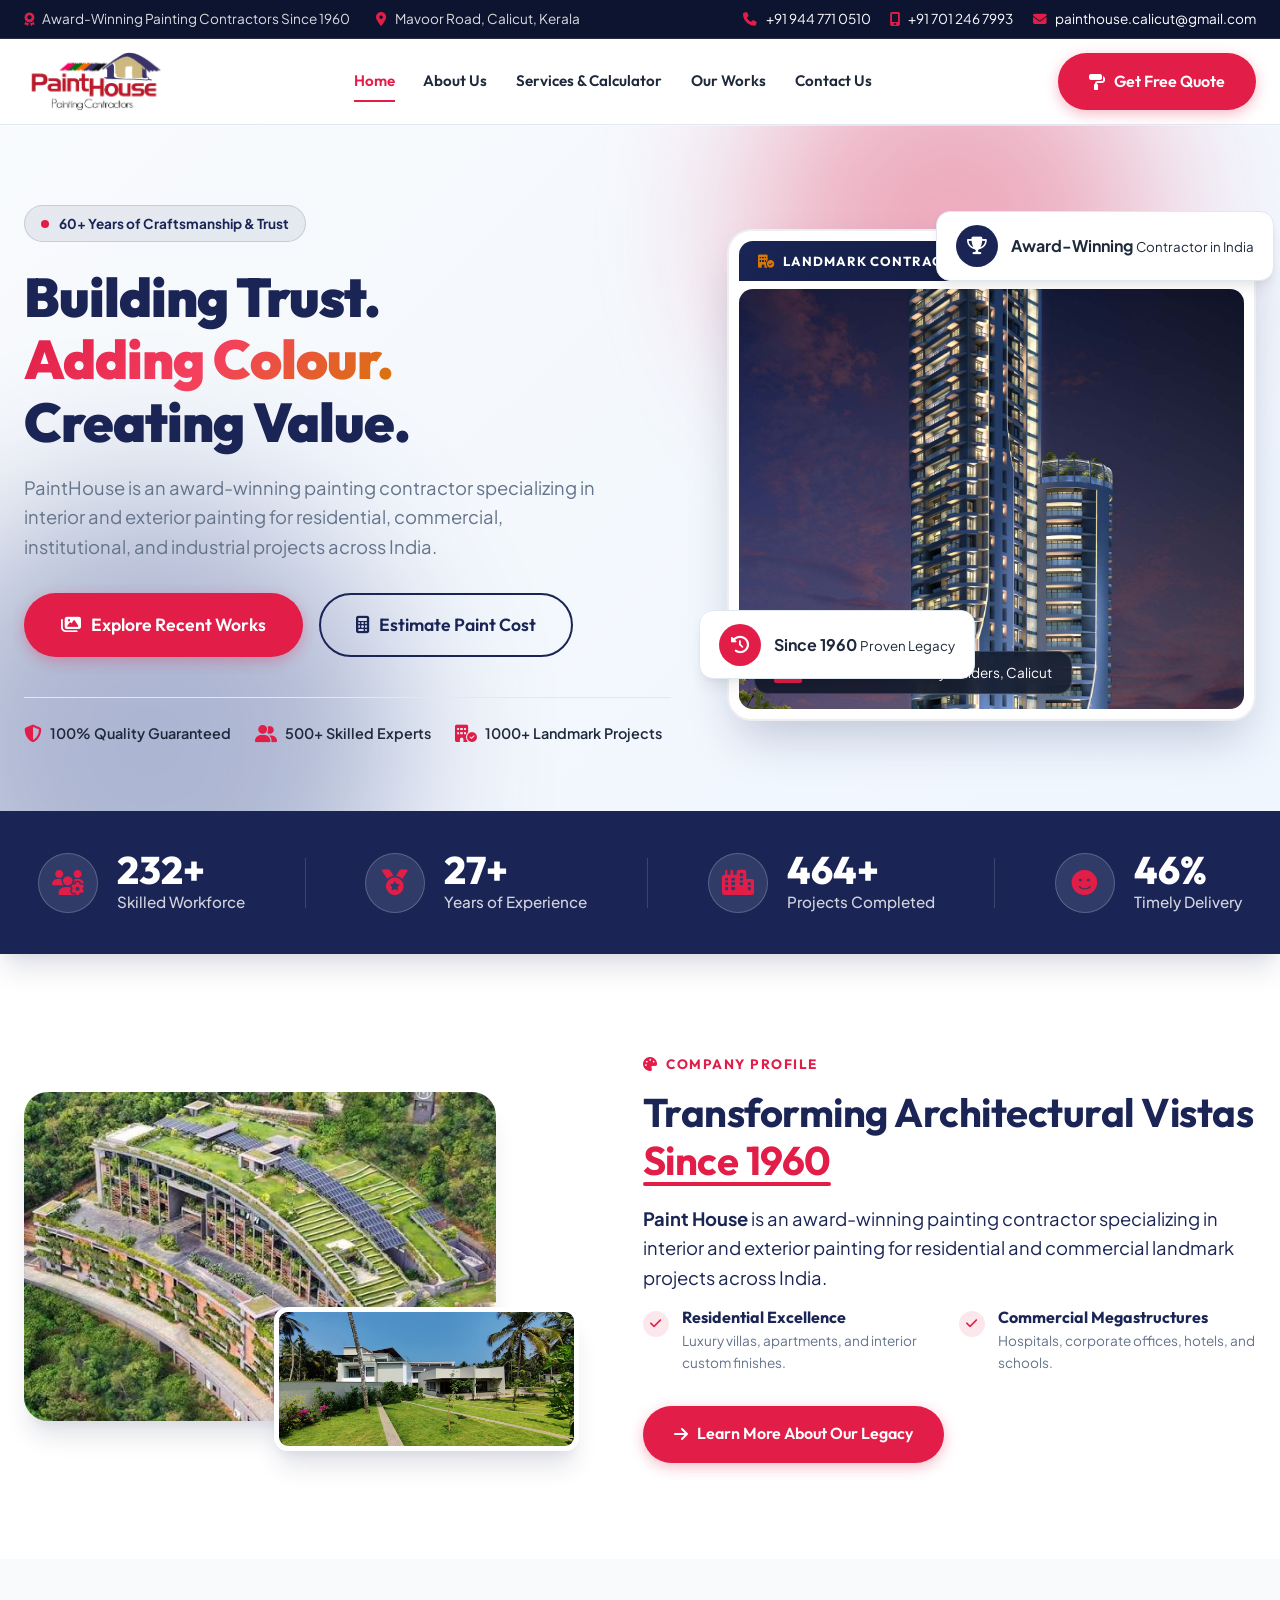
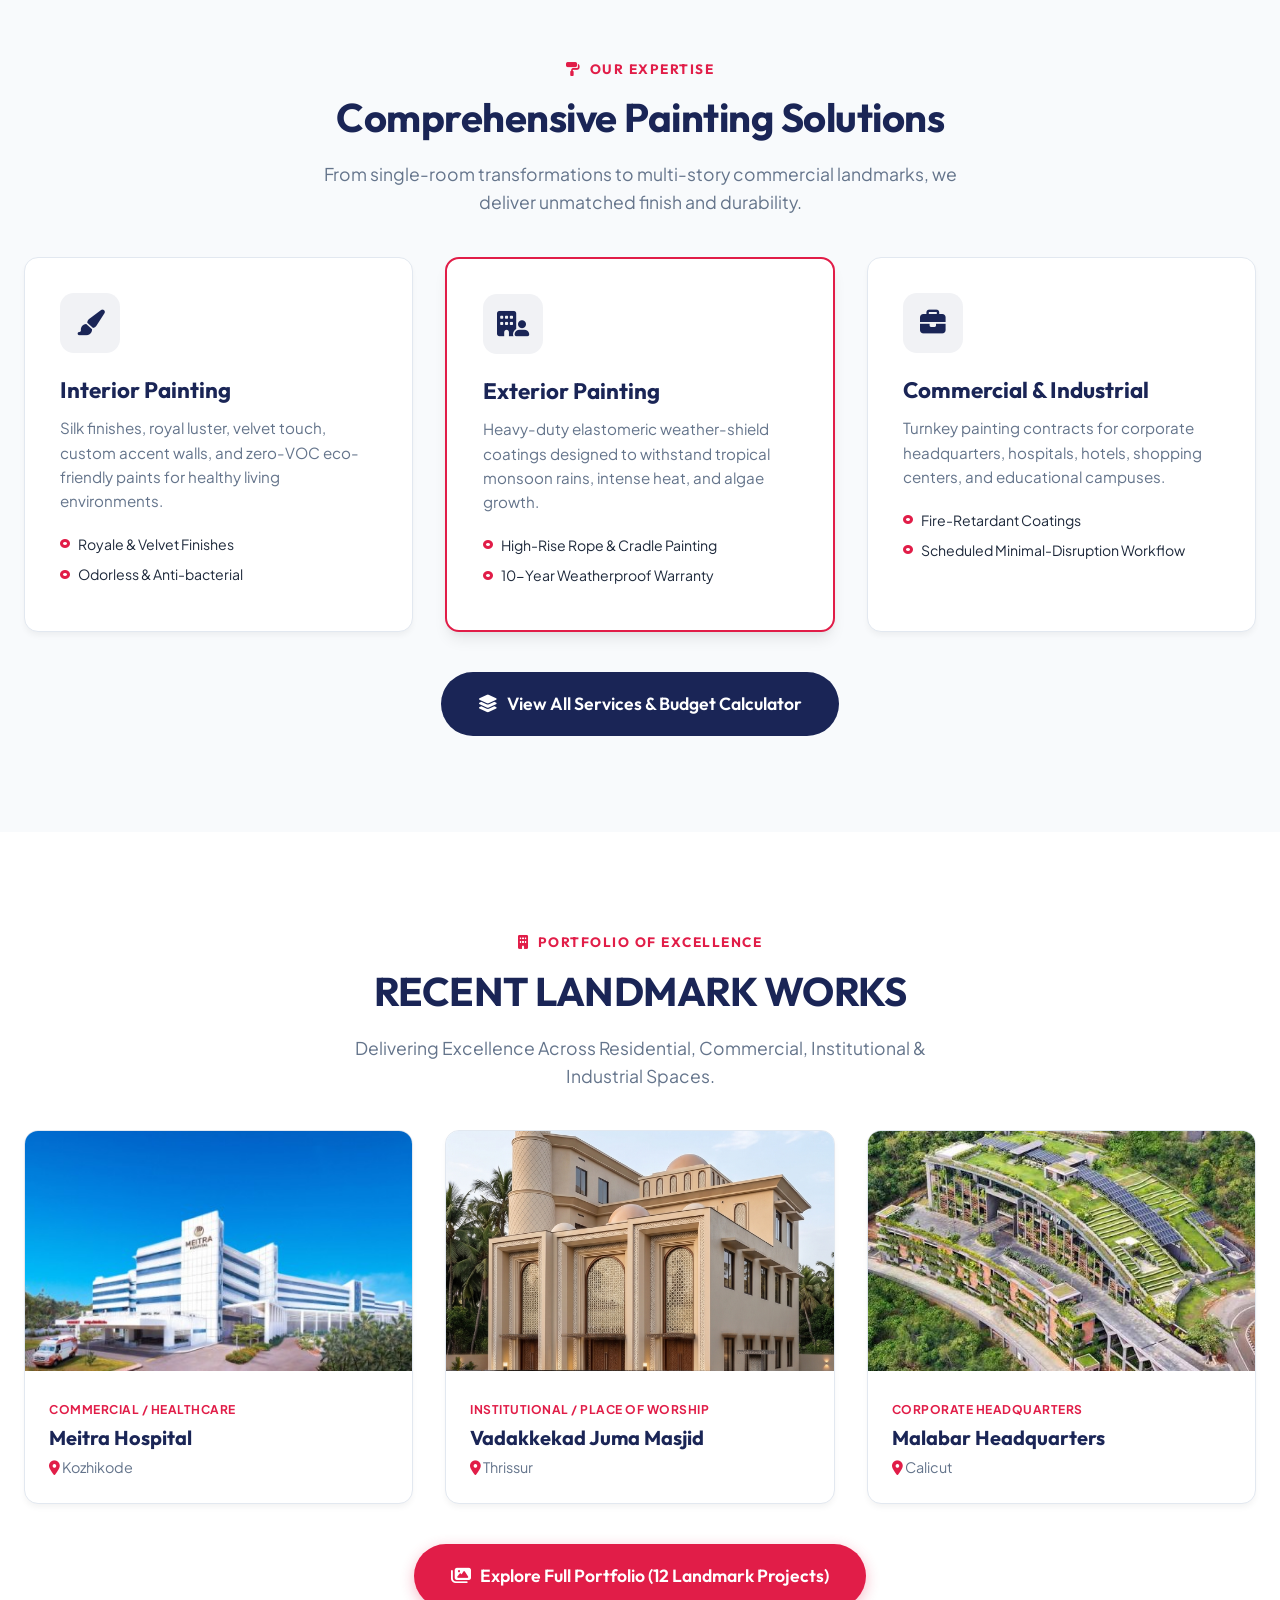
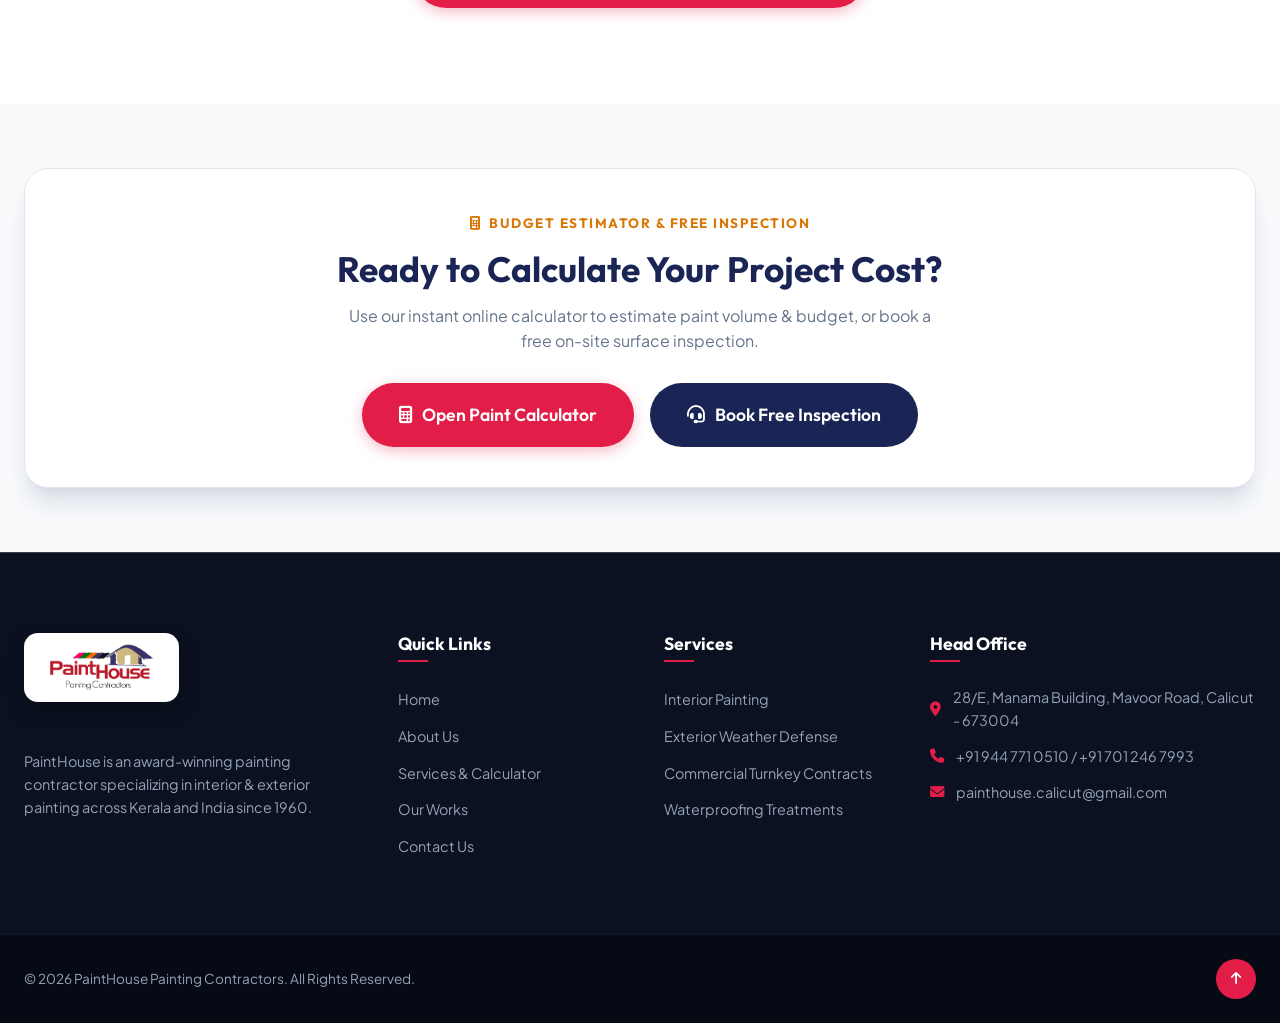
==== commit 57e7ecd7: "multi page" ====
--- a/index.html
+++ b/index.html
@@ -8,7 +8,7 @@
         content="PaintHouse Painting Contractors - Award-winning interior and exterior painting contractors in Kerala and across India since 1960. Building Trust. Adding Colour. Creating Value.">
     <meta name="keywords"
         content="Paint House, Painting Contractors, Calicut, Kerala, Interior Painting, Exterior Painting, Waterproofing, Commercial Painting, Painting India">
-    <title>PaintHouse Painting Contractors | Colour Your Dreams | Award Winning Painters</title>
+    <title>PaintHouse Painting Contractors | Award-Winning Painters Since 1960</title>
 
     <!-- Google Fonts -->
     <link rel="preconnect" href="https://fonts.googleapis.com">
@@ -45,26 +45,25 @@
     <!-- Main Header Navigation -->
     <header class="navbar-header" id="navbar">
         <div class="container navbar-container">
-            <a href="#home" class="brand-logo" aria-label="PaintHouse Painting Contractors">
+            <a href="index.html" class="brand-logo" aria-label="PaintHouse Painting Contractors">
                 <img src="images/logo.png" alt="PaintHouse Painting Contractors Logo" class="navbar-logo-img">
             </a>
 
             <!-- Navigation Links -->
             <nav class="nav-menu" id="navMenu">
-                <a href="#home" class="nav-link active">Home</a>
-                <a href="#about" class="nav-link">About Us</a>
-                <a href="#services" class="nav-link">Services</a>
-                <a href="#projects" class="nav-link">Our Works</a>
-                <a href="#calculator" class="nav-link">Paint Calculator</a>
-                <a href="#contact" class="nav-link">Contact Us</a>
-                <a href="#contact" class="btn btn-primary nav-mobile-cta">
+                <a href="index.html" class="nav-link active">Home</a>
+                <a href="about.html" class="nav-link">About Us</a>
+                <a href="services.html" class="nav-link">Services & Calculator</a>
+                <a href="projects.html" class="nav-link">Our Works</a>
+                <a href="contact.html" class="nav-link">Contact Us</a>
+                <a href="contact.html" class="btn btn-primary nav-mobile-cta">
                     <i class="fa-solid fa-paint-roller"></i> Get Free Quote
                 </a>
             </nav>
 
             <!-- Header Action CTA -->
             <div class="header-actions">
-                <a href="#contact" class="btn btn-primary btn-glow header-cta-btn">
+                <a href="contact.html" class="btn btn-primary btn-glow header-cta-btn">
                     <i class="fa-solid fa-paint-roller"></i> Get Free Quote
                 </a>
                 <button class="mobile-toggle" id="mobileToggle" aria-label="Toggle navigation">
@@ -98,10 +97,10 @@
                 </p>
 
                 <div class="hero-buttons">
-                    <a href="#projects" class="btn btn-primary btn-lg">
+                    <a href="projects.html" class="btn btn-primary btn-lg">
                         <i class="fa-solid fa-images"></i> Explore Recent Works
                     </a>
-                    <a href="#calculator" class="btn btn-outline btn-lg">
+                    <a href="services.html#calculator" class="btn btn-outline btn-lg">
                         <i class="fa-solid fa-calculator"></i> Estimate Paint Cost
                     </a>
                 </div>
@@ -213,7 +212,7 @@
         </div>
     </section>
 
-    <!-- ABOUT US SECTION -->
+    <!-- ABOUT PREVIEW SECTION -->
     <section class="about-section" id="about">
         <div class="container about-container">
             <div class="about-visual">
@@ -240,13 +239,7 @@
 
                 <p class="about-lead">
                     <strong>Paint House</strong> is an award-winning painting contractor specializing in interior and
-                    exterior painting for residential and commercial projects.
-                </p>
-
-                <p class="about-description">
-                    We have proudly served customers across India since 1960. Over the decades, we have grown into a
-                    trusted and reliable company powered by a highly skilled workforce of more than 500 expert artisans
-                    and project managers.
+                    exterior painting for residential and commercial landmark projects across India.
                 </p>
 
                 <div class="about-highlights-grid">
@@ -265,35 +258,18 @@
                             <p>Hospitals, corporate offices, hotels, and schools.</p>
                         </div>
                     </div>
-
-                    <div class="highlight-item">
-                        <div class="item-icon"><i class="fa-solid fa-check"></i></div>
-                        <div>
-                            <h4>Weatherproofing Experts</h4>
-                            <p>Long-lasting exterior protection against severe monsoon weather.</p>
-                        </div>
-                    </div>
-
-                    <div class="highlight-item">
-                        <div class="item-icon"><i class="fa-solid fa-check"></i></div>
-                        <div>
-                            <h4>Uncompromised Safety</h4>
-                            <p>High-rise cradle painting and certified safety protocols.</p>
-                        </div>
-                    </div>
-                </div>
-
-                <div class="brochure-quote-box">
-                    <i class="fa-solid fa-quote-left quote-icon"></i>
-                    <p class="quote-text">
-                        "Each project reflects our commitment to quality, attention to detail and timely delivery."
-                    </p>
+                </div>
+
+                <div style="margin-top: 1.8rem;">
+                    <a href="about.html" class="btn btn-primary">
+                        <i class="fa-solid fa-arrow-right"></i> Learn More About Our Legacy
+                    </a>
                 </div>
             </div>
         </div>
     </section>
 
-    <!-- SERVICES SECTION -->
+    <!-- FEATURED SERVICES PREVIEW -->
     <section class="services-section" id="services">
         <div class="container">
             <div class="section-header text-center">
@@ -302,8 +278,7 @@
                 </div>
                 <h2 class="section-title">Comprehensive Painting Solutions</h2>
                 <p class="section-subtitle">
-                    From single-room transformations to multi-story commercial landmarks, we deliver unmatched finish
-                    and durability.
+                    From single-room transformations to multi-story commercial landmarks, we deliver unmatched finish and durability.
                 </p>
             </div>
 
@@ -314,12 +289,10 @@
                         <i class="fa-solid fa-paint-brush"></i>
                     </div>
                     <h3>Interior Painting</h3>
-                    <p>Silk finishes, royal luster, velvet touch, custom accent walls, and zero-VOC eco-friendly paints
-                        for healthy living environments.</p>
+                    <p>Silk finishes, royal luster, velvet touch, custom accent walls, and zero-VOC eco-friendly paints for healthy living environments.</p>
                     <ul class="service-list">
                         <li><i class="fa-solid fa-circle-dot"></i> Royale & Velvet Finishes</li>
                         <li><i class="fa-solid fa-circle-dot"></i> Odorless & Anti-bacterial</li>
-                        <li><i class="fa-solid fa-circle-dot"></i> Wall Texture & Stencil Art</li>
                     </ul>
                 </div>
 
@@ -329,11 +302,9 @@
                         <i class="fa-solid fa-building-user"></i>
                     </div>
                     <h3>Exterior Painting</h3>
-                    <p>Heavy-duty elastomeric weather-shield coatings designed to withstand tropical monsoon rains,
-                        intense heat, and algae growth.</p>
+                    <p>Heavy-duty elastomeric weather-shield coatings designed to withstand tropical monsoon rains, intense heat, and algae growth.</p>
                     <ul class="service-list">
                         <li><i class="fa-solid fa-circle-dot"></i> High-Rise Rope & Cradle Painting</li>
-                        <li><i class="fa-solid fa-circle-dot"></i> UV-Resistant Color Defense</li>
                         <li><i class="fa-solid fa-circle-dot"></i> 10-Year Weatherproof Warranty</li>
                     </ul>
                 </div>
@@ -344,94 +315,41 @@
                         <i class="fa-solid fa-briefcase"></i>
                     </div>
                     <h3>Commercial & Industrial</h3>
-                    <p>Turnkey painting contracts for corporate headquarters, hospitals, hotels, shopping centers, and
-                        educational campuses.</p>
+                    <p>Turnkey painting contracts for corporate headquarters, hospitals, hotels, shopping centers, and educational campuses.</p>
                     <ul class="service-list">
                         <li><i class="fa-solid fa-circle-dot"></i> Fire-Retardant Coatings</li>
-                        <li><i class="fa-solid fa-circle-dot"></i> Epoxy Floor Coatings</li>
                         <li><i class="fa-solid fa-circle-dot"></i> Scheduled Minimal-Disruption Workflow</li>
                     </ul>
                 </div>
-
-                <!-- Service 4 -->
-                <div class="service-card">
-                    <div class="card-icon-box">
-                        <i class="fa-solid fa-droplet-slash"></i>
-                    </div>
-                    <h3>Waterproofing & Surface Prep</h3>
-                    <p>Advanced masonry diagnosis, crack filling, damp-proofing, and multi-layer elastomeric roof
-                        sealing solutions.</p>
-                    <ul class="service-list">
-                        <li><i class="fa-solid fa-circle-dot"></i> Terrace & Balcony Sealing</li>
-                        <li><i class="fa-solid fa-circle-dot"></i> Anti-Fungal Masonry Treatment</li>
-                        <li><i class="fa-solid fa-circle-dot"></i> Deep Wall Sanding & Primer</li>
-                    </ul>
-                </div>
-
-                <!-- Service 5 -->
-                <div class="service-card">
-                    <div class="card-icon-box">
-                        <i class="fa-solid fa-wand-magic-sparkles"></i>
-                    </div>
-                    <h3>Decorative Textures</h3>
-                    <p>Artistic wall effects including Italian Stucco, Metallic Glow, Marble Finish, Rustic Grain, and
-                        Custom Feature Walls.</p>
-                    <ul class="service-list">
-                        <li><i class="fa-solid fa-circle-dot"></i> Italian Lime Plasters</li>
-                        <li><i class="fa-solid fa-circle-dot"></i> Metallic & Glitter Layers</li>
-                        <li><i class="fa-solid fa-circle-dot"></i> Handcrafted Art Panels</li>
-                    </ul>
-                </div>
-
-                <!-- Service 6 -->
-                <div class="service-card">
-                    <div class="card-icon-box">
-                        <i class="fa-solid fa-palette"></i>
-                    </div>
-                    <h3>Color Consultancy</h3>
-                    <p>Professional color scheme recommendations tailored to room lighting, interior decor,
-                        architectural aesthetics, and Vastu principles.</p>
-                    <ul class="service-list">
-                        <li><i class="fa-solid fa-circle-dot"></i> 3D Digital Color Preview</li>
-                        <li><i class="fa-solid fa-circle-dot"></i> Lighting Compatibility Audit</li>
-                        <li><i class="fa-solid fa-circle-dot"></i> On-Site Sample Testing</li>
-                    </ul>
-                </div>
+            </div>
+
+            <div class="text-center" style="margin-top: 2.5rem;">
+                <a href="services.html" class="btn btn-secondary btn-lg">
+                    <i class="fa-solid fa-layer-group"></i> View All Services & Budget Calculator
+                </a>
             </div>
         </div>
     </section>
 
-    <!-- OUR PROJECTS SECTION (WORKS FROM BROCHURE) -->
+    <!-- FEATURED PROJECTS PREVIEW -->
     <section class="projects-section" id="projects">
         <div class="container">
             <div class="section-header text-center">
                 <div class="section-tag">
                     <i class="fa-solid fa-building"></i> PORTFOLIO OF EXCELLENCE
                 </div>
-                <h2 class="section-title">OUR PROJECTS</h2>
+                <h2 class="section-title">RECENT LANDMARK WORKS</h2>
                 <p class="section-subtitle">
                     Delivering Excellence Across Residential, Commercial, Institutional & Industrial Spaces.
                 </p>
-                <div class="brochure-sub-title">SOME OF OUR RECENT WORKS</div>
-            </div>
-
-            <!-- Portfolio Filter Buttons -->
-            <div class="portfolio-filter-bar">
-                <button class="filter-btn active" data-filter="all">All Projects</button>
-                <button class="filter-btn" data-filter="commercial">Commercial & Corporate</button>
-                <button class="filter-btn" data-filter="institutional">Institutional & Civic</button>
-                <button class="filter-btn" data-filter="residential">Residential & Villas</button>
-                <button class="filter-btn" data-filter="hospitality">Hospitality & Hotels</button>
             </div>
 
             <!-- Portfolio Grid -->
-            <div class="projects-grid" id="projectsGrid">
-
+            <div class="projects-grid">
                 <!-- 1. Meitra Hospital -->
-                <div class="project-card" data-category="commercial institutional">
+                <div class="project-card">
                     <div class="project-img-wrapper">
-                        <img src="images/meitra.jpg"
-                            alt="Meitra Hospital Kozhikode" class="project-img">
+                        <img src="images/meitra.jpg" alt="Meitra Hospital Kozhikode" class="project-img">
                         <div class="project-overlay">
                             <button class="lightbox-trigger" data-title="Meitra Hospital" data-location="Kozhikode"
                                 data-desc="Complete exterior weather-proofing and interior acoustic hygienic painting for a multi-specialty hospital campus."
@@ -448,13 +366,11 @@
                 </div>
 
                 <!-- 2. Vadakkekad Juma Masjid -->
-                <div class="project-card" data-category="institutional">
+                <div class="project-card">
                     <div class="project-img-wrapper">
-                        <img src="images/juma masjid.png"
-                            alt="Vadakkekad Juma Masjid Thrissur" class="project-img">
+                        <img src="images/juma masjid.png" alt="Vadakkekad Juma Masjid Thrissur" class="project-img">
                         <div class="project-overlay">
-                            <button class="lightbox-trigger" data-title="Vadakkekad Juma Masjid"
-                                data-location="Thrissur"
+                            <button class="lightbox-trigger" data-title="Vadakkekad Juma Masjid" data-location="Thrissur"
                                 data-desc="Intricate architectural restoration, dome painting, and exterior weather defense."
                                 data-img="images/juma masjid.png">
                                 <i class="fa-solid fa-expand"></i> View Details
@@ -468,72 +384,10 @@
                     </div>
                 </div>
 
-                <!-- 3. CPIM District Committee Office -->
-                <div class="project-card" data-category="institutional commercial">
+                <!-- 3. Malabar Headquarters -->
+                <div class="project-card">
                     <div class="project-img-wrapper">
-                        <img src="images/CPIM Malappuram.jpg"
-                            alt="CPIM District Committee Office Malappuram" class="project-img">
-                        <div class="project-overlay">
-                            <button class="lightbox-trigger" data-title="CPIM District Committee Office"
-                                data-location="Malappuram"
-                                data-desc="Modern exterior facade painting with terracotta accent panel finishing."
-                                data-img="images/CPIM Malappuram.jpg">
-                                <i class="fa-solid fa-expand"></i> View Details
-                            </button>
-                        </div>
-                    </div>
-                    <div class="project-info">
-                        <span class="project-tag">Institutional / Civic Headquarters</span>
-                        <h3>CPIM District Office</h3>
-                        <p class="project-location"><i class="fa-solid fa-location-dot"></i> Malappuram</p>
-                    </div>
-                </div>
-
-                <!-- 4. Oshin Hotel -->
-                <div class="project-card" data-category="hospitality commercial">
-                    <div class="project-img-wrapper">
-                        <img src="images/oshin.png"
-                            alt="Oshin Hotel Calicut" class="project-img">
-                        <div class="project-overlay">
-                            <button class="lightbox-trigger" data-title="Oshin Hotel" data-location="Calicut"
-                                data-desc="Luxury hotel facade illumination coating, lobby Italian stucco textures, and suite guestroom interior finishes."
-                                data-img="images/oshin.png">
-                                <i class="fa-solid fa-expand"></i> View Details
-                            </button>
-                        </div>
-                    </div>
-                    <div class="project-info">
-                        <span class="project-tag">Hospitality & Resort</span>
-                        <h3>Oshin Hotel</h3>
-                        <p class="project-location"><i class="fa-solid fa-location-dot"></i> Calicut</p>
-                    </div>
-                </div>
-
-                <!-- 5. Paragon House -->
-                <div class="project-card" data-category="residential">
-                    <div class="project-img-wrapper">
-                        <img src="images/paragon.jpg"
-                            alt="Paragon House Calicut" class="project-img">
-                        <div class="project-overlay">
-                            <button class="lightbox-trigger" data-title="Paragon House" data-location="Calicut"
-                                data-desc="High-end traditional & luxury residence interior woodwork polishing and silk wall coating."
-                                data-img="images/paragon.jpg">
-                                <i class="fa-solid fa-expand"></i> View Details
-                            </button>
-                        </div>
-                    </div>
-                    <div class="project-info">
-                        <span class="project-tag">Luxury Residential Villa</span>
-                        <h3>Paragon House</h3>
-                        <p class="project-location"><i class="fa-solid fa-location-dot"></i> Calicut</p>
-                    </div>
-                </div>
-
-                <!-- 6. Malabar Headquarters -->
-                <div class="project-card" data-category="commercial">
-                    <div class="project-img-wrapper">
-                        <img src="images/malabar.jpg"
-                            alt="Malabar Headquarters Calicut" class="project-img">
+                        <img src="images/malabar.jpg" alt="Malabar Headquarters Calicut" class="project-img">
                         <div class="project-overlay">
                             <button class="lightbox-trigger" data-title="Malabar Headquarters" data-location="Calicut"
                                 data-desc="Landmark eco-friendly hillside commercial headquarters external weather shield painting."
@@ -548,424 +402,34 @@
                         <p class="project-location"><i class="fa-solid fa-location-dot"></i> Calicut</p>
                     </div>
                 </div>
-
-                <!-- 7. Crescent Flat -->
-                <div class="project-card" data-category="residential commercial">
-                    <div class="project-img-wrapper">
-                        <img src="images/cresent.png"
-                            alt="Crescent Flat Calicut" class="project-img">
-                        <div class="project-overlay">
-                            <button class="lightbox-trigger" data-title="Crescent Flat" data-location="Calicut"
-                                data-desc="High-rise multi-story residential apartment complex cradle painting & waterproofing."
-                                data-img="images/cresent.png">
-                                <i class="fa-solid fa-expand"></i> View Details
-                            </button>
-                        </div>
-                    </div>
-                    <div class="project-info">
-                        <span class="project-tag">High-Rise Residential</span>
-                        <h3>Crescent Flat</h3>
-                        <p class="project-location"><i class="fa-solid fa-location-dot"></i> Calicut</p>
-                    </div>
-                </div>
-
-                <!-- 8. Morickap Lords 83 -->
-                <div class="project-card" data-category="hospitality">
-                    <div class="project-img-wrapper">
-                        <img src="images/Morickap Lords 83.jpg"
-                            alt="Morickap Lords 83 Wayanad" class="project-img">
-                        <div class="project-overlay">
-                            <button class="lightbox-trigger" data-title="Morickap Lords 83" data-location="Wayanad"
-                                data-desc="Hill station resort luxury exterior weather protection and warm wooden texture accents."
-                                data-img="images/Morickap Lords 83.jpg">
-                                <i class="fa-solid fa-expand"></i> View Details
-                            </button>
-                        </div>
-                    </div>
-                    <div class="project-info">
-                        <span class="project-tag">Resort & Hospitality</span>
-                        <h3>Morickap Lords 83</h3>
-                        <p class="project-location"><i class="fa-solid fa-location-dot"></i> Wayanad</p>
-                    </div>
-                </div>
-
-                <!-- 9. Ibrahim Haji House -->
-                <div class="project-card" data-category="residential">
-                    <div class="project-img-wrapper">
-                        <img src="images/Ibrahim Haji House.jpg"
-                            alt="Ibrahim Haji House Calicut" class="project-img">
-                        <div class="project-overlay">
-                            <button class="lightbox-trigger" data-title="Ibrahim Haji House" data-location="Calicut"
-                                data-desc="Palatial luxury mansion exterior lighting glow paint & royal interior luster."
-                                data-img="images/Ibrahim Haji House.jpg">
-                                <i class="fa-solid fa-expand"></i> View Details
-                            </button>
-                        </div>
-                    </div>
-                    <div class="project-info">
-                        <span class="project-tag">Grand Residential Mansion</span>
-                        <h3>Ibrahim Haji House</h3>
-                        <p class="project-location"><i class="fa-solid fa-location-dot"></i> Calicut</p>
-                    </div>
-                </div>
-
-                <!-- 10. Meralda Jewels -->
-                <div class="project-card" data-category="commercial">
-                    <div class="project-img-wrapper">
-                        <img src="images/Meralda Jewels.avif"
-                            alt="Meralda Jewels Kannur" class="project-img">
-                        <div class="project-overlay">
-                            <button class="lightbox-trigger" data-title="Meralda Jewels" data-location="Kannur"
-                                data-desc="High-end retail jewelry showroom facade with gold texture and interior ambient walls."
-                                data-img="images/Meralda Jewels.avif">
-                                <i class="fa-solid fa-expand"></i> View Details
-                            </button>
-                        </div>
-                    </div>
-                    <div class="project-info">
-                        <span class="project-tag">Luxury Commercial Retail</span>
-                        <h3>Meralda Jewels</h3>
-                        <p class="project-location"><i class="fa-solid fa-location-dot"></i> Kannur</p>
-                    </div>
-                </div>
-
-                <!-- 11. Gokulam Public School -->
-                <div class="project-card" data-category="institutional">
-                    <div class="project-img-wrapper">
-                        <img src="images/Gokulam Public School.jpg"
-                            alt="Gokulam Public School Kozhikode" class="project-img">
-                        <div class="project-overlay">
-                            <button class="lightbox-trigger" data-title="Gokulam Public School"
-                                data-location="Kozhikode"
-                                data-desc="Vibrant, non-toxic educational campus interior and durable exterior weather protection."
-                                data-img="images/Gokulam Public School.jpg">
-                                <i class="fa-solid fa-expand"></i> View Details
-                            </button>
-                        </div>
-                    </div>
-                    <div class="project-info">
-                        <span class="project-tag">Educational Institution</span>
-                        <h3>Gokulam Public School</h3>
-                        <p class="project-location"><i class="fa-solid fa-location-dot"></i> Kozhikode</p>
-                    </div>
-                </div>
-
-                <!-- 12. Sree Gokulam Medical College -->
-                <div class="project-card" data-category="institutional commercial">
-                    <div class="project-img-wrapper">
-                        <img src="images/Gokulam medical college.jpg"
-                            alt="Sree Gokulam Medical College Trivandrum" class="project-img">
-                        <div class="project-overlay">
-                            <button class="lightbox-trigger" data-title="Sree Gokulam Medical College"
-                                data-location="Trivandrum"
-                                data-desc="Large-scale campus complex complete exterior paint coating and hospital wing sanitation painting."
-                                data-img="images/Gokulam medical college.jpg">
-                                <i class="fa-solid fa-expand"></i> View Details
-                            </button>
-                        </div>
-                    </div>
-                    <div class="project-info">
-                        <span class="project-tag">Medical & Educational Campus</span>
-                        <h3>Sree Gokulam Medical College</h3>
-                        <p class="project-location"><i class="fa-solid fa-location-dot"></i> Trivandrum</p>
-                    </div>
-                </div>
-
-            </div>
-
-            <!-- Quality Quote Footer -->
-            <div class="brochure-footer-quote">
-                <div class="quote-line"></div>
-                <p>Each project reflects our commitment to quality, attention to detail and timely delivery. <i
-                        class="fa-solid fa-quote-right red-quote"></i></p>
-                <div class="quote-line"></div>
+            </div>
+
+            <div class="text-center" style="margin-top: 2.5rem;">
+                <a href="projects.html" class="btn btn-primary btn-lg">
+                    <i class="fa-solid fa-images"></i> Explore Full Portfolio (12 Landmark Projects)
+                </a>
             </div>
         </div>
     </section>
 
-    <!-- PAINT CALCULATOR & BUDGET ESTIMATOR SECTION -->
-    <section class="calculator-section" id="calculator">
+    <!-- ESTIMATOR & CONTACT BANNER -->
+    <section class="calculator-section" style="padding: 4rem 0;">
         <div class="container">
-            <div class="calc-card-wrapper">
-                <div class="calc-header">
-                    <div class="section-tag light-tag">
-                        <i class="fa-solid fa-calculator"></i> BUDGET ESTIMATOR
-                    </div>
-                    <h2>Instant Paint & Cost Estimator</h2>
-                    <p>Enter your surface area details below to get an instant estimate for paint volume (Liters) and
-                        project budget.</p>
-                </div>
-
-                <div class="calc-grid">
-                    <!-- Calculator Inputs -->
-                    <div class="calc-inputs-box">
-                        <div class="form-group">
-                            <label for="calcArea"><i class="fa-solid fa-ruler-combined"></i> Total Surface Area (in
-                                Square Feet):</label>
-                            <input type="number" id="calcArea" value="1200" min="100" max="50000" step="50">
-                            <small class="help-text">E.g., A standard 2BHK flat interior walls = approx. 1,200 to 1,800
-                                sq.ft.</small>
-                        </div>
-
-                        <div class="form-group">
-                            <label for="calcService"><i class="fa-solid fa-paintbrush"></i> Service & Finish
-                                Type:</label>
-                            <select id="calcService">
-                                <option value="interior_standard">Interior Premium Emulsion (₹250/sq.ft)</option>
-                                <option value="exterior_weather">Exterior Weather-Shield Defense (₹265/sq.ft)</option>
-                                <option value="interior_royale">Interior Royale Luxury (Washable — ₹275/sq.ft)</option>
-                                <option value="waterproofing">Waterproofing + Damp-Shield (₹285/sq.ft)</option>
-                                <option value="texture">Artistic Texture & Italian Stucco (₹300/sq.ft)</option>
-                            </select>
-                        </div>
-
-                        <div class="form-group">
-                            <label for="calcCoats"><i class="fa-solid fa-layer-group"></i> Number of Coats:</label>
-                            <select id="calcCoats">
-                                <option value="2" selected>2 Coats + 1 Primer (Recommended Standard)</option>
-                                <option value="3">3 Coats Premium Heavy Finish</option>
-                                <option value="1">1 Touch-up Coat</option>
-                            </select>
-                        </div>
-
-                        <button id="calculateBtn" class="btn btn-primary btn-block btn-lg">
-                            <i class="fa-solid fa-calculator"></i> Calculate Estimate
-                        </button>
-                    </div>
-
-                    <!-- Calculator Results Box -->
-                    <div class="calc-results-box" id="calcResultsBox">
-                        <h3><i class="fa-solid fa-chart-pie"></i> Estimated Output</h3>
-
-                        <div class="result-metric">
-                            <span class="metric-label">Estimated Paint Required:</span>
-                            <strong class="metric-val" id="resultLiters">18 - 22 Liters</strong>
-                            <small>Includes Primer + 2 Finish Coats</small>
-                        </div>
-
-                        <div class="result-metric highlight-metric">
-                            <span class="metric-label">Estimated Total Budget Range:</span>
-                            <strong class="metric-val text-crimson" id="resultPrice">₹3,00,000 - ₹3,60,000*</strong>
-                            <small>*Includes material cost, surface preparation & expert labor.</small>
-                        </div>
-
-                        <div class="result-breakdown">
-                            <div class="breakdown-item">
-                                <i class="fa-solid fa-check text-green"></i> Free Color Consultation Included
-                            </div>
-                            <div class="breakdown-item">
-                                <i class="fa-solid fa-check text-green"></i> Dust-free Sanding & Scaffolding
-                            </div>
-                            <div class="breakdown-item">
-                                <i class="fa-solid fa-check text-green"></i> PaintHouse Workmanship Warranty
-                            </div>
-                        </div>
-
-                        <a href="#contact" class="btn btn-secondary btn-block">
-                            <i class="fa-brands fa-whatsapp"></i> Book Site Inspection For Final Quote
-                        </a>
-                    </div>
-                </div>
-            </div>
-        </div>
-    </section>
-
-    <!-- WHY CHOOSE US SECTION -->
-    <section class="why-section">
-        <div class="container">
-            <div class="section-header text-center">
-                <div class="section-tag">
-                    <i class="fa-solid fa-shield-cat"></i> THE PAINTHOUSE ADVANTAGE
-                </div>
-                <h2 class="section-title">Why Customers Trust PaintHouse</h2>
-                <p class="section-subtitle">Since 1960, we have built a reputation on integrity, flawless craftsmanship,
-                    and customer satisfaction.</p>
-            </div>
-
-            <div class="features-grid">
-                <div class="feature-box">
-                    <div class="feature-icon">
-                        <i class="fa-solid fa-user-ninja"></i>
-                    </div>
-                    <h3>500+ Expert Artisans</h3>
-                    <p>Our workforce consists of trained, background-checked painters, scaffold specialists, and site
-                        supervisors.</p>
-                </div>
-
-                <div class="feature-box">
-                    <div class="feature-icon">
-                        <i class="fa-solid fa-boxes-packing"></i>
-                    </div>
-                    <h3>100% Authentic Paints</h3>
-                    <p>We source directly from leading paint manufacturers ensuring unadulterated premium quality
-                        products.</p>
-                </div>
-
-                <div class="feature-box">
-                    <div class="feature-icon">
-                        <i class="fa-solid fa-stopwatch"></i>
-                    </div>
-                    <h3>Timely Project Completion</h3>
-                    <p>Structured timelines and dedicated project managers ensure your project is completed on schedule.
-                    </p>
-                </div>
-
-                <div class="feature-box">
-                    <div class="feature-icon">
-                        <i class="fa-solid fa-hand-holding-dollar"></i>
-                    </div>
-                    <h3>Transparent Pricing</h3>
-                    <p>Detailed square footage estimation with zero hidden charges or unexpected mid-project cost
-                        escalations.</p>
-                </div>
-            </div>
-        </div>
-    </section>
-
-    <!-- CONTACT US SECTION (WITH BROCHURE ADDRESS & CONTACTS) -->
-    <section class="contact-section" id="contact">
-        <div class="container">
-            <div class="contact-card-layout">
-                <!-- Left Details Box -->
-                <div class="contact-info-panel">
-                    <div class="panel-header">
-                        <div class="panel-logo-wrap">
-                            <img src="images/logo.png" alt="PaintHouse Painting Contractors Logo"
-                                class="panel-logo-img">
-                        </div>
-                        <p class="panel-desc">Get in touch with our team for free site inspection, project consultation,
-                            or quote requests.</p>
-                    </div>
-
-                    <div class="info-items-list">
-                        <!-- Mobile 1 -->
-                        <div class="info-item">
-                            <div class="item-icon-wrap">
-                                <i class="fa-solid fa-phone"></i>
-                            </div>
-                            <div>
-                                <small>Mobile Contact 1</small>
-                                <a href="tel:9447710510" class="info-link">944 771 0510</a>
-                            </div>
-                        </div>
-
-                        <!-- Mobile 2 -->
-                        <div class="info-item">
-                            <div class="item-icon-wrap">
-                                <i class="fa-solid fa-mobile-screen-button"></i>
-                            </div>
-                            <div>
-                                <small>Mobile Contact 2</small>
-                                <a href="tel:7012467993" class="info-link">701 246 7993</a>
-                            </div>
-                        </div>
-
-                        <!-- Email -->
-                        <div class="info-item">
-                            <div class="item-icon-wrap">
-                                <i class="fa-solid fa-envelope"></i>
-                            </div>
-                            <div>
-                                <small>Email Address</small>
-                                <a href="mailto:painthouse.calicut@gmail.com"
-                                    class="info-link">painthouse.calicut@gmail.com</a>
-                            </div>
-                        </div>
-
-                        <!-- Address -->
-                        <div class="info-item">
-                            <div class="item-icon-wrap">
-                                <i class="fa-solid fa-location-dot"></i>
-                            </div>
-                            <div>
-                                <small>Head Office Address</small>
-                                <address class="address-text">
-                                    28/E, Manama Building, Opp. KSRTC Bus Stand,<br>
-                                    Mavoor Road, Calicut - 673004,<br>
-                                    Kerala, India
-                                </address>
-                            </div>
-                        </div>
-                    </div>
-
-                    <!-- Embedded Google Map Box -->
-                    <div class="map-card-box">
-                        <div class="map-card-header">
-                            <span><i class="fa-solid fa-map-location-dot"></i> Store Location — Calicut</span>
-                            <a href="https://maps.google.com/?q=Paint+House+Calicut" target="_blank" rel="noopener" class="map-open-link" title="Open in Google Maps">
-                                <i class="fa-solid fa-arrow-up-right-from-square"></i> Open Maps
-                            </a>
-                        </div>
-                        <div class="map-frame-wrapper">
-                            <iframe src="https://www.google.com/maps/embed?pb=!1m18!1m12!1m3!1d3913.040052198917!2d75.78166!3d11.258464!2m3!1f0!2f0!3f0!3m2!1i1024!2i768!4f13.1!3m3!1m2!1s0x3ba6593788d5f9ab%3A0x29664ce7d888027c!2sPaint%20House!5e0!3m2!1sen!2sin!4v1788526236057!5m2!1sen!2sin"
-                                class="google-map-iframe" allowfullscreen="" loading="lazy" referrerpolicy="strict-origin-when-cross-origin" title="Paint House Calicut Google Maps Location"></iframe>
-                        </div>
-                    </div>
-
-                    <div class="social-links-box">
-                        <span>Connect With Us:</span>
-                        <div class="social-icons">
-                            <a href="#" aria-label="Facebook"><i class="fa-brands fa-facebook-f"></i></a>
-                            <a href="#" aria-label="Instagram"><i class="fa-brands fa-instagram"></i></a>
-                            <a href="#" aria-label="WhatsApp"><i class="fa-brands fa-whatsapp"></i></a>
-                            <a href="#" aria-label="LinkedIn"><i class="fa-brands fa-linkedin-in"></i></a>
-                        </div>
-                    </div>
-                </div>
-
-                <!-- Right Interactive Form -->
-                <div class="contact-form-panel">
-                    <h3><i class="fa-solid fa-paper-plane"></i> Send Us A Message</h3>
-                    <p>Fill out the form below and our paint expert will contact you within 2 hours.</p>
-
-                    <form id="contactForm" class="contact-form">
-                        <div class="form-row">
-                            <div class="form-group">
-                                <label for="fullName">Your Name *</label>
-                                <input type="text" id="fullName" name="Full Name" placeholder="e.g. Rahul Sharma" required>
-                            </div>
-
-                            <div class="form-group">
-                                <label for="phoneNum">Phone Number *</label>
-                                <input type="tel" id="phoneNum" name="Phone Number" placeholder="e.g. 9876543210" required>
-                            </div>
-                        </div>
-
-                        <div class="form-row">
-                            <div class="form-group">
-                                <label for="emailAddr">Email Address</label>
-                                <input type="email" id="emailAddr" name="Email" placeholder="e.g. name@example.com">
-                            </div>
-
-                            <div class="form-group">
-                                <label for="serviceType">Service Required *</label>
-                                <select id="serviceType" name="Service Required" required>
-                                    <option value="" disabled selected>Select a Service</option>
-                                    <option value="Residential Interior">Residential Interior Painting</option>
-                                    <option value="Exterior Painting">Exterior Weatherproofing</option>
-                                    <option value="Commercial Project">Commercial / Industrial Contract</option>
-                                    <option value="Waterproofing">Waterproofing Solution</option>
-                                    <option value="Decorative Texture">Decorative Texture & Stucco</option>
-                                </select>
-                            </div>
-                        </div>
-
-                        <div class="form-group">
-                            <label for="projectLoc">Project Location / City *</label>
-                            <input type="text" id="projectLoc" name="Project Location" placeholder="e.g. Calicut, Kozhikode, Ernakulam..."
-                                required>
-                        </div>
-
-                        <div class="form-group">
-                            <label for="messageText">Project Details or Requirements</label>
-                            <textarea id="messageText" name="Project Details" rows="4"
-                                placeholder="Tell us about your project area (sq. ft.), expected completion time, or any specific color choices..."></textarea>
-                        </div>
-
-                        <button type="submit" class="btn btn-primary btn-block btn-lg">
-                            <i class="fa-solid fa-paper-plane"></i> Submit Request
-                        </button>
-                    </form>
+            <div class="calc-card-wrapper text-center" style="padding: 2.5rem 1.5rem;">
+                <div class="section-tag light-tag" style="justify-content: center;">
+                    <i class="fa-solid fa-calculator"></i> BUDGET ESTIMATOR & FREE INSPECTION
+                </div>
+                <h2 style="font-size: clamp(1.6rem, 4vw, 2.2rem); margin-bottom: 0.8rem;">Ready to Calculate Your Project Cost?</h2>
+                <p style="max-width: 600px; margin: 0 auto 1.8rem auto; color: var(--text-muted);">
+                    Use our instant online calculator to estimate paint volume & budget, or book a free on-site surface inspection.
+                </p>
+                <div style="display: flex; gap: 1rem; justify-content: center; flex-wrap: wrap;">
+                    <a href="services.html#calculator" class="btn btn-primary btn-lg">
+                        <i class="fa-solid fa-calculator"></i> Open Paint Calculator
+                    </a>
+                    <a href="contact.html" class="btn btn-secondary btn-lg">
+                        <i class="fa-solid fa-headset"></i> Book Free Inspection
+                    </a>
                 </div>
             </div>
         </div>
@@ -976,79 +440,81 @@
         <div class="container footer-container">
             <div class="footer-brand">
                 <div class="footer-logo-wrap">
-                    <img src="images/logo.png" alt="PaintHouse Painting Contractors Logo" class="footer-logo-img">
-                </div>
-                <p class="footer-desc">Building Trust. Adding Colour. Creating Value since 1960. Serving residential,
-                    commercial, institutional, and industrial spaces across India.</p>
+                    <img src="images/logo.png" alt="PaintHouse Logo" class="footer-logo-img">
+                </div>
+                <p class="footer-desc">
+                    PaintHouse is an award-winning painting contractor specializing in interior & exterior painting across Kerala and India since 1960.
+                </p>
             </div>
 
             <div class="footer-col">
                 <h4>Quick Links</h4>
                 <ul class="footer-links">
-                    <li><a href="#home">Home</a></li>
-                    <li><a href="#about">Company Profile</a></li>
-                    <li><a href="#services">Our Services</a></li>
-                    <li><a href="#projects">Recent Works</a></li>
-                    <li><a href="#contact">Contact Us</a></li>
+                    <li><a href="index.html">Home</a></li>
+                    <li><a href="about.html">About Us</a></li>
+                    <li><a href="services.html">Services & Calculator</a></li>
+                    <li><a href="projects.html">Our Works</a></li>
+                    <li><a href="contact.html">Contact Us</a></li>
                 </ul>
             </div>
 
             <div class="footer-col">
-                <h4>Our Services</h4>
+                <h4>Services</h4>
                 <ul class="footer-links">
-                    <li><a href="#services">Interior Luxury Painting</a></li>
-                    <li><a href="#services">Exterior Monsoon Shield</a></li>
-                    <li><a href="#services">Commercial Megastructures</a></li>
-                    <li><a href="#services">Waterproofing Treatment</a></li>
-                    <li><a href="#services">Italian Texture & Stucco</a></li>
+                    <li><a href="services.html">Interior Painting</a></li>
+                    <li><a href="services.html">Exterior Weather Defense</a></li>
+                    <li><a href="services.html">Commercial Turnkey Contracts</a></li>
+                    <li><a href="services.html">Waterproofing Treatments</a></li>
                 </ul>
             </div>
 
             <div class="footer-col">
-                <h4>Brochure Contact</h4>
-                <p class="footer-contact-item"><i class="fa-solid fa-phone"></i> +91 944 771 0510</p>
-                <p class="footer-contact-item"><i class="fa-solid fa-mobile-screen"></i> +91 701 246 7993</p>
-                <p class="footer-contact-item"><i class="fa-solid fa-envelope"></i> painthouse.calicut@gmail.com</p>
-                <p class="footer-contact-item"><i class="fa-solid fa-location-dot"></i> Mavoor Road, Calicut - 673004
-                </p>
+                <h4>Head Office</h4>
+                <div class="footer-contact-item">
+                    <i class="fa-solid fa-location-dot"></i>
+                    <span>28/E, Manama Building, Mavoor Road, Calicut - 673004</span>
+                </div>
+                <div class="footer-contact-item">
+                    <i class="fa-solid fa-phone"></i>
+                    <span>+91 944 771 0510 / +91 701 246 7993</span>
+                </div>
+                <div class="footer-contact-item">
+                    <i class="fa-solid fa-envelope"></i>
+                    <span>painthouse.calicut@gmail.com</span>
+                </div>
             </div>
         </div>
 
         <div class="footer-bottom">
             <div class="container footer-bottom-content">
                 <p>&copy; <span id="year">2026</span> PaintHouse Painting Contractors. All Rights Reserved.</p>
-                <a href="#home" class="scroll-top-btn" id="scrollTopBtn" aria-label="Scroll to top">
-                    <i class="fa-solid fa-arrow-up"></i>
-                </a>
+                <a href="#home" class="scroll-top-btn" aria-label="Scroll to top"><i class="fa-solid fa-arrow-up"></i></a>
             </div>
         </div>
     </footer>
 
-    <!-- LIGHTBOX MODAL FOR PROJECTS -->
-    <div class="modal-overlay" id="lightboxModal" aria-hidden="true">
+    <!-- LIGHTBOX MODAL POP-UP -->
+    <div class="modal-overlay" id="lightboxModal">
         <div class="modal-card">
-            <button class="modal-close" id="modalCloseBtn" aria-label="Close Modal">&times;</button>
+            <button class="modal-close" id="modalCloseBtn" aria-label="Close modal">&times;</button>
             <div class="modal-body">
                 <div class="modal-img-box">
-                    <img src="" id="modalImg" alt="Project Large View">
+                    <img id="modalImg" src="" alt="Project Landmark View">
                 </div>
                 <div class="modal-info">
-                    <span class="modal-badge" id="modalLocation">Location</span>
+                    <span class="modal-badge" id="modalLocation">Kozhikode</span>
                     <h2 id="modalTitle">Project Title</h2>
-                    <p id="modalDesc">Detailed description of the project, scope of work, paint finishes used, and
-                        execution timelines.</p>
-                    <a href="#contact" class="btn btn-primary btn-block modal-cta">
-                        <i class="fa-solid fa-envelope"></i> Inquire Similar Project
-                    </a>
+                    <p id="modalDesc">Detailed description of the project execution and paint specification.</p>
+                    <a href="contact.html" class="btn btn-primary">Inquire For Similar Project</a>
                 </div>
             </div>
         </div>
     </div>
 
-    <!-- TOAST NOTIFICATION CONTAINER -->
+    <!-- Toast Notifications -->
     <div class="toast-container" id="toastContainer"></div>
 
-    <!-- JavaScript File -->
+    <!-- Custom Script -->
     <script src="script.js"></script>
 </body>
 
--- a/styles.css
+++ b/styles.css
@@ -407,6 +407,32 @@
     font-size: 1.6rem;
     color: var(--primary-navy);
     cursor: pointer;
+}
+
+/* Subpage Banner Header */
+.subpage-banner {
+    background: linear-gradient(135deg, #1A2556 0%, #0D1430 100%);
+    color: var(--text-white);
+    padding: 4rem 0 4.5rem 0;
+    position: relative;
+    overflow: hidden;
+    border-bottom: 4px solid var(--accent-red);
+}
+
+.subpage-title {
+    font-size: clamp(2rem, 5vw, 3.2rem);
+    color: #FFFFFF;
+    font-weight: 800;
+    margin-bottom: 0.8rem;
+    letter-spacing: -0.5px;
+}
+
+.subpage-subtitle {
+    font-size: clamp(1rem, 2.5vw, 1.15rem);
+    color: rgba(255, 255, 255, 0.82);
+    max-width: 720px;
+    margin: 0 auto;
+    line-height: 1.6;
 }
 
 /* 5. HERO SECTION */
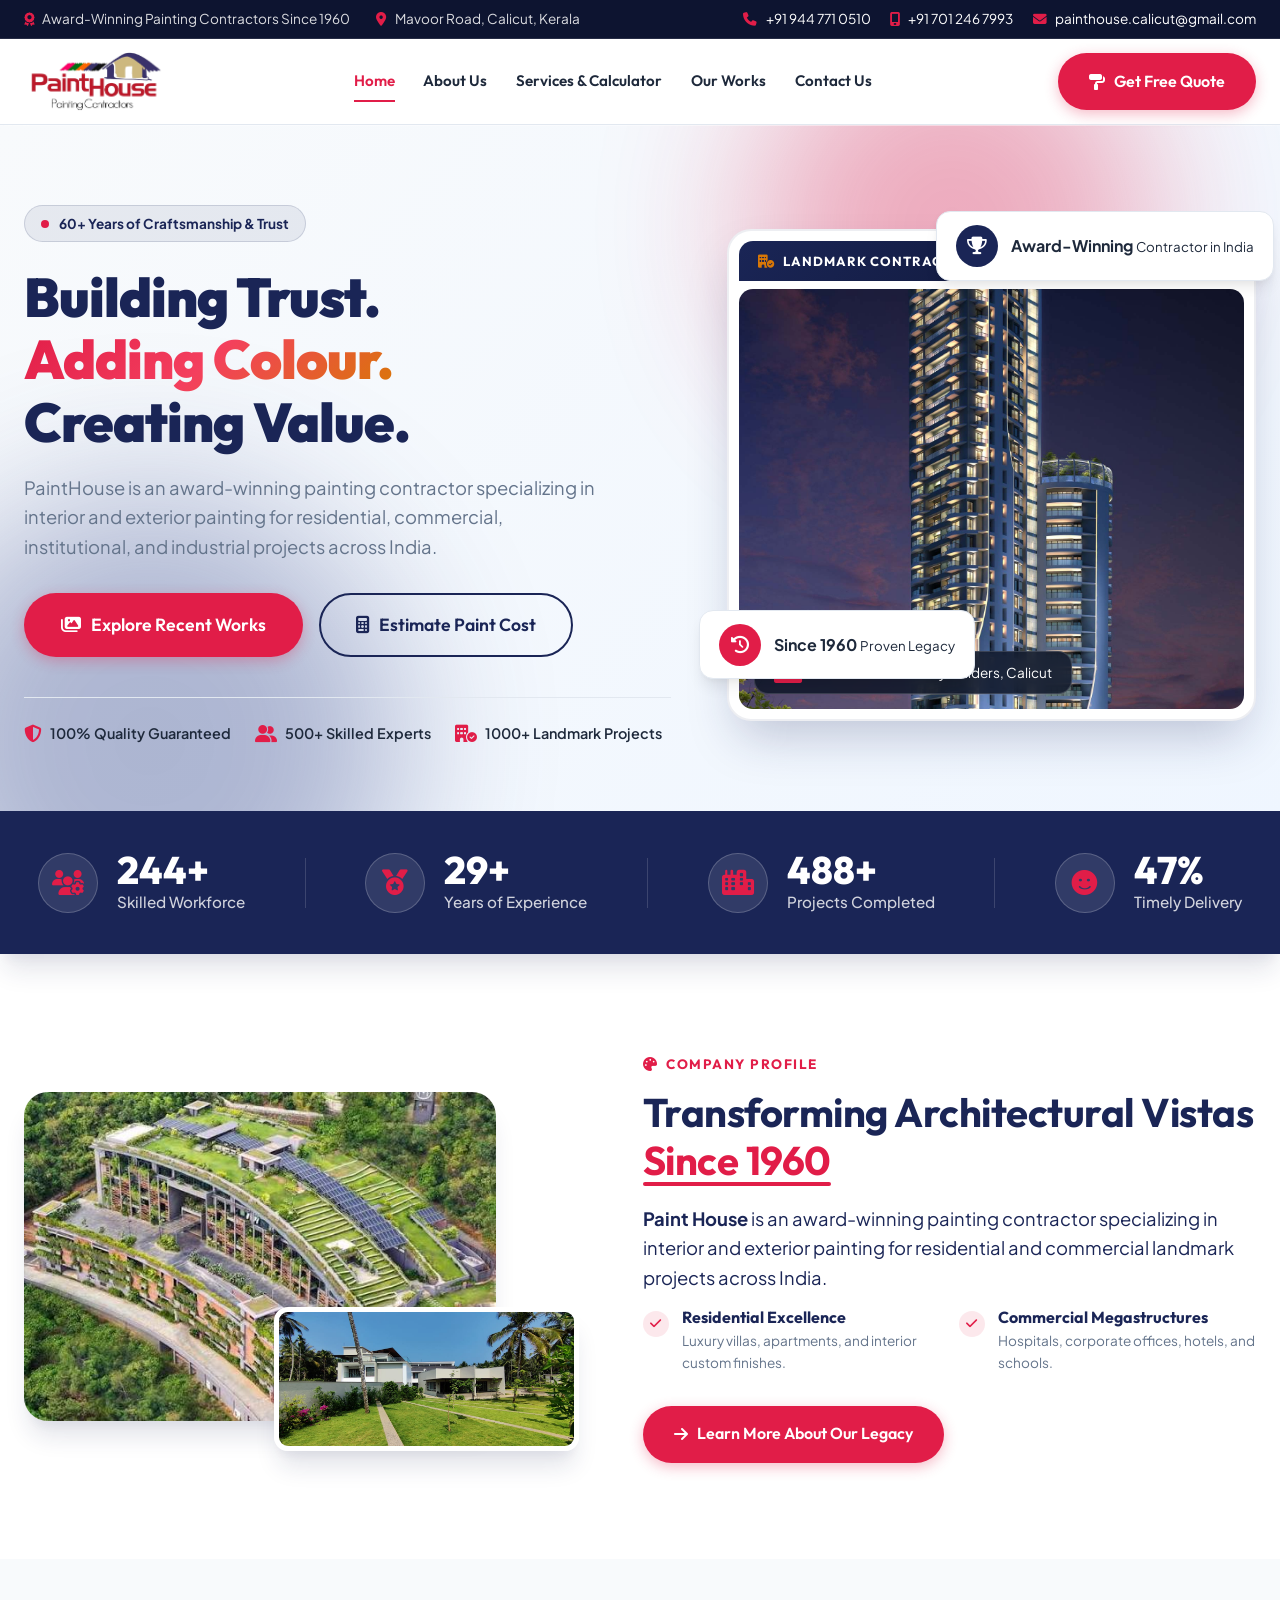
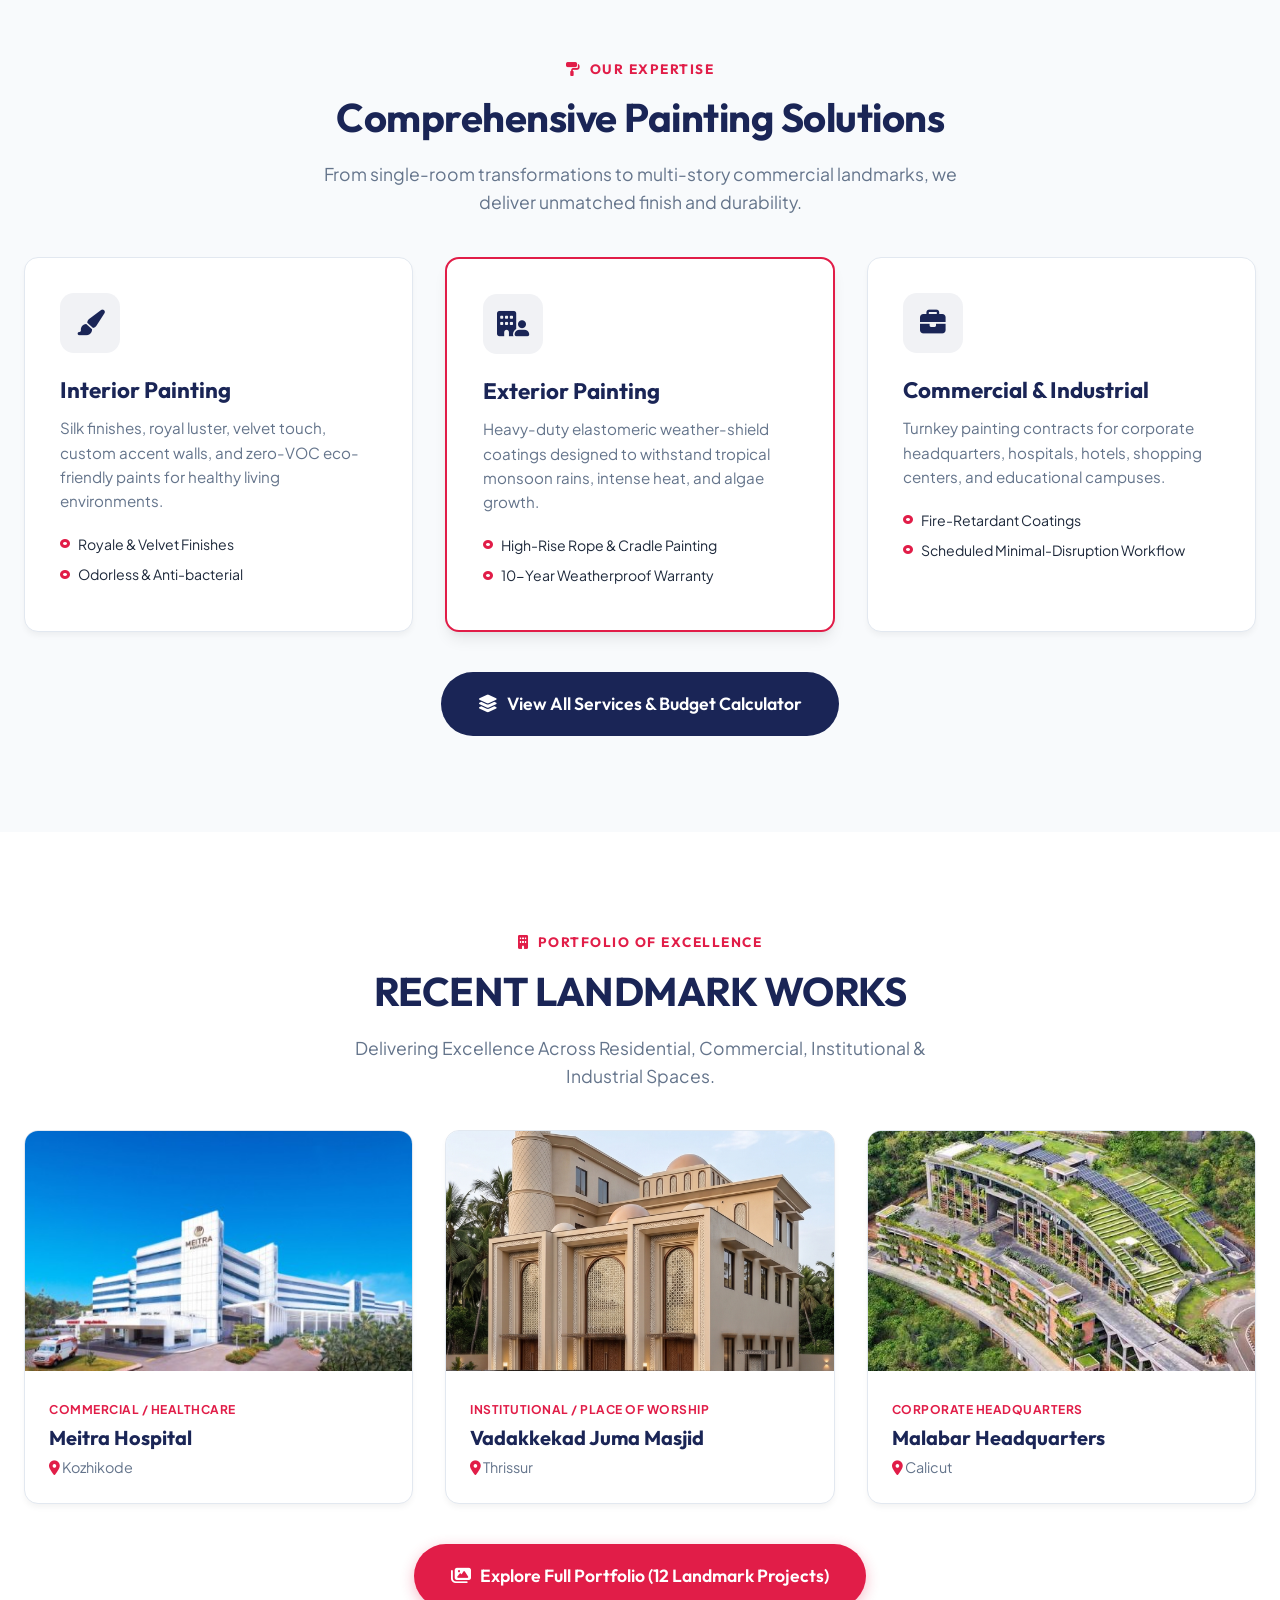
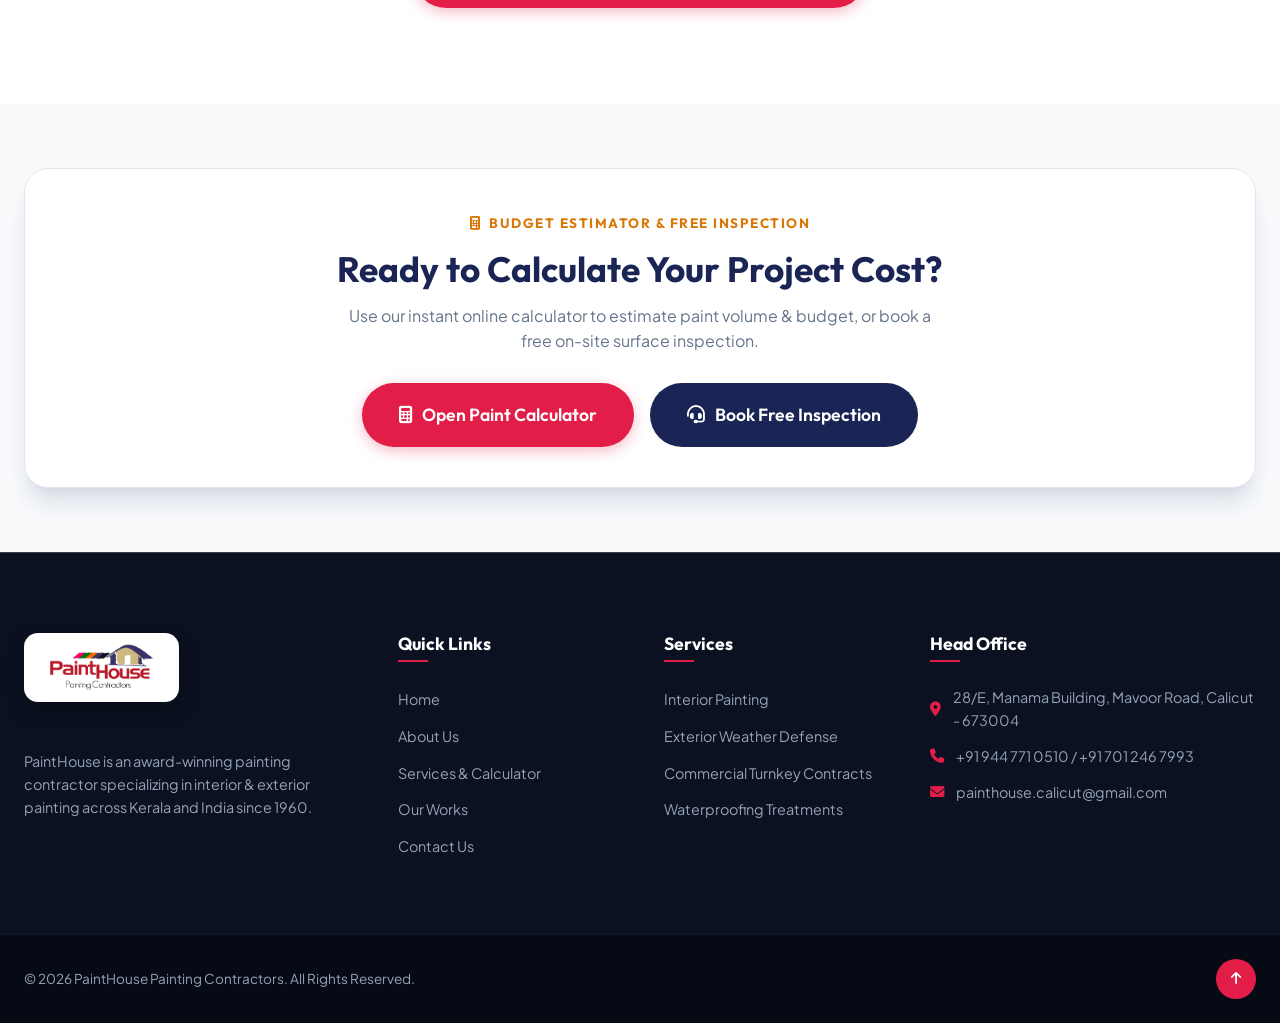
==== commit 55e95f41: "button overflow" ====
--- a/index.html
+++ b/index.html
@@ -423,7 +423,7 @@
                 <p style="max-width: 600px; margin: 0 auto 1.8rem auto; color: var(--text-muted);">
                     Use our instant online calculator to estimate paint volume & budget, or book a free on-site surface inspection.
                 </p>
-                <div style="display: flex; gap: 1rem; justify-content: center; flex-wrap: wrap;">
+                <div class="calc-cta-group" style="display: flex; gap: 1rem; justify-content: center; flex-wrap: wrap;">
                     <a href="services.html#calculator" class="btn btn-primary btn-lg">
                         <i class="fa-solid fa-calculator"></i> Open Paint Calculator
                     </a>
--- a/styles.css
+++ b/styles.css
@@ -170,6 +170,8 @@
     transition: var(--transition-normal);
     text-align: center;
     white-space: nowrap;
+    max-width: 100%;
+    box-sizing: border-box;
 }
 
 .btn-primary {
@@ -1993,6 +1995,20 @@
         margin-top: 1rem;
     }
 
+    /* Responsive Button Wrappers & Text Scaling */
+    .btn {
+        white-space: normal;
+        word-break: break-word;
+        max-width: 100%;
+        text-align: center;
+        justify-content: center;
+    }
+
+    .btn-lg {
+        padding: 0.85rem 1.4rem;
+        font-size: 0.98rem;
+    }
+
     /* Section Spacing & Titles */
     .hero-section {
         padding: 3rem 0 3.5rem 0;
@@ -2220,6 +2236,27 @@
         padding: 0 1rem;
     }
 
+    .btn {
+        width: 100%;
+        display: flex;
+        justify-content: center;
+    }
+
+    .btn-lg {
+        padding: 0.8rem 1.2rem;
+        font-size: 0.95rem;
+        width: 100%;
+    }
+
+    .calc-cta-group {
+        flex-direction: column !important;
+        width: 100%;
+    }
+
+    .calc-cta-group .btn {
+        width: 100%;
+    }
+
     .hero-title {
         font-size: 1.8rem;
     }
@@ -2266,6 +2303,18 @@
 @media (max-width: 380px) {
     .container {
         padding: 0 0.75rem;
+    }
+
+    .btn {
+        padding: 0.7rem 0.85rem;
+        font-size: 0.88rem;
+        width: 100%;
+    }
+
+    .btn-lg {
+        padding: 0.75rem 0.9rem;
+        font-size: 0.9rem;
+        width: 100%;
     }
 
     .calc-card-wrapper,
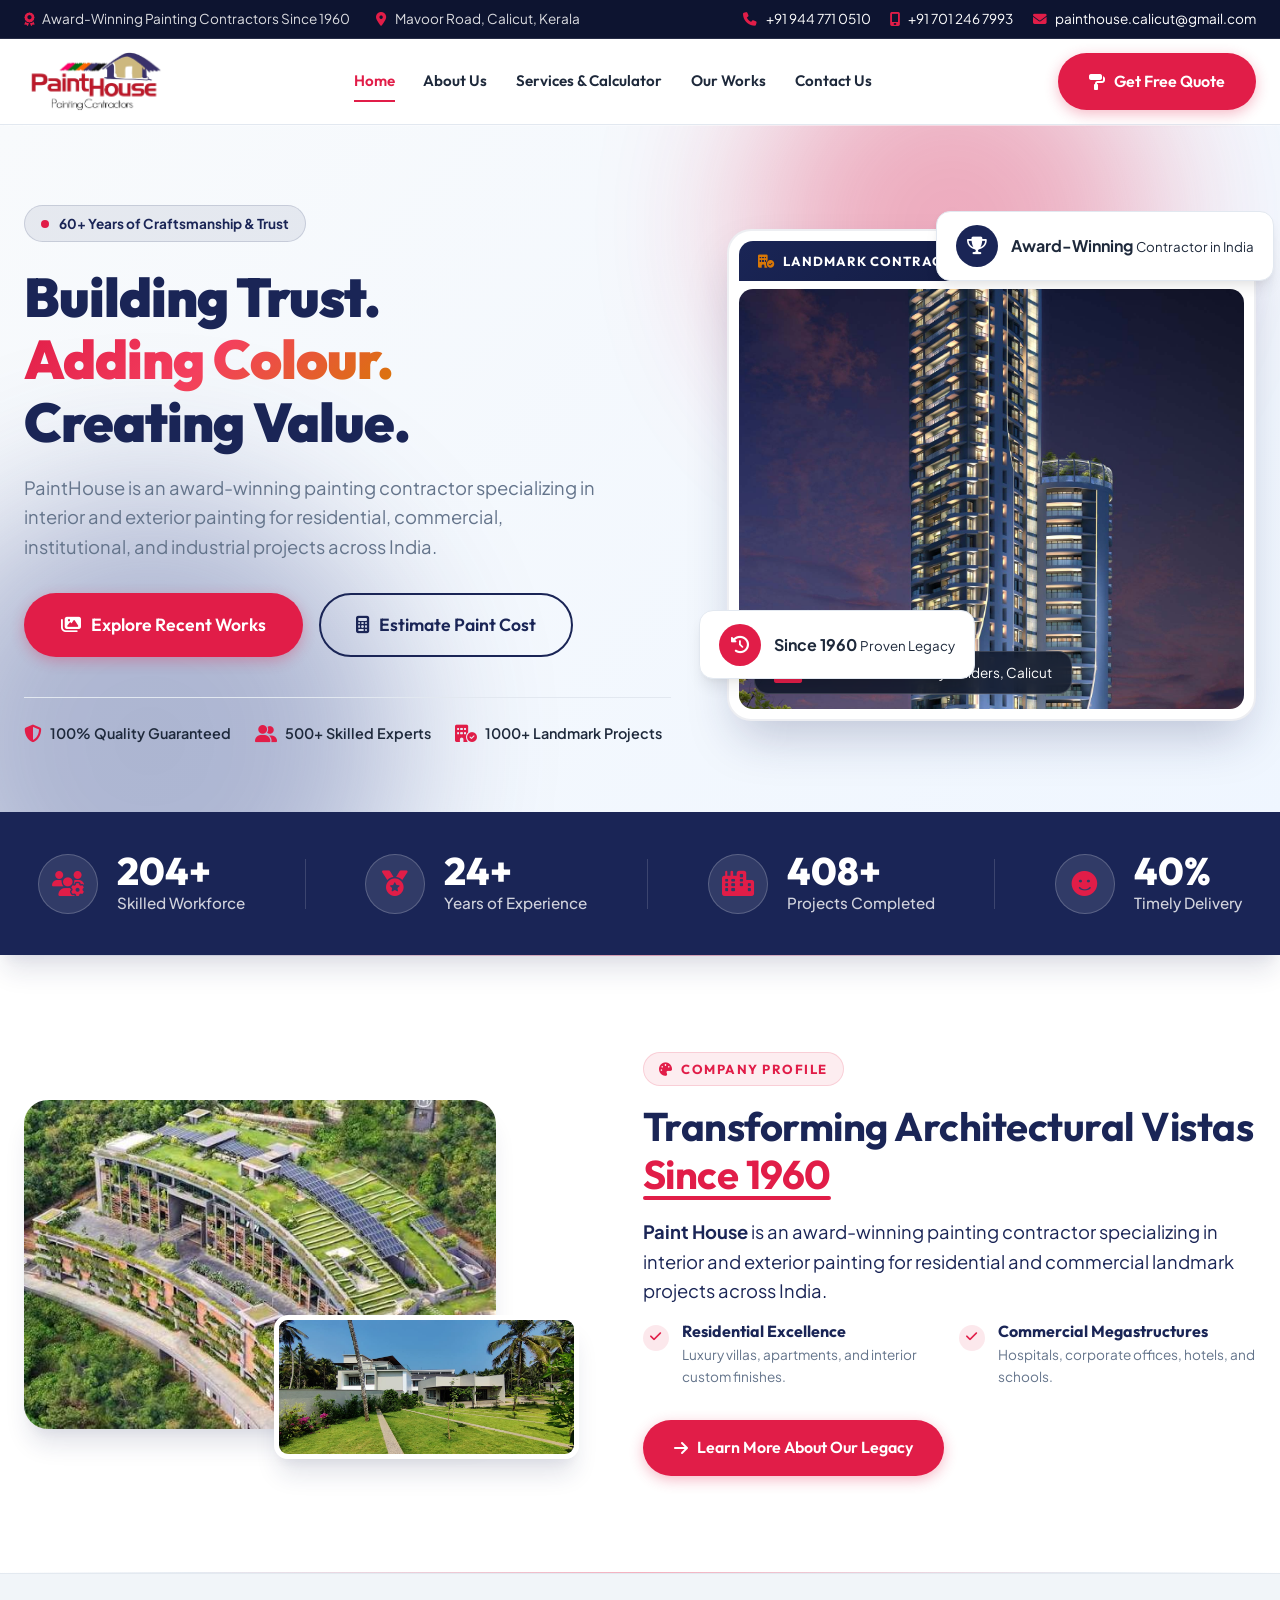
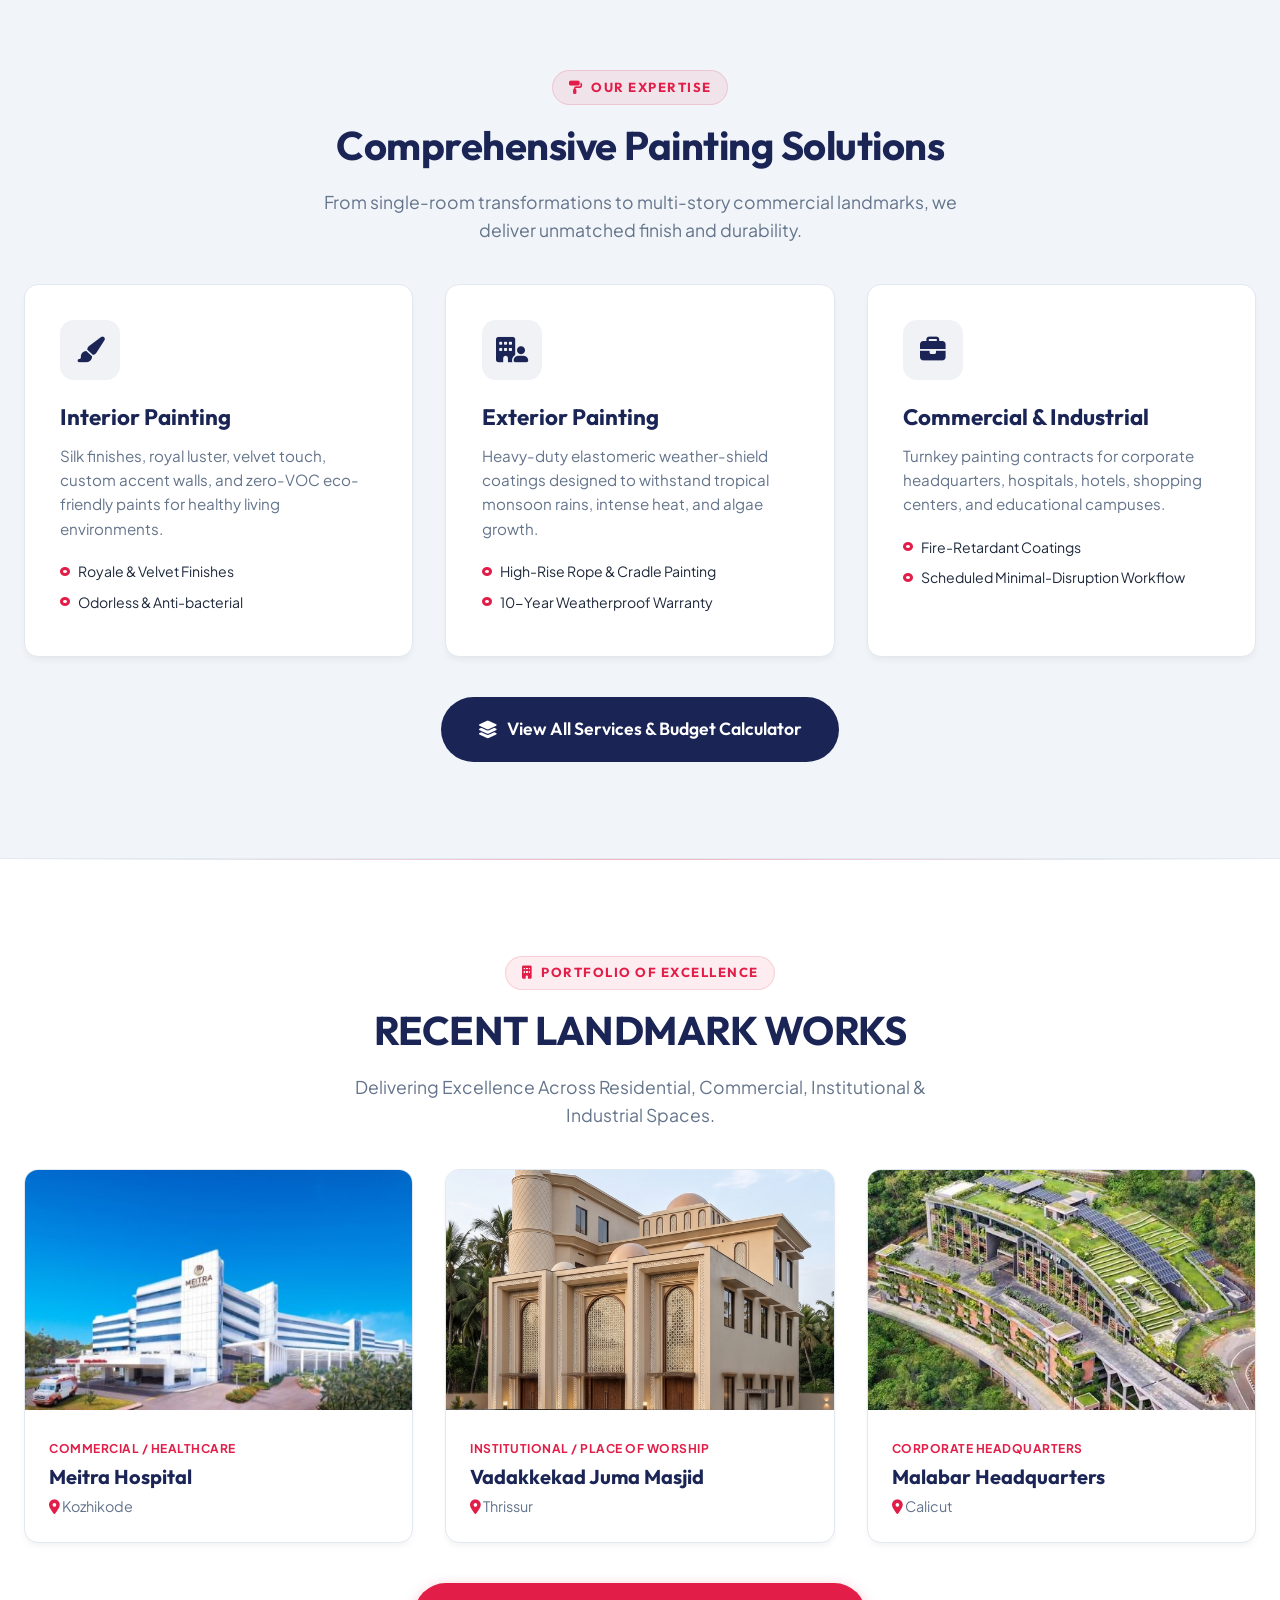
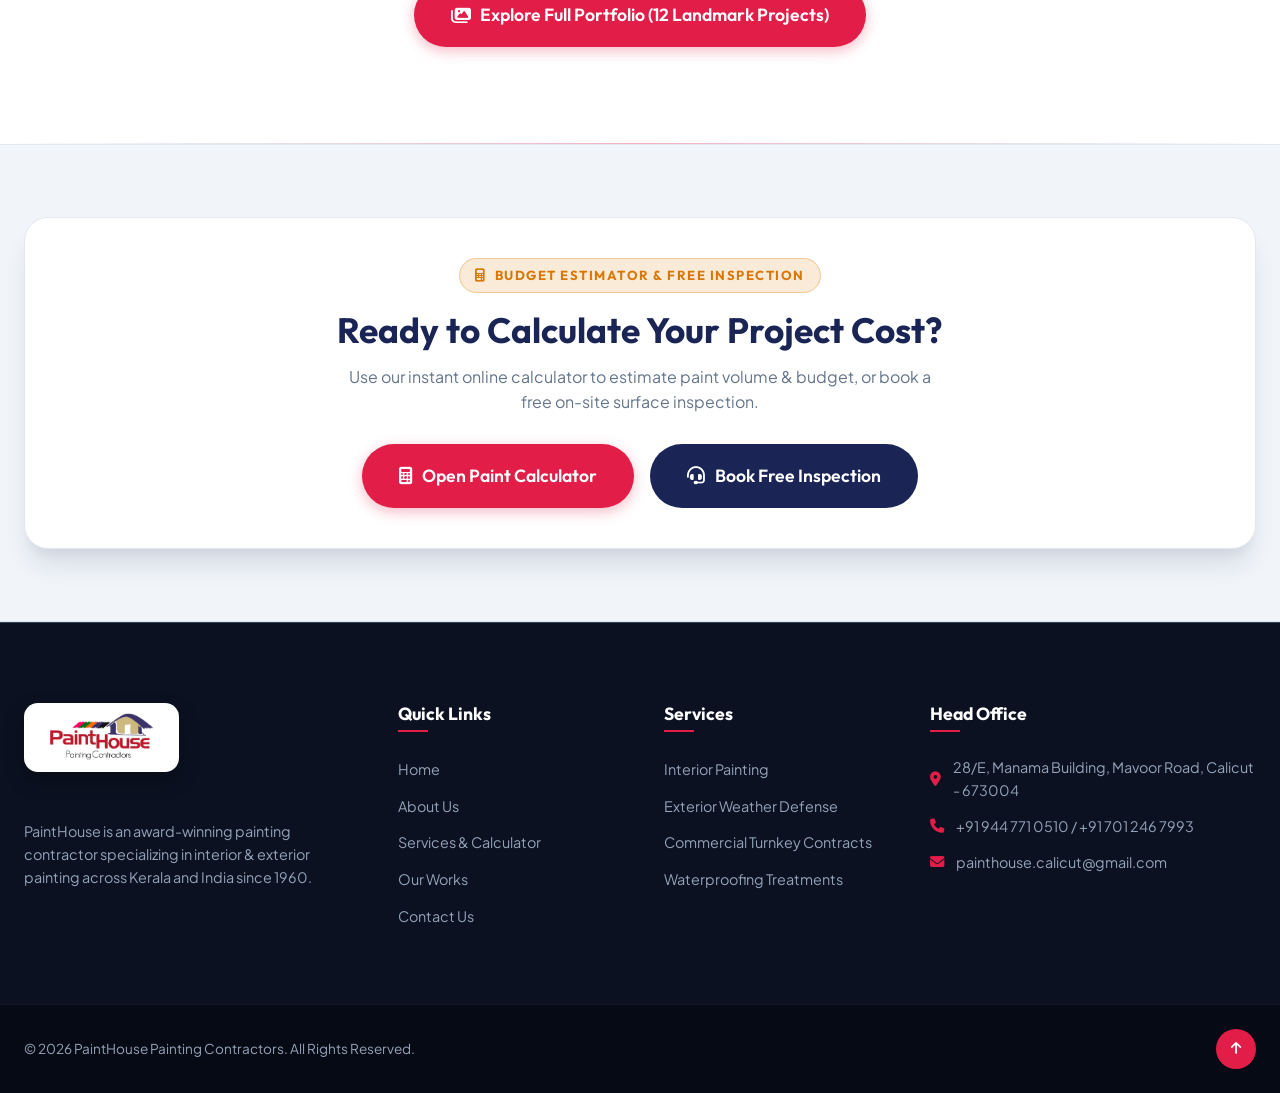
==== commit 8698cdea: "sections" ====
--- a/index.html
+++ b/index.html
@@ -162,6 +162,7 @@
     </section>
 
     <!-- STATS COUNTER BAR -->
+    <div class="section-divider"></div>
     <section class="stats-bar-section">
         <div class="container stats-container">
             <div class="stat-card">
@@ -211,9 +212,10 @@
             </div>
         </div>
     </section>
+    <div class="section-divider"></div>
 
     <!-- ABOUT PREVIEW SECTION -->
-    <section class="about-section" id="about">
+    <section class="about-section section-white" id="about">
         <div class="container about-container">
             <div class="about-visual">
                 <div class="visual-stack">
@@ -270,7 +272,8 @@
     </section>
 
     <!-- FEATURED SERVICES PREVIEW -->
-    <section class="services-section" id="services">
+    <div class="section-divider"></div>
+    <section class="services-section section-tint" id="services">
         <div class="container">
             <div class="section-header text-center">
                 <div class="section-tag">
@@ -297,7 +300,7 @@
                 </div>
 
                 <!-- Service 2 -->
-                <div class="service-card highlight-card">
+                <div class="service-card">
                     <div class="card-icon-box">
                         <i class="fa-solid fa-building-user"></i>
                     </div>
@@ -332,7 +335,8 @@
     </section>
 
     <!-- FEATURED PROJECTS PREVIEW -->
-    <section class="projects-section" id="projects">
+    <div class="section-divider"></div>
+    <section class="projects-section section-white" id="projects">
         <div class="container">
             <div class="section-header text-center">
                 <div class="section-tag">
@@ -413,7 +417,8 @@
     </section>
 
     <!-- ESTIMATOR & CONTACT BANNER -->
-    <section class="calculator-section" style="padding: 4rem 0;">
+    <div class="section-divider"></div>
+    <section class="calculator-section section-tint" style="padding: 4.5rem 0;">
         <div class="container">
             <div class="calc-card-wrapper text-center" style="padding: 2.5rem 1.5rem;">
                 <div class="section-tag light-tag" style="justify-content: center;">
--- a/styles.css
+++ b/styles.css
@@ -798,21 +798,47 @@
     object-fit: cover;
 }
 
+/* Section Tags & Visual Dividers */
 .section-tag {
     display: inline-flex;
     align-items: center;
     gap: 0.5rem;
     font-family: var(--font-heading);
     font-weight: 700;
-    font-size: 0.85rem;
+    font-size: 0.82rem;
     color: var(--accent-red);
     letter-spacing: 1.5px;
     text-transform: uppercase;
-    margin-bottom: 0.8rem;
+    margin-bottom: 1rem;
+    padding: 0.35rem 0.95rem;
+    background: rgba(225, 29, 72, 0.08);
+    border-radius: var(--radius-full);
+    border: 1px solid rgba(225, 29, 72, 0.15);
 }
 
 .light-tag {
     color: var(--accent-gold) !important;
+    background: rgba(217, 119, 6, 0.15) !important;
+    border-color: rgba(217, 119, 6, 0.3) !important;
+}
+
+.section-divider {
+    width: 100%;
+    height: 1px;
+    background: linear-gradient(90deg, transparent 0%, rgba(226, 232, 240, 0.9) 15%, rgba(225, 29, 72, 0.35) 50%, rgba(226, 232, 240, 0.9) 85%, transparent 100%);
+    margin: 0;
+    position: relative;
+    z-index: 2;
+}
+
+.section-tint {
+    background-color: #F1F5F9 !important;
+    border-top: 1px solid rgba(226, 232, 240, 0.9);
+    border-bottom: 1px solid rgba(226, 232, 240, 0.9);
+}
+
+.section-white {
+    background-color: #FFFFFF !important;
 }
 
 .section-title {
@@ -930,10 +956,7 @@
     border-color: rgba(225, 29, 72, 0.3);
 }
 
-.highlight-card {
-    border: 2px solid var(--accent-red);
-    box-shadow: var(--shadow-md);
-}
+
 
 .card-icon-box {
     width: 60px;
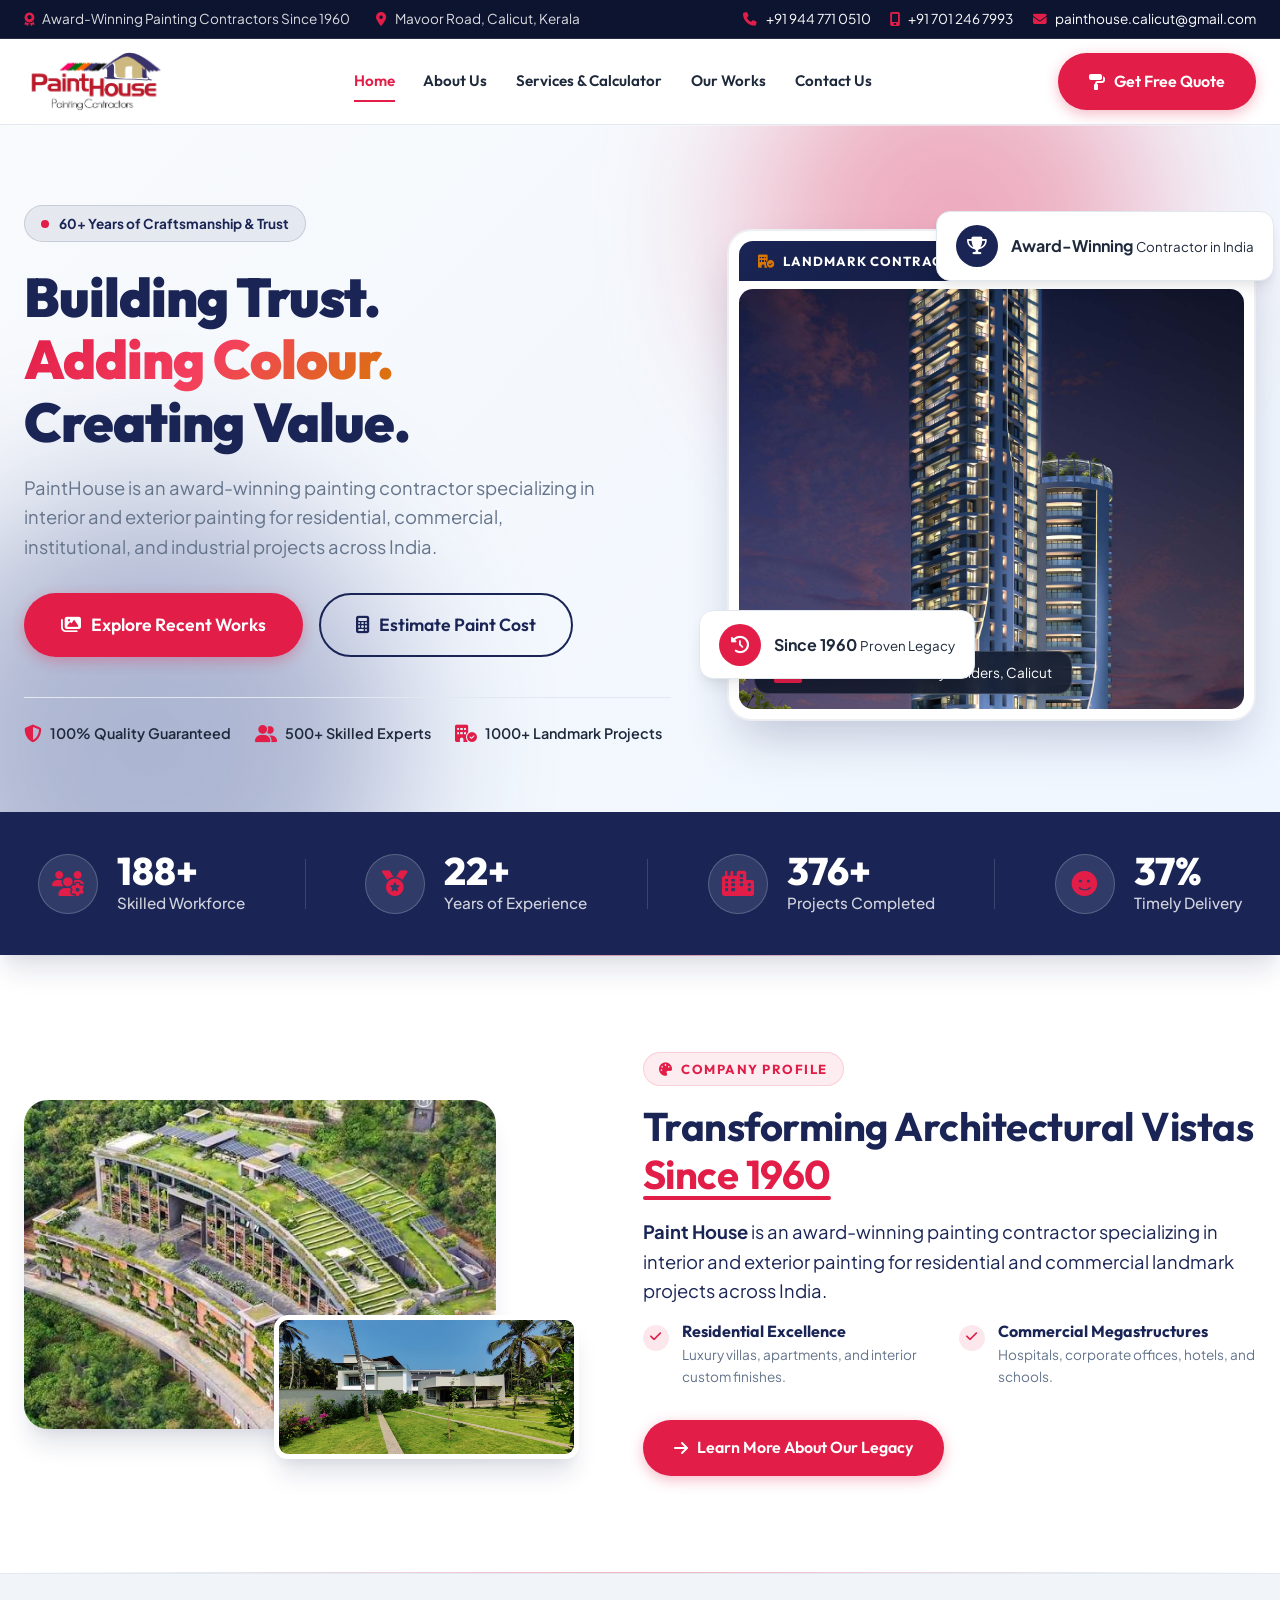
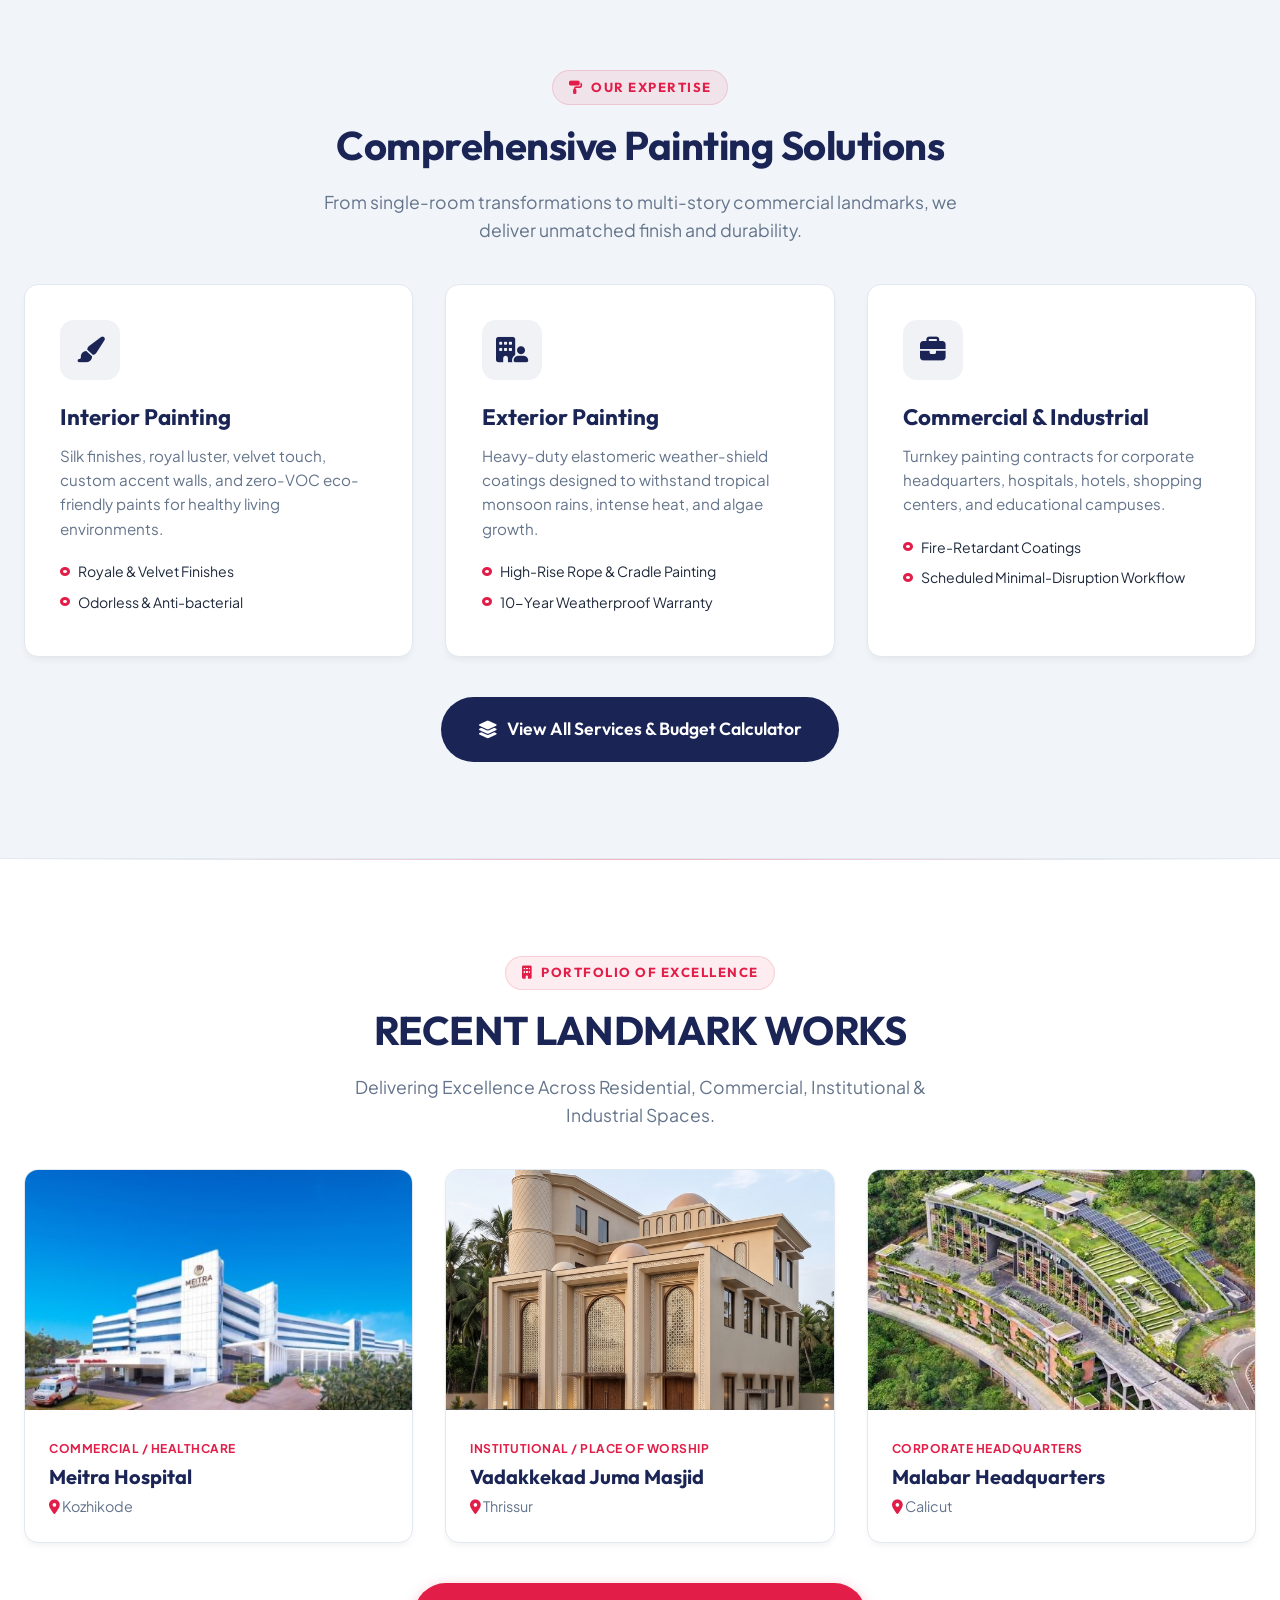
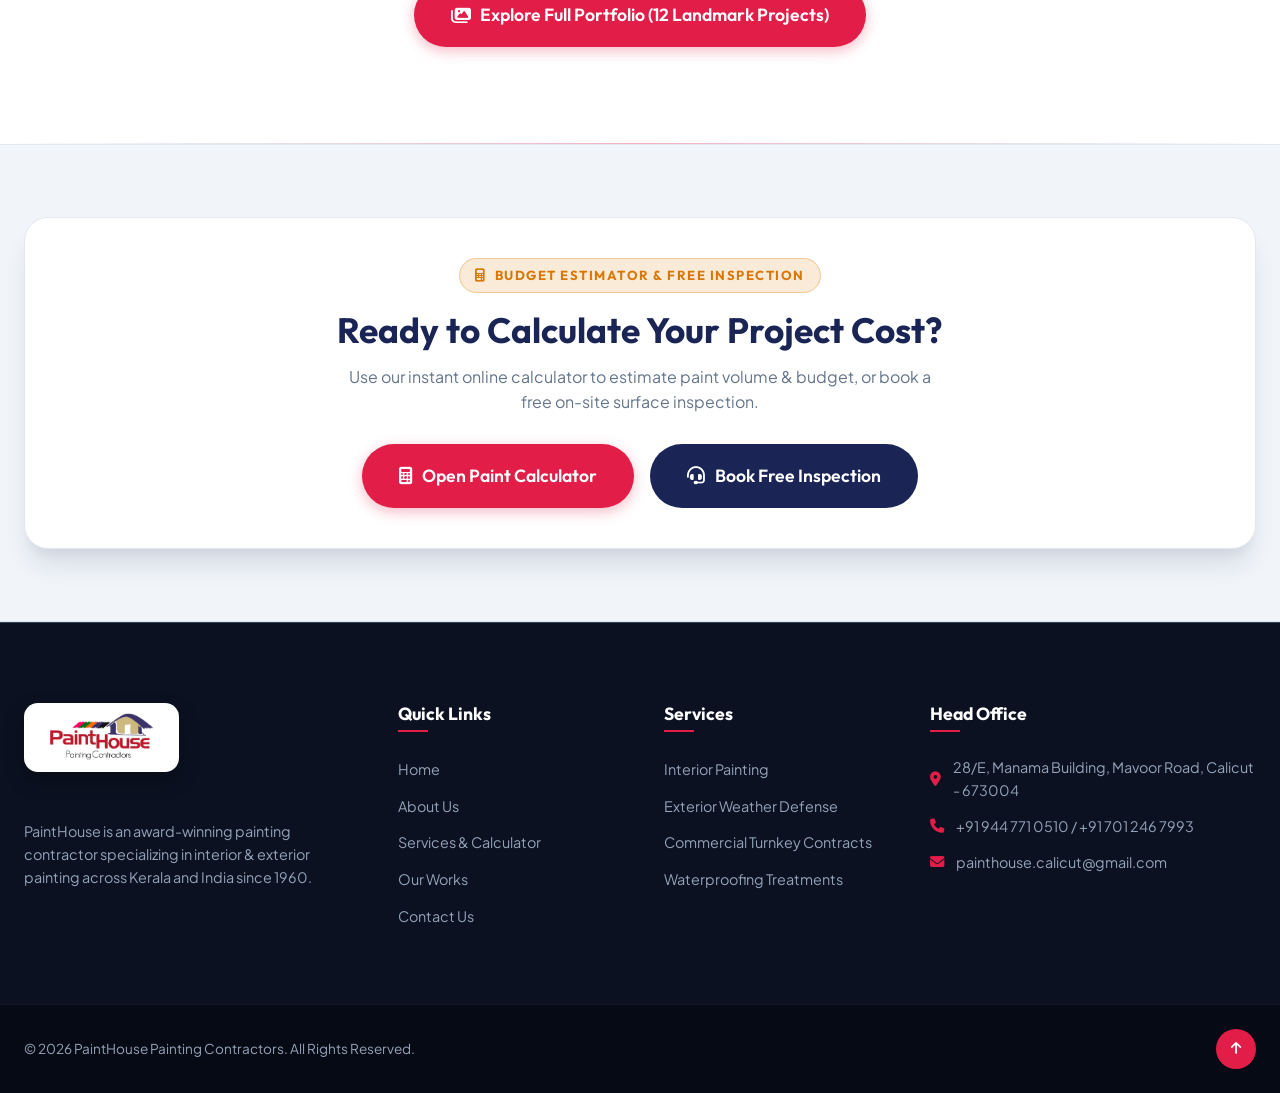
==== commit 60cf37a7: "seo opt" ====
--- a/index.html
+++ b/index.html
@@ -4,11 +4,42 @@
 <head>
     <meta charset="UTF-8">
     <meta name="viewport" content="width=device-width, initial-scale=1.0">
+    <title>PaintHouse Painting Contractors | Award-Winning Painters Since 1960</title>
     <meta name="description"
         content="PaintHouse Painting Contractors - Award-winning interior and exterior painting contractors in Kerala and across India since 1960. Building Trust. Adding Colour. Creating Value.">
     <meta name="keywords"
-        content="Paint House, Painting Contractors, Calicut, Kerala, Interior Painting, Exterior Painting, Waterproofing, Commercial Painting, Painting India">
-    <title>PaintHouse Painting Contractors | Award-Winning Painters Since 1960</title>
+        content="Paint House, Painting Contractors, Calicut, Kerala, Interior Painting, Exterior Painting, Waterproofing, Commercial Painting, Painting India, Painters Kozhikode">
+    <meta name="author" content="PaintHouse Painting Contractors">
+    <meta name="robots" content="index, follow, max-image-preview:large, max-snippet:-1, max-video-preview:-1">
+    <link rel="canonical" href="https://painthouse.in/index.html">
+
+    <!-- Favicon / Tab Bar Logo -->
+    <link rel="icon" type="image/png" href="images/logo.png">
+    <link rel="apple-touch-icon" href="images/logo.png">
+    <link rel="shortcut icon" href="images/logo.png">
+    <link rel="manifest" href="site.webmanifest">
+    <meta name="theme-color" content="#e63946">
+
+    <!-- Local / Regional Geo SEO Tags for Google Scraping -->
+    <meta name="geo.region" content="IN-KL">
+    <meta name="geo.placename" content="Calicut, Kozhikode, Kerala, India">
+    <meta name="geo.position" content="11.258464;75.78166">
+    <meta name="ICBM" content="11.258464, 75.78166">
+
+    <!-- Open Graph Meta Tags (Facebook, WhatsApp, LinkedIn Scrapers) -->
+    <meta property="og:type" content="website">
+    <meta property="og:site_name" content="PaintHouse Painting Contractors">
+    <meta property="og:title" content="PaintHouse Painting Contractors | Award-Winning Painters Since 1960">
+    <meta property="og:description" content="Kerala's leading painting contractors specializing in interior & exterior painting, weather-shield protection, and turnkey commercial projects since 1960.">
+    <meta property="og:image" content="images/logo.png">
+    <meta property="og:url" content="https://painthouse.in/index.html">
+    <meta property="og:locale" content="en_IN">
+
+    <!-- Twitter Card Meta Tags -->
+    <meta name="twitter:card" content="summary_large_image">
+    <meta name="twitter:title" content="PaintHouse Painting Contractors | Award-Winning Painters Since 1960">
+    <meta name="twitter:description" content="Kerala's leading painting contractors specializing in interior & exterior painting since 1960.">
+    <meta name="twitter:image" content="images/logo.png">
 
     <!-- Google Fonts -->
     <link rel="preconnect" href="https://fonts.googleapis.com">
@@ -22,6 +53,77 @@
 
     <!-- Custom Stylesheet -->
     <link rel="stylesheet" href="styles.css">
+
+    <!-- Structured Data JSON-LD Schema for Google Rich Snippets & Search Scraping -->
+    <script type="application/ld+json">
+    {
+      "@context": "https://schema.org",
+      "@type": "PaintingContractor",
+      "name": "PaintHouse Painting Contractors",
+      "image": "https://painthouse.in/images/logo.png",
+      "@id": "https://painthouse.in/#organization",
+      "url": "https://painthouse.in/",
+      "telephone": "+919447710510",
+      "priceRange": "₹₹",
+      "address": {
+        "@type": "PostalAddress",
+        "streetAddress": "28/E, Manama Building, Mavoor Road",
+        "addressLocality": "Calicut",
+        "addressRegion": "Kerala",
+        "postalCode": "673004",
+        "addressCountry": "IN"
+      },
+      "geo": {
+        "@type": "GeoCoordinates",
+        "latitude": 11.258464,
+        "longitude": 75.78166
+      },
+      "openingHoursSpecification": {
+        "@type": "OpeningHoursSpecification",
+        "dayOfWeek": [
+          "Monday",
+          "Tuesday",
+          "Wednesday",
+          "Thursday",
+          "Friday",
+          "Saturday"
+        ],
+        "opens": "09:00",
+        "closes": "19:00"
+      },
+      "sameAs": [
+        "https://www.facebook.com/PaintHouseCalicut",
+        "https://www.instagram.com/PaintHouseCalicut"
+      ],
+      "areaServed": [
+        "Calicut",
+        "Kozhikode",
+        "Kerala",
+        "Malappuram",
+        "Thrissur",
+        "Wayanad",
+        "Kannur",
+        "Ernakulam",
+        "Trivandrum",
+        "India"
+      ],
+      "foundingDate": "1960",
+      "description": "Award-winning interior and exterior painting contractors in Kerala and across India since 1960. 500+ expert workforce and 1000+ landmark projects completed."
+    }
+    </script>
+    <script type="application/ld+json">
+    {
+      "@context": "https://schema.org",
+      "@type": "WebSite",
+      "name": "PaintHouse Painting Contractors",
+      "url": "https://painthouse.in/",
+      "potentialAction": {
+        "@type": "SearchAction",
+        "target": "https://painthouse.in/services.html?q={search_term_string}",
+        "query-input": "required name=search_term_string"
+      }
+    }
+    </script>
 </head>
 
 <body>
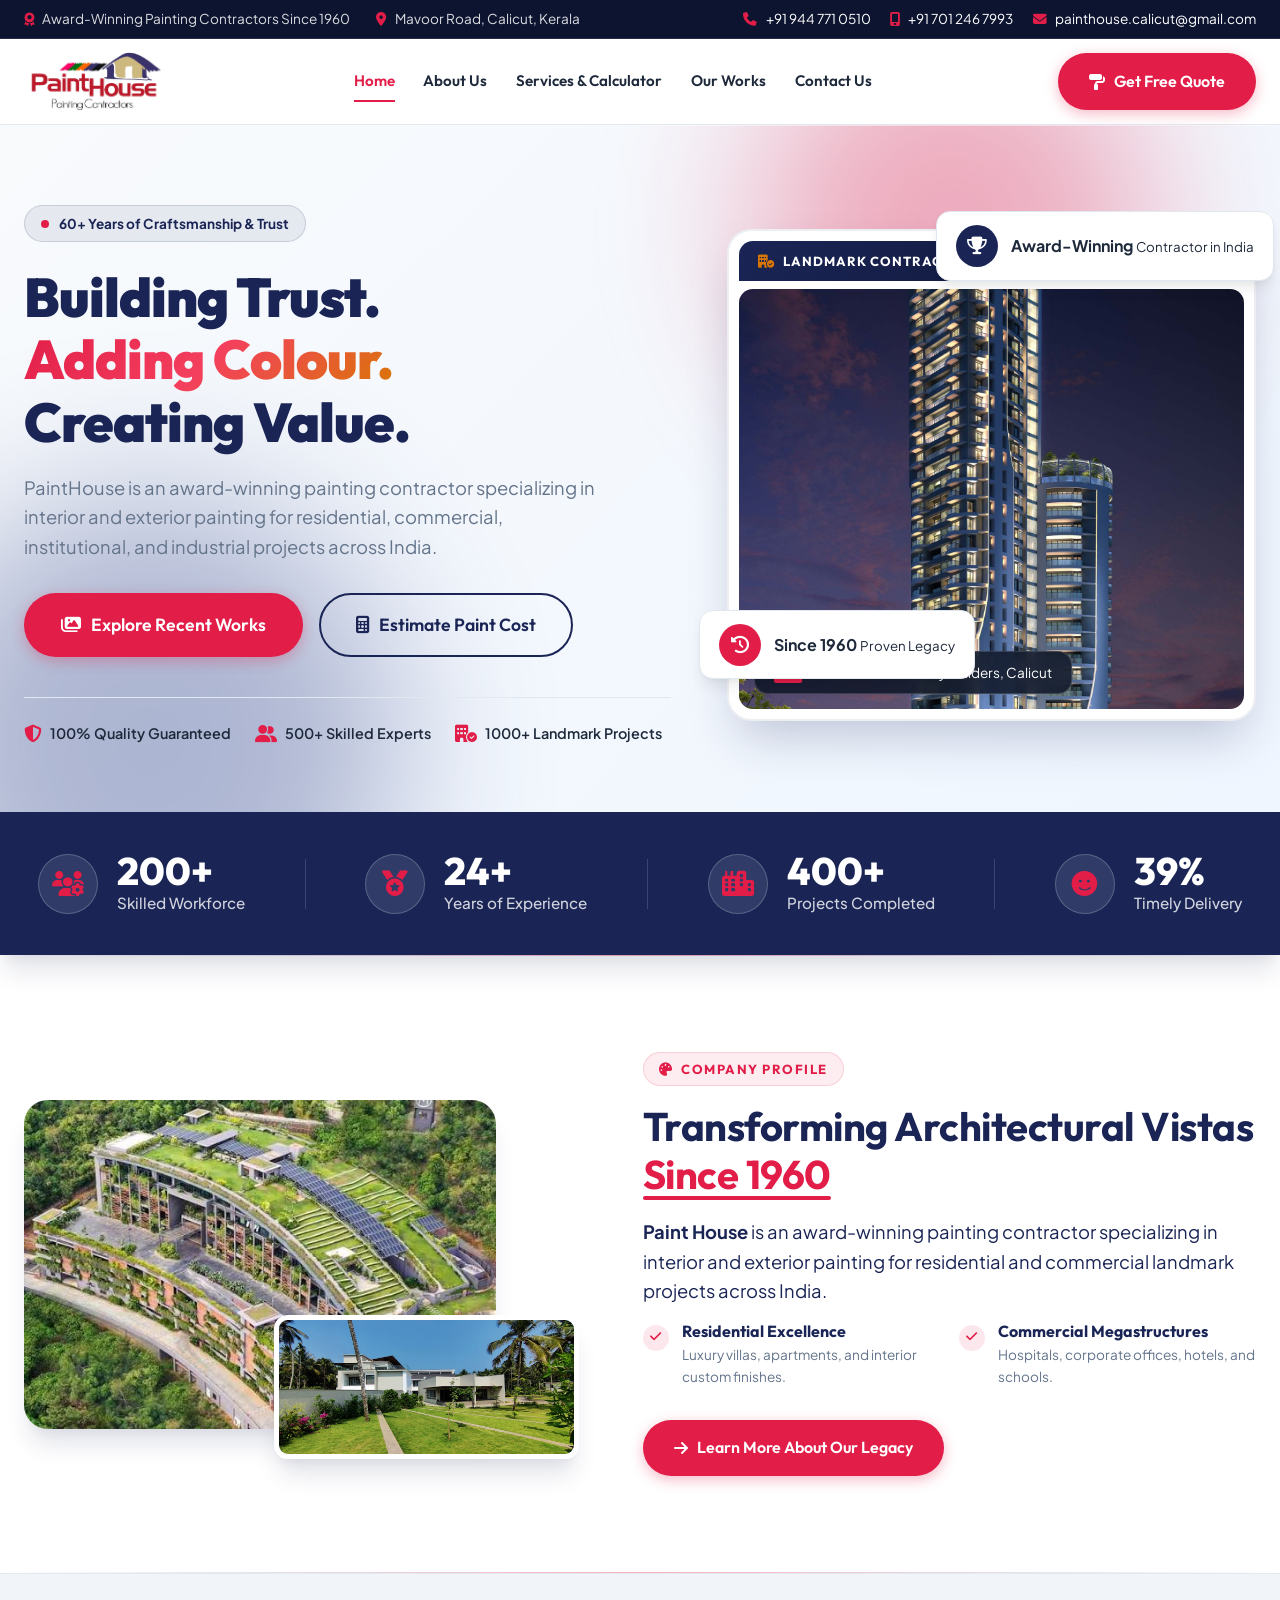
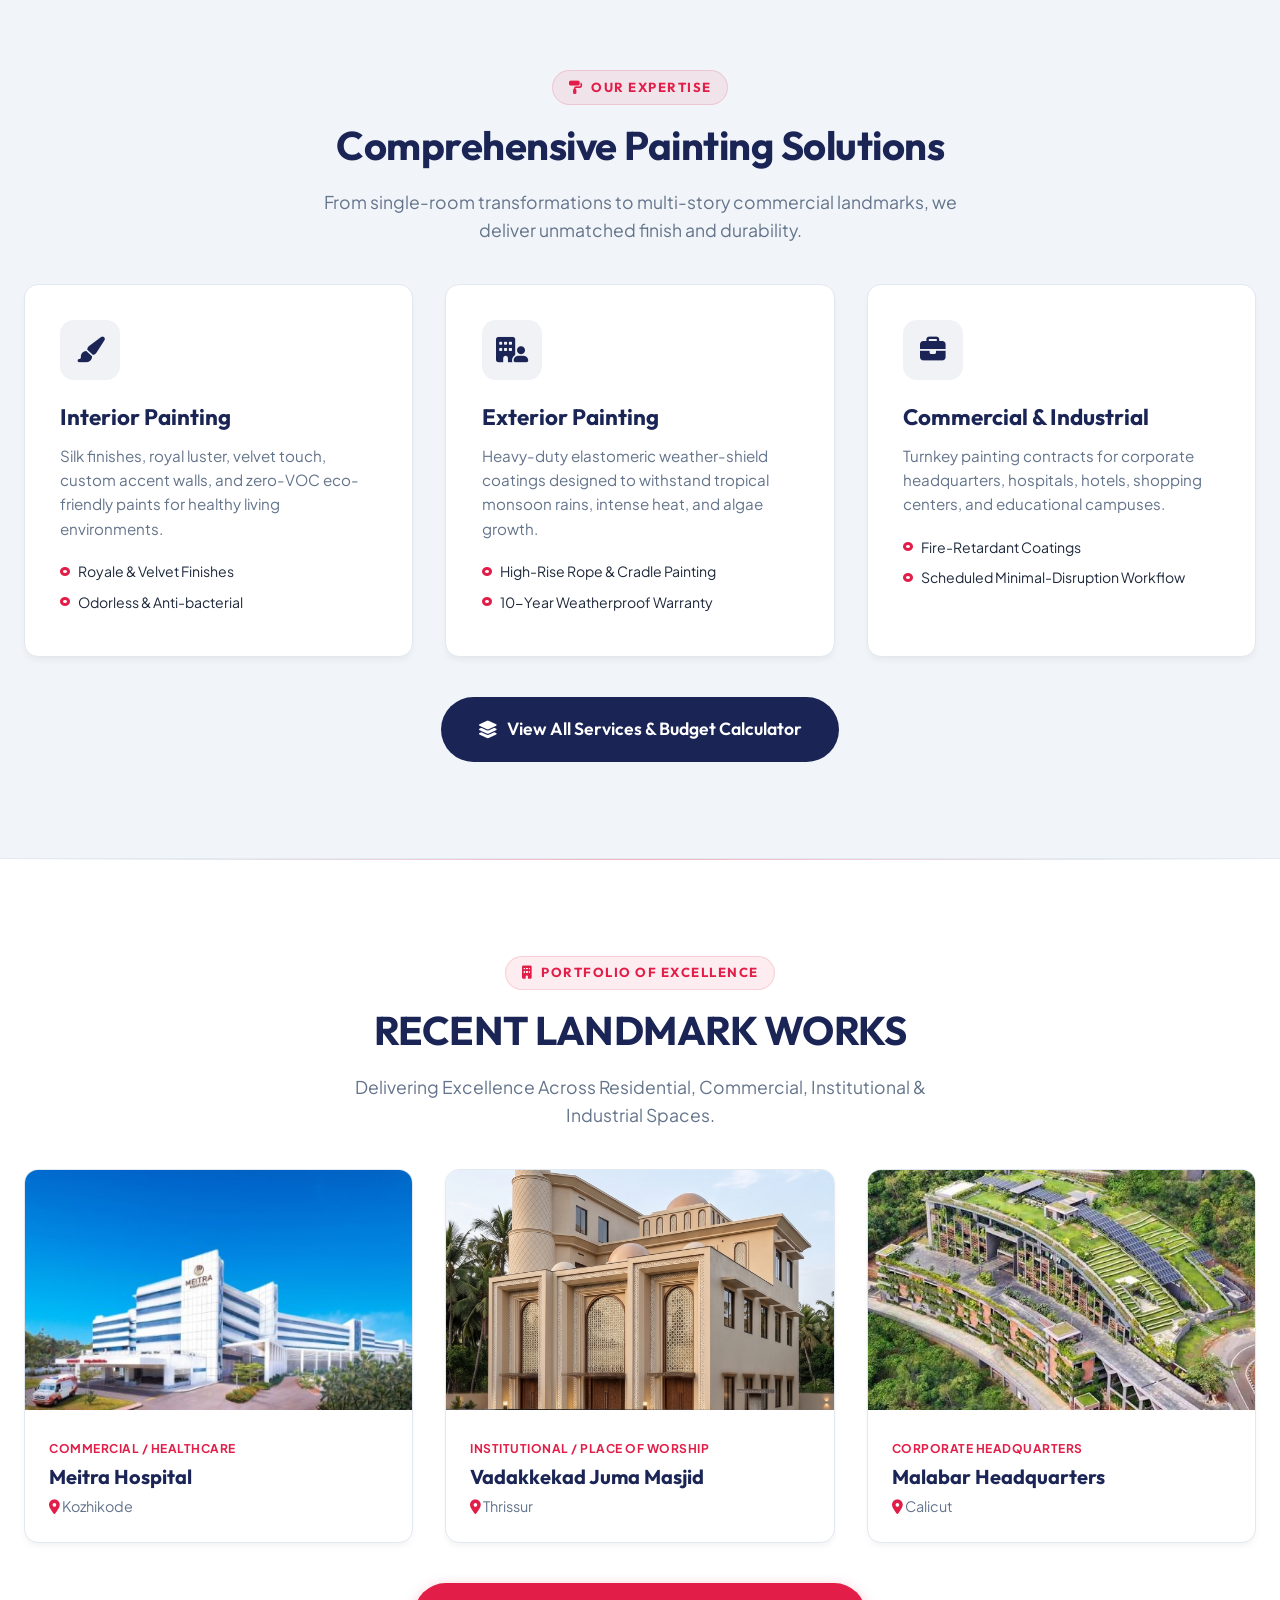
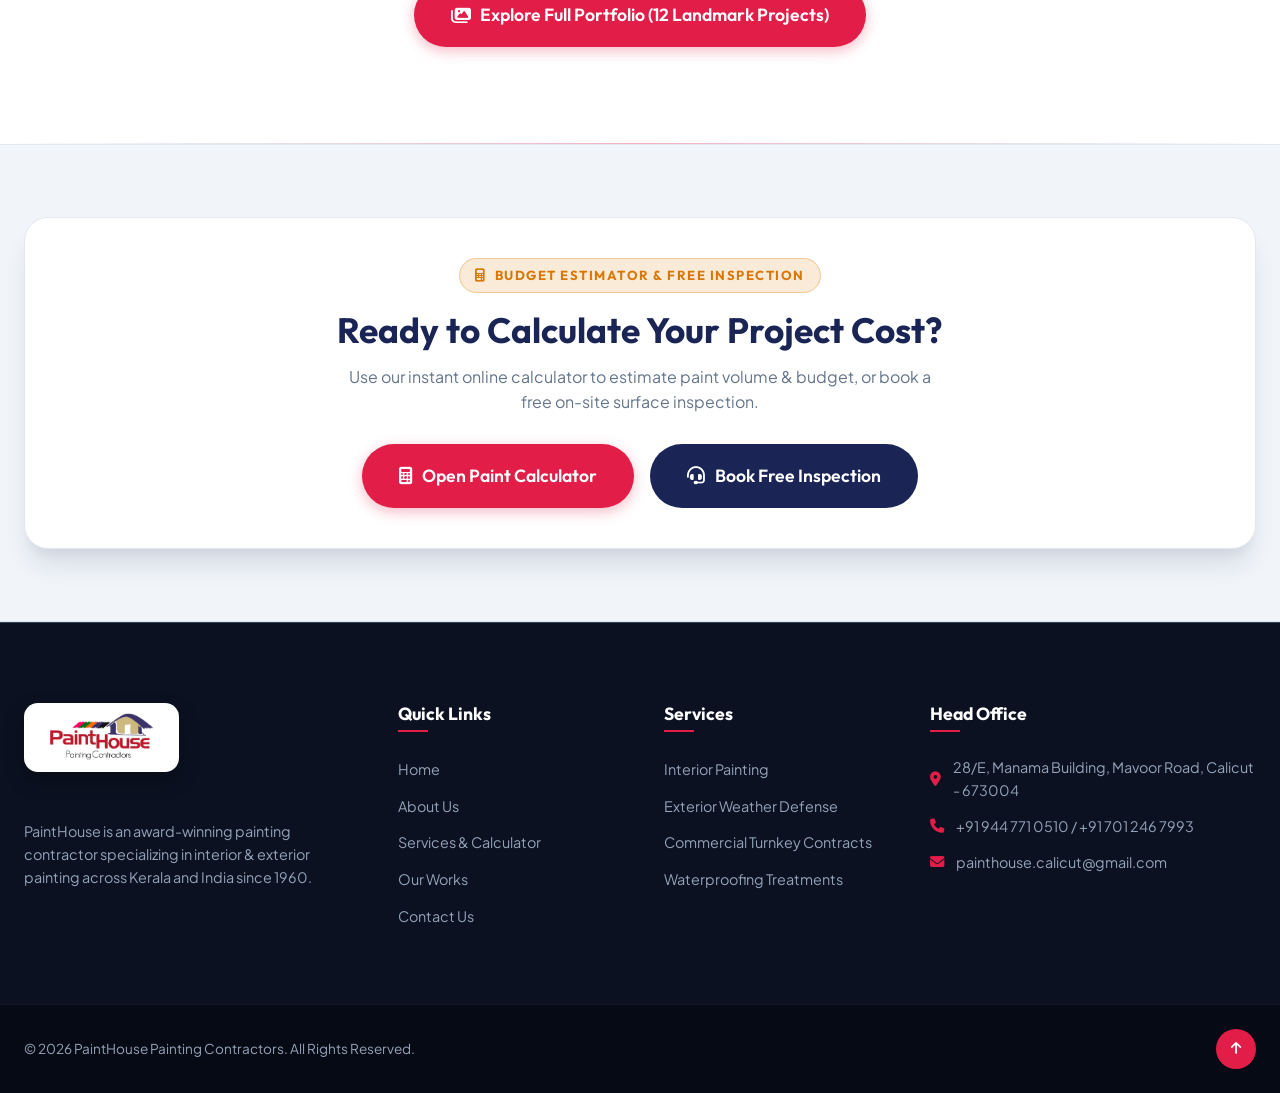
==== commit 8d077bf8: "seo opt 2" ====
--- a/index.html
+++ b/index.html
@@ -4,14 +4,14 @@
 <head>
     <meta charset="UTF-8">
     <meta name="viewport" content="width=device-width, initial-scale=1.0">
-    <title>PaintHouse Painting Contractors | Award-Winning Painters Since 1960</title>
+    <title>PaintHouse | Painting Contractors in Kerala Since 1960</title>
     <meta name="description"
-        content="PaintHouse Painting Contractors - Award-winning interior and exterior painting contractors in Kerala and across India since 1960. Building Trust. Adding Colour. Creating Value.">
+        content="PaintHouse is a trusted painting contractor in Kerala, providing interior and exterior painting services across India since 1960.">
     <meta name="keywords"
         content="Paint House, Painting Contractors, Calicut, Kerala, Interior Painting, Exterior Painting, Waterproofing, Commercial Painting, Painting India, Painters Kozhikode">
     <meta name="author" content="PaintHouse Painting Contractors">
     <meta name="robots" content="index, follow, max-image-preview:large, max-snippet:-1, max-video-preview:-1">
-    <link rel="canonical" href="https://painthouse.in/index.html">
+    <link rel="canonical" href="https://painthouse.net.in/">
 
     <!-- Favicon / Tab Bar Logo -->
     <link rel="icon" type="image/png" href="images/logo.png">
@@ -29,16 +29,16 @@
     <!-- Open Graph Meta Tags (Facebook, WhatsApp, LinkedIn Scrapers) -->
     <meta property="og:type" content="website">
     <meta property="og:site_name" content="PaintHouse Painting Contractors">
-    <meta property="og:title" content="PaintHouse Painting Contractors | Award-Winning Painters Since 1960">
-    <meta property="og:description" content="Kerala's leading painting contractors specializing in interior & exterior painting, weather-shield protection, and turnkey commercial projects since 1960.">
+    <meta property="og:title" content="PaintHouse | Painting Contractors in Kerala Since 1960">
+    <meta property="og:description" content="PaintHouse is a trusted painting contractor in Kerala, providing interior and exterior painting services across India since 1960.">
     <meta property="og:image" content="images/logo.png">
-    <meta property="og:url" content="https://painthouse.in/index.html">
+    <meta property="og:url" content="https://painthouse.net.in/">
     <meta property="og:locale" content="en_IN">
 
     <!-- Twitter Card Meta Tags -->
     <meta name="twitter:card" content="summary_large_image">
-    <meta name="twitter:title" content="PaintHouse Painting Contractors | Award-Winning Painters Since 1960">
-    <meta name="twitter:description" content="Kerala's leading painting contractors specializing in interior & exterior painting since 1960.">
+    <meta name="twitter:title" content="PaintHouse | Painting Contractors in Kerala Since 1960">
+    <meta name="twitter:description" content="PaintHouse is a trusted painting contractor in Kerala, providing interior and exterior painting services across India since 1960.">
     <meta name="twitter:image" content="images/logo.png">
 
     <!-- Google Fonts -->
@@ -60,9 +60,9 @@
       "@context": "https://schema.org",
       "@type": "PaintingContractor",
       "name": "PaintHouse Painting Contractors",
-      "image": "https://painthouse.in/images/logo.png",
-      "@id": "https://painthouse.in/#organization",
-      "url": "https://painthouse.in/",
+      "image": "https://painthouse.net.in/images/logo.png",
+      "@id": "https://painthouse.net.in/#organization",
+      "url": "https://painthouse.net.in/",
       "telephone": "+919447710510",
       "priceRange": "₹₹",
       "address": {
@@ -108,7 +108,7 @@
         "India"
       ],
       "foundingDate": "1960",
-      "description": "Award-winning interior and exterior painting contractors in Kerala and across India since 1960. 500+ expert workforce and 1000+ landmark projects completed."
+      "description": "PaintHouse is a trusted painting contractor in Kerala, providing interior and exterior painting services across India since 1960."
     }
     </script>
     <script type="application/ld+json">
@@ -116,10 +116,10 @@
       "@context": "https://schema.org",
       "@type": "WebSite",
       "name": "PaintHouse Painting Contractors",
-      "url": "https://painthouse.in/",
+      "url": "https://painthouse.net.in/",
       "potentialAction": {
         "@type": "SearchAction",
-        "target": "https://painthouse.in/services.html?q={search_term_string}",
+        "target": "https://painthouse.net.in/services.html?q={search_term_string}",
         "query-input": "required name=search_term_string"
       }
     }
